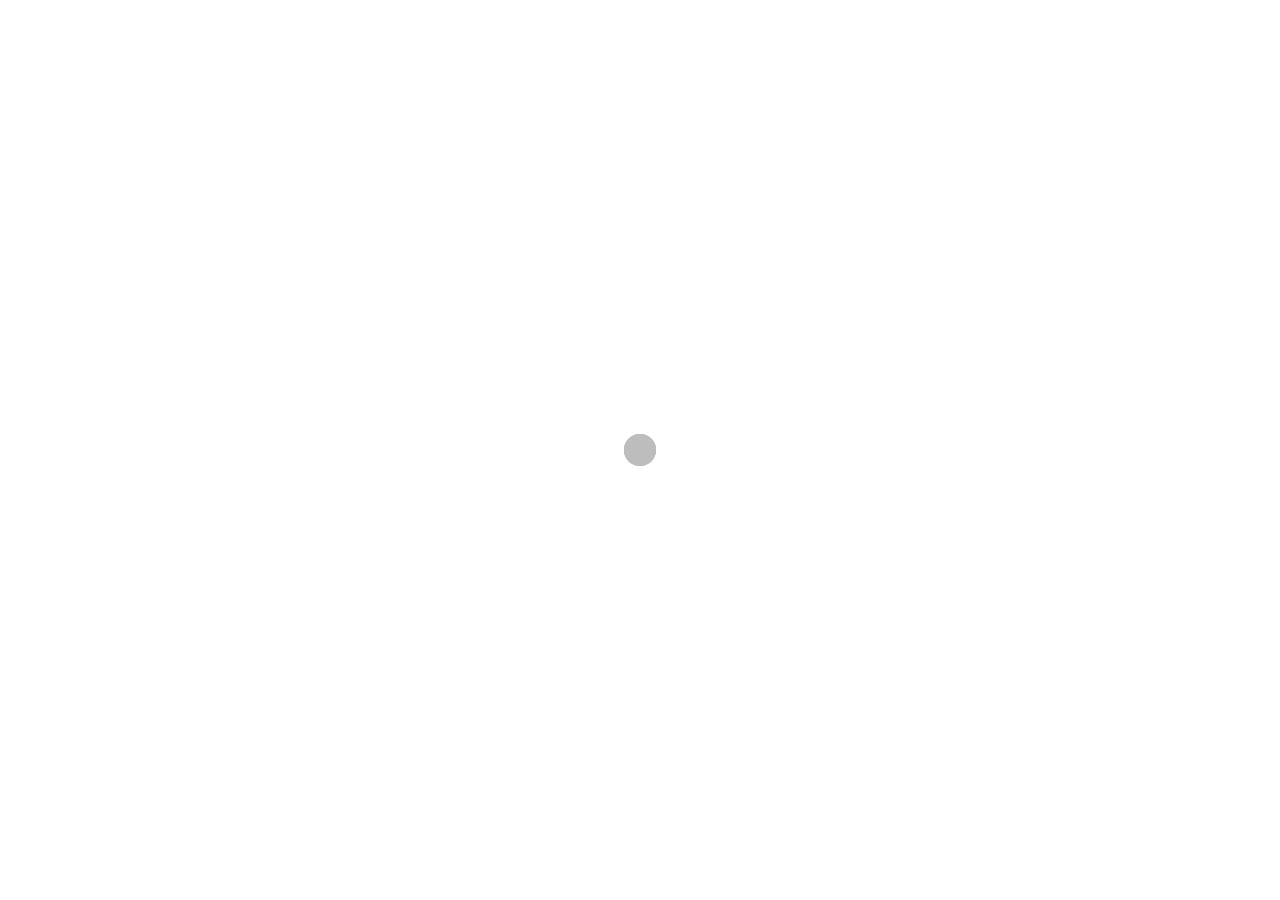
==== index.html @ 28065282 "update web" ====
<!DOCTYPE html>
<html lang="en">
    
<head>
        
        <!-- meta Data -->
        <meta charset="utf-8" />
        <meta http-equiv="X-UA-Compatible" content="IE=edge" />
        <meta name="viewport" content="width=device-width, initial-scale=1.0" />
        
        <!-- title -->
        <title>Maharshi</title>
        
        <!-- stylesheet -->
        <link rel="stylesheet" href="css/fontawesome-all.min.css" />
        <link rel="stylesheet" href="css/bootstrap.min.css" />
        <link rel="stylesheet" href="css/main.css" />
        <link rel="stylesheet" href="css/responsive.css" />
        <link rel="stylesheet" href="css/light_template.html" />
        <link rel="stylesheet" href="css/colors/default-color.css" />
        
        <!-- Plugins -->
        <link rel="stylesheet" href="css/magnific-popup.css" />
        <link rel="stylesheet" href="css/slick.css" />
        
        <!-- google Fonts -->
        <link rel="stylesheet" href="https://fonts.googleapis.com/css?family=Kaushan+Script|Poppins:300i,400,600" />
        
        <!-- HTML5 Shim and Respond.js IE8 support of HTML5 elements and media queries -->
        <!--[if lt IE 9]>
            <script src="https://oss.maxcdn.com/libs/html5shiv/3.7.0/html5shiv.js"></script>
            <script src="https://oss.maxcdn.com/libs/respond.js/1.4.2/respond.min.js"></script>
        <![endif]-->
    </head>
    <body>
        
        <!-- Start Section Tool Box --
        
        <div class="option-box">
            <div class="color-option">
                <ul class="list-unstyled colors">
                    <li data-value="css/colors/default-color.css"></li>
                    <li data-value="css/colors/green-color.css"></li>
                    <li data-value="css/colors/pink-color.css"></li>
                    <li data-value="css/colors/blue-color.css"></li>
                    <li data-value="css/colors/purple-color.css"></li>
                </ul>
                <ul class="list-unstyled dl">
                    <li class="dark-template" data-value="css/dark_template.css"> <span>Dark</span> </li>
                    <li class="light-template" data-value="css/light_template.html"> <span>Light</span> </li>
                </ul>
            </div>
            <div class="gear-check">
                <i class="fas fa-cog fa-spin"></i>
            </div>
        </div>-->
        
        <!-- End Section Tool Box -->
        
        <!-- Start Navbar -->
        <nav class="navbar fixed-top navbar-expand-lg navbar-light">
                
            <div class="container">
                <a href="#" class="logo">
                    <span class="bg_logo"></span>
                    <!-- You Can Edit the image on main.css file just search ( bg_logo ) -->
                </a>
                <button class="navbar-toggler" type="button" data-toggle="collapse" data-target="#navbarSupportedContent" aria-controls="navbarSupportedContent" aria-expanded="false" aria-label="Toggle navigation">
                    <div class="menu">
                        <span class="line1"></span>
                        <span class="line2"></span>
                        <span class="line3"></span>
                    </div>
                </button>
                <div class="collapse navbar-collapse" id="navbarSupportedContent">
                    <ul class="navbar-nav ml-auto">
                        <li id="home" class="nav-item active-nav">
                            <a href="#home-cont" data-value="home-cont">
                            <i class="icon-home" hidden></i>
                                <span class="name-menu">Home</span>
                            </a>
                        </li>
                        <li id="about" class="nav-item">
                            <a href="#about-cont" data-value="about-cont">
                            <i class="icon-male-user" hidden></i>
                                <span class="name-menu">About</span>
                            </a>
                        </li>
                        <li id="serv" class="nav-item">
                            <a href="#serv-cont" data-value="serv-cont">
                            <i class="icon-layers" hidden></i>
                                <span class="name-menu">Services</span>
                            </a>
                        </li>
                       <!-- <li id="work" class="nav-item">
                            <a href="#work-cont" data-value="work-cont">
                            <i class="icon-fire" hidden></i>
                                <span class="name-menu">Portfolio</span>
                            </a>
                        </li>
                        <li id="testim" class="nav-item">
                            <a href="#testim-cont" data-value="testim-cont">
                            <i class="icon-speech" hidden></i>
                                <span class="name-menu">Testimonials</span>
                            </a>-->
                        </li>
                        <li id="contact" class="nav-item">
                            <a href="#contact-cont" data-value="contact-cont">
                            <i class="icon-envelope" hidden></i>
                                <span class="name-menu">Contact</span>
                            </a>
                        </li>
                    </ul>
                </div>
                <div class="social-media">
                    <a href="https://www.facebook.com/hackx.maharshi.99" target="_blank"><i class="fab fa-facebook-f"></i></a> <!-- You Can Edit the link here -->
                    <a href="https://www.twitter.com/maharshisolanki" target="_blank"><i class="fab fa-twitter"></i></a> <!-- You Can Edit the link here -->
                    <a href="https://www.linkedin.com/in/maharshisolanki/" target="_blank"><i class="fab fa-linkedin"></i></a> <!-- You Can Edit the link here -->
                    <a href="https://www.youtube.com/maharshisolanki" target="_blank"><i class="fab fa-youtube"></i></a> <!-- You Can Edit the link here -->
                    <a href="https://www.instagram.com/it's_macky99" target="_blank"><i class="fab fa-instagram"></i></a> <!-- You Can Edit the link here -->
                </div>
                <div class="collapse-menu">
                    <span class="collapse-icon closed-menu"></span>
                </div>
            </div>
        </nav>
        <div class="nav-toggle">
            <div class="menu">
                <span class="line1"></span>
                <span class="line2"></span>
                <span class="line3"></span>
            </div>
        </div>
        <!-- End Navbar -->
        
        <!-- Start Header -->
        
        <section id="home-cont" class="home">
            <div class="slider">
                <div class="slider1 bg-image">
                    <div class="overlay"></div>
                    <div class="title">
                        <h1 class="text-uppercase"><strong>Maharshi</strong> Solanki</h1>
                        <p class="type"></p>  <!-- You Can Edit the title on the custom.js File -->
                       <!-- <div class=btn-home>
                            <a href="#work-cont">Portfolio</a>-->
                        </div>
                    </div>
                </div>
                  </div>
        </section>
        
        <!-- End Header -->
        
        
        <!-- Start About -->
        <section id="about-cont" class="about">
            <div class="title">
                <h1 class="kaushan">About</h1>
            </div>
            <div class="container">
                
                <div class="row">
                    <div class="col-md-10 col-lg-6">
                        <div class="about-img bg-image"></div> 
                        <!-- go to main.scss file to edit personal image -->
                    </div>
                    <div class="col-md-12 col-lg-6">
                        <div class="tabs-about">
                            <ul class="nav nav-tabs text-center" id="myTab" role="tablist">
                                
                                <!-- Start About Me Title Tab -->
                                <li class="nav-item">
                                    <a class="nav-link active" id="about-tab" data-toggle="tab" href="#aboutme" role="tab" aria-controls="about" aria-expanded="true">
                                        <i class="icon-male-user"></i>
                                        <span>About me</span>
                                    </a>
                                </li>
                                <!-- End About Me Title Tab -->
                                
                                <!-- ================ -->
                                
                                <!-- Start Profile Title Tab -->
                                <li class="nav-item">
                                    <a class="nav-link" id="profile-tab" data-toggle="tab" href="#profile" role="tab" aria-controls="profile">
                                        <i class="icon-star"></i>
                                        <span>Profile</span>
                                    </a>
                                </li>
                                <!-- End Profile Title Tab -->
                                
                                <!-- ================ -->
                                
                                <!-- Start Skills Title Tab -->
                                <li class="nav-item">
                                    <a class="nav-link" id="skill-tab" data-toggle="tab" href="#skill" role="tab" aria-controls="skill">
                                        <i class="icon-magic-wand"></i>
                                        <span>Skills</span>
                                    </a>
                                </li>
                                <!-- End Skills Title Tab -->
                            </ul>
                            <div class="tab-content" id="myTabContent">
                                
                                <!-- Start About Me Tab -->
                                <div class="tab-pane fade show active text-left" id="aboutme" role="tabpanel" aria-labelledby="about-tab">
                                    <p>My Name is Maharshi Solanki.

I’m a web designer and web developer with experience in the design industry and education industry.

My lifetime goal is to use technology to change the World.

I am obsessed with all things business, technology and design and often step inside related fields.  My journey in designing and developing websites, building interactive experiences

 </p>
 								
 								<h6><span class="title-info">S.S.C. (2012):</span><span>Ananya Vidyalaya (G.S.E.B.) - Kalol</span></h6> <!-- Edit Your Name  -->
                                    <h6><span class="title-info">H.S.C. (2014): </span><span>Ananya Vidyalaya (G.H.S.E.B.) - Kalol</span></h6> <!-- Edit Your Nationality  -->
                                    <h6><span class="title-info">Bachelor of Engineering (2016): </span><span>Computer Science & Engineering (G.T.U.) - 5th Sem currently running</span> <!-- Edit Your Email  -->
 				         </div>
                                <!-- End About Me Tab -->
                                
                                <!-- ================ -->
                                
                                <!-- Start Profile Tab -->
                                <div class="tab-pane fade text-left profile" id="profile" role="tabpanel" aria-labelledby="profile-tab">
                                    <h6><span class="title-info">Name :</span><span>Maharshi Solanki</span></h6> <!-- Edit Your Name  -->
                                    <h6><span class="title-info">Nationality : </span><span>Indian</span></h6> <!-- Edit Your Nationality  -->
                                    <h6><span class="title-info">Email : </span><span>maharshisolanki99@gmail.com</span> <!-- Edit Your Email  -->
                                    <h6><span class="title-info"></span><span>maharshi.encube@gmail.com</span>
                                    <h6><span class="title-info">Date of birth : </span><span>30-03-1999</span></h6> <!-- Edit Your Date Of Birth  -->
                                    <h6><span class="title-info">Phone : </span><span>+91 8866 5030 99</span></h6> <!-- Edit Your Phone -->
                                    
                                    <div class="btn-about">
                                        <a href="resume.pdf">Download Resume</a>
                                    </div>
                                </div>
                                <!-- End Profile Tab -->
                                
                                <!-- ================ -->
                                
                                <!-- Start Skills Tab -->
                                <div class="tab-pane fade skill" id="skill" role="tabpanel" aria-labelledby="skill-tab">
                                    <div class="skills">
                                        <p class="progress-text">Html</p> <!-- Here You Can Edit The Name Of Skill -->
                                        <div class="progress">
                                            <div class="progress-bar" data-present="90%"></div> <!-- Here You Can Edit The Percentage -->
                                        </div>
                                        <p class="progress-text">Photoshop</p> <!-- Here You Can Edit The Name Of Skill -->
                                        <div class="progress">
                                            <div class="progress-bar" data-present="85%"></div> <!-- Here You Can Edit The Percentage -->
                                        </div>
                                        <p class="progress-text">Arduino</p> <!-- Here You Can Edit The Name Of Skill -->
                                        <div class="progress">
                                            <div class="progress-bar" data-present="70%"></div> <!-- Here You Can Edit The Percentage -->
                                        </div>
                                        <p class="progress-text">Wordpress</p> <!-- Here You Can Edit The Name Of Skill -->
                                        <div class="progress">
                                            <div class="progress-bar" data-present="90%"></div> <!-- Here You Can Edit The Percentage -->
                                        </div>

                                        <p class="progress-text">Javascript</p> <!-- Here You Can Edit The Name Of Skill -->
                                        <div class="progress">
                                            <div class="progress-bar" data-present="50%"></div> <!-- Here You Can Edit The Percentage -->
                                        </div>
                                        <p class="progress-text">3D Printing</p> <!-- Here You Can Edit The Name Of Skill -->
                                        <div class="progress">
                                            <div class="progress-bar" data-present="80%"></div> <!-- Here You Can Edit The Percentage -->
                                        </div>
                                        <p class="progress-text">CAD/CAM</p> <!-- Here You Can Edit The Name Of Skill -->
                                        <div class="progress">
                                            <div class="progress-bar" data-present="75%"></div> <!-- Here You Can Edit The Percentage -->
                                        </div>
                                    </div>
                                  
                                </div>
                                <!-- End Skills Tab -->
                            </div>
                        </div>
                    </div>
                </div>
            </div>
        </section>
        
        <!-- End About -->
        
        
        <!-- Start Services -->
        <section id="serv-cont" class="serv">
            <div class="title">
                <h1 class="kaushan">Services</h1>
            </div>
            <div class="container">
                <div class="row">
                    <div class="col-lg-6 col-md-12">
                        <div class="servs">
                            <div class="row">
                                <div class="col-lg-6">
                                    <div class="content">
                                        <img src="images/icons/processing.png" alt="serv1" />
                                        <h4>Web Development</h4>
                                      <p><a href="http://tinkerfest.in" > Tinkerfest</a></p>
                                      <p><a href="http://makeryatra.org" > Makeryatra</a></p>
                                      <p><a href="http://gtupedia.com" > Gtupedia</a></p>
                                    </div>
                                </div>
                                <div class="col-lg-6">
                                    <div class="content">
                                        <img src="images/icons/browser.png" alt="serv1" />
                                        <h4>Management</h4>
                                        <p>Managing Event like RMF's(Rural Maker Fests),Maker Yatra.</p>
                                        <p>Activites like Rubiks cube, Robotics, 3D printing, Arduino and many Others.</p>
                                    </div>
                                </div>
                            </div>
                            <div class="row">
                                <div class="col-lg-6">
                                    <div class="content">
                                        <img src="images/icons/instagram.png" alt="serv1" />
                                        <h4>Photography</h4>
                                        <p>Basiclly Interstested in Photoshoot and event Photography.</p>
                                        <p>Love to click nature and trips photography.</p>
                                    </div>
                                </div>
                                <div class="col-lg-6">
                                    <div class="content">
                                        <img src="images/icons/support.png" alt="serv1" />
                                        <h4>Support</h4>
                                        <p>I am providing guidelines in IoT Projects and any project.</p>
                                        <p>Any Type of Startup guidence with profit role of area.</p>
                                    </div>
                                </div>
                            </div>
                        </div>
                    </div>
                    <!--div class="col-lg-6 col-md-12">
                        <div class="serv-vid bg-image">
                            <a class="play video" href="#"> <!-- you can edit the link here --
                                <i class="fas fa-play"></i-->
                            </a>
                        </div>
                    </div>
                </div>
            </div>
        </section>
        
        <!-- End Services -->
        
        
        
        <!-- Start Contact -->
        <section id="contact-cont" class="contact">
            <div class="title">
                <h1 class="kaushan">Contact</h1>
            </div>
            <div class="row">
                <div class="col-md-6 col-sm-12">
                    <div class="form">
                        <form id="my_form" method="post" onsubmit="submitForm(); return false;">
                            <div class="row">
                                <div class="col-6">
                                    <div class="form-group">
                                        <input id="name" class="form-control" type="text" name="name" placeholder="Your Name" required/>
                                    </div>
                                </div>
                                <div class="col-6">
                                    <div class="form-group">
                                        <input id="email" class="form-control" type="email" name="email" placeholder="Your Email" required/>
                                    </div>
                                </div>
                                <div class="col-6">
                                    <div class="form-group">
                                        <input id="phone" class="form-control" type="tel" name="phone" placeholder="Your Phone"/>
                                    </div>
                                </div>
                                <div class="col-6">
                                    <div class="form-group">
                                        <input id="subject" class="form-control" type="text" name="subject" placeholder="Subject"/>
                                    </div>
                                </div>
                            </div>
                            <div class="message">
                                <div class="form-group">
                                    <textarea id="msg" class="form-control" placeholder="Write Your message here ..." required></textarea>
                                </div>
                                <p>
                                    <span class="send-btn">
                                        <input id="btn" class="btn" type="submit" value="Send Message" /><i class="fas fa-long-arrow-alt-right"></i>
                                    </span>
                                    <span id="status"></span>
                                </p>
                            </div>
                        </form>
                    </div>
                </div>
                <div class="col-md-6 col-sm-12">
                    <div class="infos background-gradient">
                        <h2 class="text-uppercase kaushan">Macky</h2>
                        <div class="email">
                            <i class="fas fa-envelope"></i>
                            <a href="mailto:maharshisolanki99">Maharshisolanki99@gmail.com</a>
                        </div>
                        <div class="phone">
                            <i class="fas fa-phone"></i>
                            <a href="tel:+91 8866 5030 99">+91 88 66 50 30 99</a>
                        </div>
                        <div class="address">
                            <i class="fas fa-map-marker-alt"></i>
                            <span>Aradhana Society,Kalol,Gandhinagar,Gujarat</span>
                        </div>
                    </div>
                </div>
            </div>
            <div class="maps" id="overlay">
                <div class="open-map">
                    <span class="o-map active"><i class="fas fa-arrow-alt-circle-down"></i>Open Map</span>
                    <span class="c-map"><i class="fas fa-arrow-alt-circle-up"></i>Close Map</span>
                </div>
                <div class="google-wrapper">
                    <div id="google-map"> <!-- You Can Add Your Location Here Just Go To Google Map And Emped Map and past it down v -->
                        <iframe src="https://www.google.com/maps/embed?pb=!1m18!1m12!1m3!1d3670.015525838882!2d72.52238471454751!3d23.096527484915722!2m3!1f0!2f0!3f0!3m2!1i1024!2i768!4f13.1!3m3!1m2!1s0x395e832c6c23e04d%3A0x6a0228ac5f6680b7!2sDhananjay+Enclave!5e0!3m2!1sen!2sin!4v1533376523197" width="600" height="450" frameborder="0" style="border:0" allowfullscreen></iframe>
                    </div>
                </div>
            </div>
            
            <!-- Start Footer -->
            
            <footer>
                <p>© Copyright 2016. </p>
                <p>All Right Reserved By <a href="maharshisolanki.github.io" target="_blank">Maharshi Solanki</a></p>
            </footer>

            <!-- End Footer -->
        </section>
        
        <!-- End Contact -->
        
        <!-- Start Loading -->
        
        <div class="loading">
            <div class="blob-grid">
                <div class="blob blob-0"></div>
                <div class="blob blob-1"></div>
                <div class="blob blob-2"></div>
                <div class="blob blob-3"></div>
                <div class="blob blob-4"></div>
                <div class="blob blob-5"></div>
            </div>
        </div>
        
        <!-- End Loading -->
        
        
        <script src="js/jquery-1.12.4.min.js"></script>
        <script src="js/jquery.magnific-popup.min.js"></script>
        <script src="js/typed.js"></script>
        <script src="js/popper.min.js"></script>
        <script src="js/bootstrap.min.js"></script>
        <script src="js/slick.min.js"></script>
        <script src="js/waypoints.min.js"></script>
        <script src="js/custom.js"></script>

    
    </body>
<!--Start of Tawk.to Script-->
<script type="text/javascript">
var Tawk_API=Tawk_API||{}, Tawk_LoadStart=new Date();
(function(){
var s1=document.createElement("script"),s0=document.getElementsByTagName("script")[0];
s1.async=true;
s1.src='https://embed.tawk.to/5b66944bdf040c3e9e0c4c9f/default';
s1.charset='UTF-8';
s1.setAttribute('crossorigin','*');
s0.parentNode.insertBefore(s1,s0);
})();
</script>
<!--End of Tawk.to Script-->

<!-- Mirrored from reva.bouthythemes.com/index-slider.html by HTTrack Website Copier/3.x [XR&CO'2014], Sat, 04 Aug 2018 05:31:31 GMT -->
</html>
---- css/main.css ----
/*
***************************************************** /

* Theme Name: Reva

* Theme URI: http://reva.eb2a.com/

* Author: Bouthaina

* Author URI: https://themeforest.net/user/bouthaina09

* Description:  Reva - Personal One Page Template

* Version: 1.0.0

* Tags: html5, css3, jquery, bootstrap, theme, template, modern, responsive, cv, resume

*****************************************************/
/*
|------------------------------------------------------
| CSS INDEX
|------------------------------------------------------

1. GLOBAL STYLESHEET

2. NAVBAR SECTION

3. HEADER SECTION

4. ABOUT SECTION

5. SERVICES SECTION

6. PORTFOLIO SECTION

7. TESTIM SECTION

8. CLIENT SECTION

9. CONTACT SECTION

10. FOOTER


/*==========================================================

                    1. START GLOBAL STYLESHEET

===========================================================*/
/*
	Import
	------------------------------------------------
*/
/*
	@package reva
*/
/*
	Mixins
	------------------------------------------------
*/
@font-face {
  font-family: 'icons';
  src: url("../fonts/icons41bc.eot?un9a1c");
  src: url("../fonts/icons41bc.eot?un9a1c#iefix") format("embedded-opentype"), url("../fonts/icons41bc.ttf?un9a1c") format("truetype"), url("../fonts/icons41bc.woff?un9a1c") format("woff"), url("../fonts/icons41bc.svg?un9a1c#icons") format("svg");
  font-weight: normal;
  font-style: normal; }
i {
  /* use !important to prevent issues with browser extensions that change fonts */
  font-family: 'icons';
  speak: none;
  font-style: normal;
  font-weight: normal;
  font-variant: normal;
  text-transform: none;
  line-height: 1;
  /* Better Font Rendering =========== */
  -webkit-font-smoothing: antialiased;
  -moz-osx-font-smoothing: grayscale; }

.icon-actual-size:before {
  content: "\e900"; }

.icon-anchor:before {
  content: "\e901"; }

.icon-arrow-left:before {
  content: "\e902"; }

.icon-arrow-right:before {
  content: "\e903"; }

.icon-badge:before {
  content: "\e904"; }

.icon-bag:before {
  content: "\e905"; }

.icon-ban:before {
  content: "\e906"; }

.icon-bar-chart:before {
  content: "\e907"; }

.icon-basket:before {
  content: "\e908"; }

.icon-basket-loaded:before {
  content: "\e909"; }

.icon-bell:before {
  content: "\e90a"; }

.icon-briefcase:before {
  content: "\e90b"; }

.icon-bubble:before {
  content: "\e90c"; }

.icon-bubbles:before {
  content: "\e90d"; }

.icon-bulb:before {
  content: "\e90e"; }

.icon-calculator:before {
  content: "\e90f"; }

.icon-calendar:before {
  content: "\e910"; }

.icon-call-end:before {
  content: "\e911"; }

.icon-call-in:before {
  content: "\e912"; }

.icon-call-out:before {
  content: "\e913"; }

.icon-check:before {
  content: "\e914"; }

.icon-chemestry:before {
  content: "\e915"; }

.icon-clock:before {
  content: "\e916"; }

.icon-close:before {
  content: "\e917"; }

.icon-compass:before {
  content: "\e918"; }

.icon-config:before {
  content: "\e919"; }

.icon-controller:before {
  content: "\e91a"; }

.icon-credit-card:before {
  content: "\e91b"; }

.icon-crop:before {
  content: "\e91c"; }

.icon-cup:before {
  content: "\e91d"; }

.icon-cup_New1:before {
  content: "\e91e"; }

.icon-cursor:before {
  content: "\e91f"; }

.icon-diamond:before {
  content: "\e920"; }

.icon-direction:before {
  content: "\e921"; }

.icon-directions:before {
  content: "\e922"; }

.icon-disc:before {
  content: "\e923"; }

.icon-dislike:before {
  content: "\e924"; }

.icon-document:before {
  content: "\e925"; }

.icon-documents:before {
  content: "\e926"; }

.icon-download:before {
  content: "\e927"; }

.icon-drawer:before {
  content: "\e928"; }

.icon-dribbble:before {
  content: "\e929"; }

.icon-dropbox:before {
  content: "\e92a"; }

.icon-droplet:before {
  content: "\e92b"; }

.icon-emoticon:before {
  content: "\e92c"; }

.icon-end:before {
  content: "\e92d"; }

.icon-energy:before {
  content: "\e92e"; }

.icon-envelope:before {
  content: "\e92f"; }

.icon-envelope-letter:before {
  content: "\e930"; }

.icon-envelope-open:before {
  content: "\e931"; }

.icon-eye:before {
  content: "\e932"; }

.icon-eyeglasses:before {
  content: "\e933"; }

.icon-facebook:before {
  content: "\e934"; }

.icon-feed:before {
  content: "\e935"; }

.icon-female:before {
  content: "\e936"; }

.icon-female-user:before {
  content: "\e937"; }

.icon-film:before {
  content: "\e938"; }

.icon-fire:before {
  content: "\e939"; }

.icon-flag:before {
  content: "\e93a"; }

.icon-folder:before {
  content: "\e93b"; }

.icon-folder_New1:before {
  content: "\e93c"; }

.icon-follow:before {
  content: "\e93d"; }

.icon-following:before {
  content: "\e93e"; }

.icon-forward:before {
  content: "\e93f"; }

.icon-frame:before {
  content: "\e940"; }

.icon-friends:before {
  content: "\e941"; }

.icon-full-screen:before {
  content: "\e942"; }

.icon-ghost:before {
  content: "\e943"; }

.icon-globe-1:before {
  content: "\e944"; }

.icon-globe-2:before {
  content: "\e945"; }

.icon-graduation-cap:before {
  content: "\e946"; }

.icon-graph:before {
  content: "\e947"; }

.icon-grid:before {
  content: "\e948"; }

.icon-handbag:before {
  content: "\e949"; }

.icon-headphones:before {
  content: "\e94a"; }

.icon-headphones-microphone:before {
  content: "\e94b"; }

.icon-heart:before {
  content: "\e94c"; }

.icon-help:before {
  content: "\e94d"; }

.icon-home:before {
  content: "\e94e"; }

.icon-hourglass:before {
  content: "\e94f"; }

.icon-info:before {
  content: "\e950"; }

.icon-key:before {
  content: "\e951"; }

.icon-layers:before {
  content: "\e952"; }

.icon-left:before {
  content: "\e953"; }

.icon-like:before {
  content: "\e954"; }

.icon-link:before {
  content: "\e955"; }

.icon-list:before {
  content: "\e956"; }

.icon-lock:before {
  content: "\e957"; }

.icon-login:before {
  content: "\e958"; }

.icon-logout:before {
  content: "\e959"; }

.icon-loop:before {
  content: "\e95a"; }

.icon-magic-wand:before {
  content: "\e95b"; }

.icon-magnet:before {
  content: "\e95c"; }

.icon-magnifier:before {
  content: "\e95d"; }

.icon-male:before {
  content: "\e95e"; }

.icon-male-user:before {
  content: "\e95f"; }

.icon-map:before {
  content: "\e960"; }

.icon-microphone:before {
  content: "\e961"; }

.icon-monitor:before {
  content: "\e962"; }

.icon-mouse:before {
  content: "\e963"; }

.icon-moustache:before {
  content: "\e964"; }

.icon-move:before {
  content: "\e965"; }

.icon-music-note1:before {
  content: "\e966"; }

.icon-music-note2:before {
  content: "\e967"; }

.icon-note:before {
  content: "\e968"; }

.icon-notebook:before {
  content: "\e969"; }

.icon-opened-book:before {
  content: "\e96a"; }

.icon-paper-clip:before {
  content: "\e96b"; }

.icon-paper-plane:before {
  content: "\e96c"; }

.icon-pause:before {
  content: "\e96d"; }

.icon-pencil:before {
  content: "\e96e"; }

.icon-phone:before {
  content: "\e96f"; }

.icon-photo:before {
  content: "\e970"; }

.icon-picture:before {
  content: "\e971"; }

.icon-pie-chart:before {
  content: "\e972"; }

.icon-pin:before {
  content: "\e973"; }

.icon-plane:before {
  content: "\e974"; }

.icon-play:before {
  content: "\e975"; }

.icon-playlist:before {
  content: "\e976"; }

.icon-plus:before {
  content: "\e977"; }

.icon-pointer:before {
  content: "\e978"; }

.icon-power:before {
  content: "\e979"; }

.icon-present:before {
  content: "\e97a"; }

.icon-printer:before {
  content: "\e97b"; }

.icon-puzzle:before {
  content: "\e97c"; }

.icon-question:before {
  content: "\e97d"; }

.icon-refresh:before {
  content: "\e97e"; }

.icon-reload:before {
  content: "\e97f"; }

.icon-rewind:before {
  content: "\e980"; }

.icon-right:before {
  content: "\e981"; }

.icon-rocket:before {
  content: "\e982"; }

.icon-settings:before {
  content: "\e983"; }

.icon-share1:before {
  content: "\e984"; }

.icon-share2:before {
  content: "\e985"; }

.icon-shield:before {
  content: "\e986"; }

.icon-shuffle:before {
  content: "\e987"; }

.icon-speech:before {
  content: "\e988"; }

.icon-speedometer:before {
  content: "\e989"; }

.icon-star:before {
  content: "\e98a"; }

.icon-start:before {
  content: "\e98b"; }

.icon-tablet:before {
  content: "\e98c"; }

.icon-tag:before {
  content: "\e98d"; }

.icon-target:before {
  content: "\e98e"; }

.icon-trash:before {
  content: "\e98f"; }

.icon-tumblr:before {
  content: "\e990"; }

.icon-twitter:before {
  content: "\e991"; }

.icon-umbrella:before {
  content: "\e992"; }

.icon-unfollow:before {
  content: "\e993"; }

.icon-unlock:before {
  content: "\e994"; }

.icon-upload:before {
  content: "\e995"; }

.icon-vector:before {
  content: "\e996"; }

.icon-video:before {
  content: "\e997"; }

.icon-volume-1:before {
  content: "\e998"; }

.icon-volume-2:before {
  content: "\e999"; }

.icon-volume-off:before {
  content: "\e99a"; }

.icon-wallet:before {
  content: "\e99b"; }

.icon-wrench:before {
  content: "\e99c"; }

.icon-youtube:before {
  content: "\e99d"; }

.icon-zoom-in:before {
  content: "\e99e"; }

.icon-zoom-out:before {
  content: "\e99f"; }

* {
  -webkit-box-sizing: border-box;
  -moz-box-sizing: border-box;
  -ms-box-sizing: border-box;
  -o-box-sizing: border-box;
  box-sizing: border-box; }

a:hover,
a:focus,
a {
  text-decoration: none; }

body {
  font-family: 'Poppins', sans-serif;
  -webkit-font-smoothing: antialiased;
  -moz-font-smoothing: antialiased;
  -ms-font-smoothing: antialiased;
  -o-font-smoothing: antialiased;
  font-smoothing: antialiased;
  overflow-x: hidden; }

.kaushan {
  font-family: 'Kaushan Script', sans-serif; }

.overlay {
  position: relative;
  width: 100%;
  height: 100%;
  background-color: rgba(0, 0, 0, 0.1); }

section {
  padding-left: 220px;
  -webkit-transition: all 340ms ease-in-out;
  -moz-transition: all 340ms ease-in-out;
  -ms-transition: all 340ms ease-in-out;
  -o-transition: all 340ms ease-in-out;
  transition: all 340ms ease-in-out;
  height: 100%; }
  section.about, section.serv {
    height: 100vh; }

.bg-image {
  background-position: center center;
  background-size: cover;
  background-repeat: no-repeat; }

section:not(:first-of-type) {
  display: none; }

.title {
  padding: 60px 70px; }
  .title h1 {
    position: relative;
    font-size: 42px;
    color: #1e1e1e; }
    .title h1:before {
      position: absolute;
      color: #efefef;
      text-transform: uppercase;
      left: -5px;
      top: 12px;
      z-index: -1; }
	  
div > a > img {
	display: none;
}
.header-demo .demo1 img {
	display: block;
}

/*==========================================================

                    2. START NAVBAR STYLESHEET

===========================================================*/
.navbar {
  border-right: 1px solid #eee;
  background-color: #fff;
  width: 220px;
  display: block;
  position: fixed;
  height: 100vh;
  -webkit-transition: all 340ms ease-in-out;
  -moz-transition: all 340ms ease-in-out;
  -ms-transition: all 340ms ease-in-out;
  -o-transition: all 340ms ease-in-out;
  transition: all 340ms ease-in-out; }
  .navbar.open-nav {
    left: 0; }
  .navbar.default-menu {
    width: 220px; }
  .navbar.small-menu {
    width: 100px; }
    .navbar.small-menu .social-media {
      display: none; }
    .navbar.small-menu .navbar-nav {
      width: 60px; }
    .navbar.small-menu .logo .bg_logo {
      background-size: 43px;
      width: 100%;
      top: 65px; }
    .navbar.small-menu .nav-item span {
      display: none; }
    .navbar.small-menu .nav-item a {
      font-size: 17px; }
  .navbar .collapse {
    position: absolute;
    top: 50%;
    left: 50%;
    transform: translate(-50%, -50%);
    height: 100vh; }
  .navbar .navbar-nav {
    display: block;
    box-shadow: -3px 5px 12px #f1f1f1;
    width: 110px; }
  .navbar .nav-item {
    margin: 16px 0;
    text-align: center;
    border-bottom: 1px solid #eee;
    padding-bottom: 10px; }
    .navbar .nav-item:last-child {
      border: none;
      margin-bottom: 0; }
    .navbar .nav-item a {
      font-size: 14px;
      color: #333; }
    .navbar .nav-item i {
      display: block !important;
      padding-bottom: 6px;
      font-size: 16px; }
      .navbar .nav-item i.icon-picture, .navbar .nav-item i.icon-envelope {
        font-size: 14px; }
  .navbar .collapse-menu {
    position: absolute;
    top: 20px;
    right: 35px;
    z-index: 2; }
    .navbar .collapse-menu .open-menu:before {
      content: '> ';
      font-weight: bolder;
      font-size: 22px;
      position: absolute;
      top: 0;
      left: -27px;
      border: 1px solid #333;
      border-radius: 50%;
      width: 25px;
      height: 25px;
      line-height: 25px;
      text-align: center;
      cursor: pointer; }
    .navbar .collapse-menu .closed-menu:before {
      content: '< ';
      font-weight: bolder;
      font-size: 22px;
      position: absolute;
      top: 0;
      left: 0;
      border: 1px solid #333;
      border-radius: 50%;
      width: 25px;
      height: 25px;
      line-height: 25px;
      text-align: center;
      cursor: pointer; }
  .navbar .logo {
    z-index: 1;
    height: 80px; }
    .navbar .logo .bg_logo {
      background-image: url(../images/dark-logo.png);
      /* Here The Light Logo */
      background-size: 50px;
      background-repeat: no-repeat;
      background-position: center;
      height: 50px;
      display: inline-block;
      width: 100%;
      position: absolute;
      top: 25px;
      left: 0; }
    .navbar .logo .bg_logo_dark {
      background-image: url(../images/dark-logo.png);
      /* Here The Dark Logo */
      background-repeat: no-repeat; }
    .navbar .logo .bg_logo_light {
      background-image: url(../images/light-logo.html);
      /* Here The Light Logo */
      background-repeat: no-repeat; }
  .navbar .social-media {
    position: absolute;
    bottom: 20px;
    left: 0;
    right: 0;
    text-align: center; }
    .navbar .social-media a {
      color: #333;
      font-size: 14px;
      padding-right: 12px;
      -webkit-transition: all 340ms ease-in-out;
      -moz-transition: all 340ms ease-in-out;
      -ms-transition: all 340ms ease-in-out;
      -o-transition: all 340ms ease-in-out;
      transition: all 340ms ease-in-out; }
      .navbar .social-media a:last-child {
        padding-right: 0px; }

.navbar-brand {
  margin: 45px auto; }

section.close-menu {
  padding-left: 100px; }

.navbar-toggler {
  width: 50px;
  height: 43px;
  display: inline-block;
  position: fixed;
  top: 15px;
  right: 15px;
  z-index: 2;
  cursor: pointer;
  border: none;
  padding: 0; }
  .navbar-toggler .menu {
    width: 27px;
    height: 21px;
    position: absolute;
    top: 0;
    left: 2px;
    bottom: 0;
    right: 0;
    margin: auto; }
    .navbar-toggler .menu .line1,
    .navbar-toggler .menu .line2,
    .navbar-toggler .menu .line3 {
      position: absolute;
      width: 100%;
      height: 2px;
      left: -2px;
      border-radius: 15px;
      -webkit-transition: all 320ms cubic-bezier(0.42, 0, 0.38, 1.54);
      -moz-transition: all 320ms cubic-bezier(0.42, 0, 0.38, 1.54);
      -ms-transition: all 320ms cubic-bezier(0.42, 0, 0.38, 1.54);
      -o-transition: all 320ms cubic-bezier(0.42, 0, 0.38, 1.54);
      transition: all 320ms cubic-bezier(0.42, 0, 0.38, 1.54); }
    .navbar-toggler .menu .line1 {
      top: 2px; }
    .navbar-toggler .menu .line2 {
      top: 10px; }
    .navbar-toggler .menu .line3 {
      top: 18px; }
  .navbar-toggler .menu.toggle .line1,
  .navbar-toggler .menu.toggle .line2,
  .navbar-toggler .menu.toggle .line3 {
    top: 10px; }
  .navbar-toggler .menu.toggle .line1 {
    -webkit-transform: rotate(45deg);
    -moz-transform: rotate(45deg);
    -ms-transform: rotate(45deg);
    -o-transform: rotate(45deg);
    transform: rotate(45deg); }
  .navbar-toggler .menu.toggle .line2,
  .navbar-toggler .menu.toggle .line3 {
    -webkit-transform: rotate(-45deg);
    -moz-transform: rotate(-45deg);
    -ms-transform: rotate(-45deg);
    -o-transform: rotate(-45deg);
    transform: rotate(-45deg); }

/*==========================================================

                    3. START HEADER STYLESHEET

===========================================================*/
.home {
  overflow: hidden;
  /* Zoom in Keyframes */
  /* End of Zoom in Keyframes */
  /* Zoom out Keyframes */
  /* End of Zoom out Keyframes */ }
  .home .zoominheader {
    background-image: url(../images/background.jpg);
    width: 100%;
    height: 100vh;
    -webkit-user-select: none;
    -moz-user-select: none;
    -ms-user-select: none;
    -webkit-animation: zoomin 10s ease-in infinite;
    animation: zoomin 10s ease-in infinite;
    -webkit-transition: all 0.5s ease-in-out;
    -moz-transition: all 0.5s ease-in-out;
    -ms-transition: all 0.5s ease-in-out;
    -o-transition: all 0.5s ease-in-out;
    transition: all 0.5s ease-in-out; }
  .home .zoomoutheader {
    width: 100%;
    height: 100vh;
    background: none;
    -webkit-animation: zoomout 10s ease-in infinite;
    animation: zoomout 10s ease-in infinite;
    -webkit-transition: all 0.5s ease-in-out;
    -moz-transition: all 0.5s ease-in-out;
    -ms-transition: all 0.5s ease-in-out;
    -o-transition: all 0.5s ease-in-out;
    transition: all 0.5s ease-in-out; }
@-webkit-keyframes zoomin {
  0% {
    transform: scale(1); }
  50% {
    transform: scale(1.1); }
  100% {
    transform: scale(1); } }
@keyframes zoomin {
  0% {
    transform: scale(1); }
  50% {
    transform: scale(1.1); }
  100% {
    transform: scale(1); } }
@-webkit-keyframes zoomout {
  0% {
    transform: scale(1); }
  50% {
    transform: scale(0.8); }
  100% {
    transform: scale(1); } }
@keyframes zoomout {
  0% {
    transform: scale(1); }
  50% {
    transform: scale(0.8); }
  100% {
    transform: scale(1); } }
  .home .title {
    position: absolute;
    top: 50%;
    margin-left: 7%;
    padding: 0;
    -webkit-transform: translateY(-50%);
    -moz-transform: translateY(-50%);
    -ms-transform: translateY(-50%);
    -o-transform: translateY(-50%);
    transform: translateY(-50%);
    z-index: 3; }
    .home .title h1 {
      font-size: 55px; }
    .home .title p {
      margin-bottom: 33px;
      letter-spacing: 0.7px;
      margin-top: -4px;
      font-size: 22px; }
    .home .title .typed-cursor, .home .title .type {
      display: inline; }
    .home .title .btn-home {
      margin-top: 40px; }
      .home .title .btn-home a {
        color: #fff;
        padding: 10px 34px;
        font-size: 15px;
        letter-spacing: 1.4px;
        border-radius: 2px;
        box-shadow: -1px 3px 11px #888;
        -webkit-transition: all 200ms ease-in-out;
        -moz-transition: all 200ms ease-in-out;
        -ms-transition: all 200ms ease-in-out;
        -o-transition: all 200ms ease-in-out;
        transition: all 200ms ease-in-out; }
        .home .title .btn-home a:hover {
          box-shadow: none; }

.home2 .skewed {
  position: absolute;
  right: -45px;
  top: -11px;
  width: 49%;
  height: 100vh;
  -webkit-transform: skew(-2deg) rotate(2deg);
  -moz-transform: skew(-2deg) rotate(2deg);
  -ms-transform: skew(-2deg) rotate(2deg);
  -o-transform: skew(-2deg) rotate(2deg);
  transform: skew(-2deg) rotate(2deg);
  overflow: hidden; }
  .home2 .skewed .overlay {
    display: none; }
  .home2 .skewed .my-bg {
    background-image: url(../images/background.jpg);
    width: 100%;
    height: 100vh; }

.home3 .title {
  margin-left: 4%; }
.home3 .overlay {
  position: absolute; }
.home3 .home-bg {
  position: absolute;
  height: 100vh;
  right: 0;
  top: 0px;
  width: 50%; }
  .home3 .home-bg .skewed {
    -webkit-transform: skew(-15deg);
    -moz-transform: skew(-15deg);
    -ms-transform: skew(-15deg);
    -o-transform: skew(-15deg);
    transform: skew(-15deg);
    height: 100vh;
    width: 55%;
    position: absolute;
    left: -230px;
    background-color: #fff;
    z-index: 1; }
  .home3 .home-bg .my-bg {
    background-image: url(../images/background2.jpg);
    width: 100%;
    height: 100vh;
    background-size: 150%;
    background-position: -80px; }
.home3 .image {
  background-image: url(../images/background2.jpg);
  width: 460px;
  height: 310px;
  position: absolute;
  left: 46%;
  top: 50%;
  -webkit-transform: translate(0%, -50%);
  -moz-transform: translate(0%, -50%);
  -ms-transform: translate(0%, -50%);
  -o-transform: translate(0%, -50%);
  transform: translate(0%, -50%);
  border-radius: 5px;
  box-shadow: -7px -1px 18px rgba(193, 193, 193, 0.43);
  z-index: 2; }

/* Start Particles Background */
.home .particles {
  background-image: url(../images/paralax.jpg);
  /* Here You Can Edit the image of Header (Background Particles)  */
  background-size: cover;
  background-repeat: no-repeat;
  height: 100vh;
  width: 100%;
  z-index: 1; }
  .home .particles .title p,
  .home .particles .title h1 {
    color: #fff; }
  .home .particles .title .btn-home a {
    box-shadow: none; }

.particles-js-canvas-el {
  position: absolute;
  top: 0; }

/* End Particles Background */
/* Start Slider Background */
.home .slider {
  height: 100vh; }
  .home .slider p,
  .home .slider h1 {
    color: #fff; }
  .home .slider .btn-home a {
    box-shadow: none; }
  .home .slider .overlay {
    position: absolute;
    height: 100%;
    width: 100%;
    background-color: rgba(0, 0, 0, 0.4); }
  .home .slider .slider1 {
    background-image: url(../images/slide1.JPG);
    /* Here You Can Edit the image of the Slider 1  */
    height: 100vh; }
  .home .slider .slider2 {
    background-image: url(../images/slide2.jpg);
    /* Here You Can Edit the image of the Slider 2  */
    height: 100vh; }
  .home .slider .slider3 {
    background-image: url(../images/slide3.jpg);
    /* Here You Can Edit the image of the Slider 3  */
    height: 100vh; }
  .home .slider .slick-prev,
  .home .slider .slick-next {
    position: absolute;
    bottom: 39px;
    z-index: 99;
    font-size: 25px;
    font-weight: lighter;
    cursor: pointer;
    background-color: rgba(255, 255, 255, 0.8);
    border-radius: 50px;
    height: 45px;
    width: 45px;
    line-height: 48px;
    text-align: center;
    padding: 0;
    -webkit-transition: all 500ms ease-in-out;
    -moz-transition: all 500ms ease-in-out;
    -ms-transition: all 500ms ease-in-out;
    -o-transition: all 500ms ease-in-out;
    transition: all 500ms ease-in-out; }
    .home .slider .slick-prev:hover,
    .home .slider .slick-next:hover {
      background-color: #FFF;
      color: #333; }
  .home .slider .slick-prev {
    right: 160px; }
  .home .slider .slick-next {
    right: 100px; }

/* End Slider Background */
/* Start Youtube Background */
.youtube #bg-video {
  position: absolute;
  top: 0;
  left: 0;
  z-index: -999;
  width: 1386px;
  height: 780px;
  background-position: center center; }
.youtube .overlay-video {
  position: absolute;
  top: 0;
  background-color: rgba(0, 0, 0, 0.4);
  width: 100%;
  height: 100vh;
  overflow: hidden; }
.youtube .title .typed-cursor,
.youtube .title p,
.youtube .title h1 {
  color: #fff; }
.youtube .title .btn-home a {
  box-shadow: none; }

/* End Youtube Background */
/*==========================================================

                    4. ABOUT  NAVBAR STYLESHEET

===========================================================*/
.about .title h1:before {
  content: 'about'; }
.about .container {
  overflow: hidden; }
.about .about-img {
  background-image: url(../images/about.JPG);
  /* Here You can edit your personal image */
  height: 350px;
  width: 85%;
  margin: auto;
  border-radius: 5px;
  margin-bottom: 50px;
  margin-left: -500px;
  -webkit-transition: all 500ms ease-in-out;
  -moz-transition: all 500ms ease-in-out;
  -ms-transition: all 500ms ease-in-out;
  -o-transition: all 500ms ease-in-out;
  transition: all 500ms ease-in-out; }
  .about .about-img.show-img-abt {
    margin-left: 0; }
.about .tabs-about ul {
  border-bottom: 1px solid #eee; }
.about .tabs-about .tab-content .tab-pane {
  padding: 30px 20px 0; }
  .about .tabs-about .tab-content .tab-pane p {
    font-size: 14px;
    color: #666; }
  .about .tabs-about .tab-content .tab-pane .signature {
    max-width: 119px; }
  .about .tabs-about .tab-content .tab-pane.profile .title-info {
    max-width: 145px;
    width: 100%;
    display: inline-block; }
  .about .tabs-about .tab-content .tab-pane.profile h6 {
    padding: 6px 0;
    font-size: 15px; }
    .about .tabs-about .tab-content .tab-pane.profile h6 span:last-child {
      color: #777; }
  .about .tabs-about .tab-content .tab-pane .btn-about {
    text-align: center;
    margin-top: 40px; }
    .about .tabs-about .tab-content .tab-pane .btn-about a {
      color: #fff;
      padding: 9px 25px;
      font-size: 15px;
      letter-spacing: 0.5px;
      border-radius: 2px;
      -webkit-transition: all 220ms ease-in-out;
      -moz-transition: all 220ms ease-in-out;
      -ms-transition: all 220ms ease-in-out;
      -o-transition: all 220ms ease-in-out;
      transition: all 220ms ease-in-out; }
  .about .tabs-about .tab-content .tab-pane .skills {
    padding: 0 30px; }
    .about .tabs-about .tab-content .tab-pane .skills .progress-text {
      color: #333;
      margin-bottom: 8px;
      line-height: 18px;
      font-size: 14px;
      letter-spacing: 0.4px; }
    .about .tabs-about .tab-content .tab-pane .skills .progress {
      background-color: transparent;
      border-radius: 0;
      box-shadow: none;
      height: 3px;
      margin-bottom: 17px;
      overflow: visible; }
      .about .tabs-about .tab-content .tab-pane .skills .progress .progress-bar {
        float: left;
        width: 0;
        height: 100%;
        font-size: 12px;
        line-height: 20px;
        color: #fff;
        text-align: center;
        position: relative;
        -webkit-transition: all 1.5s ease 0.3s;
        transition: all 1.5s ease 0.3s;
        color: inherit;
        opacity: 0; }
        .about .tabs-about .tab-content .tab-pane .skills .progress .progress-bar:before {
          content: attr(data-present);
          position: absolute;
          right: 0;
          top: -24px;
          color: inherit; }
    .about .tabs-about .tab-content .tab-pane .skills:last-child {
      margin-bottom: 0; }
.about .tabs-about .nav-item {
  background-color: #fff;
  margin-bottom: 0;
  margin: 0 auto 0; }
.about .tabs-about .nav-link {
  color: #1e1e1e;
  font-size: 15px; }
  .about .tabs-about .nav-link:hover {
    border-color: transparent; }
  .about .tabs-about .nav-link i {
    font-size: 17px;
    display: block;
    padding-bottom: 9px;
    padding-top: 3px;
    -webkit-transition: all 220ms ease-in-out;
    -moz-transition: all 220ms ease-in-out;
    -ms-transition: all 220ms ease-in-out;
    -o-transition: all 220ms ease-in-out;
    transition: all 220ms ease-in-out; }
.about .tabs-about .nav-link.active {
  background-color: transparent;
  border: none;
  border-top-left-radius: 0;
  border-top-right-radius: 0; }

/*==========================================================

                    5. SERVICES HEADER STYLESHEET

===========================================================*/
.serv .title h1:before {
  content: 'services'; }
.serv .content {
  margin-bottom: 40px;
  padding-left: 10px; }
  .serv .content img {
    max-width: 50px;
    margin-bottom: 20px; }
  .serv .content h4 {
    font-size: 19px; }
  .serv .content p {
    font-size: 13px;
    color: #555;
    letter-spacing: 0.3px; }
.serv .serv-vid {
  background-image: url(../images/services.jpg);
  width: 90%;
  height: 90%;
  border-radius: 4px;
  margin: auto;
  position: relative; }
  .serv .serv-vid .play {
    position: absolute;
    top: 50%;
    left: 50%;
    transform: translate(-50%, -50%);
    background-color: #fff;
    width: 140px;
    height: 45px;
    border-radius: 50px;
    line-height: 45px;
    text-align: center;
    cursor: pointer;
    outline: none;
    -webkit-transition: all 320ms ease-in-out;
    -moz-transition: all 320ms ease-in-out;
    -ms-transition: all 320ms ease-in-out;
    -o-transition: all 320ms ease-in-out;
    transition: all 320ms ease-in-out; }
    .serv .serv-vid .play:hover i {
      color: #fff; }

/*==========================================================

                    6. START PORTFOLIO STYLESHEET

===========================================================*/
.work .title h1:before {
  content: 'portfolio'; }
.work .shuffle {
  margin-bottom: 40px; }
  .work .shuffle ul {
    text-align: center; }
    .work .shuffle ul li {
      display: inline-block;
      margin-right: 10px;
      cursor: pointer;
      padding: 5px 18px;
      border-radius: 25px;
      font-size: 15px; }
      .work .shuffle ul li.active {
        color: #FFF;
        box-shadow: 0px 1px 8px #ddd;
        -webkit-transition: all 320ms ease-in-out;
        -moz-transition: all 320ms ease-in-out;
        -ms-transition: all 320ms ease-in-out;
        -o-transition: all 320ms ease-in-out;
        transition: all 320ms ease-in-out; }
        .work .shuffle ul li.active:hover {
          box-shadow: none; }
.work .gallery .item {
  position: relative;
  margin-bottom: 20px;
  overflow: hidden;
  -webkit-transition: all 320ms ease-in-out;
  -moz-transition: all 320ms ease-in-out;
  -ms-transition: all 320ms ease-in-out;
  -o-transition: all 320ms ease-in-out;
  transition: all 320ms ease-in-out; }
  .work .gallery .item .over {
    position: absolute;
    top: 0;
    left: 0;
    width: 100%;
    height: 100%;
    color: #FFF;
    background-color: rgba(0, 0, 0, 0.6);
    opacity: 0;
    z-index: 1;
    -webkit-transition: all 320ms ease-in-out;
    -moz-transition: all 320ms ease-in-out;
    -ms-transition: all 320ms ease-in-out;
    -o-transition: all 320ms ease-in-out;
    transition: all 320ms ease-in-out; }
    .work .gallery .item .over .info-img {
      position: absolute;
      top: 20%;
      left: 20px;
      text-align: left; }
      .work .gallery .item .over .info-img h4 {
        font-size: 34px;
        margin-bottom: -3px; }
      .work .gallery .item .over .info-img span {
        font-size: 17px;
        letter-spacing: 0.8px; }
    .work .gallery .item .over a {
      position: absolute;
      bottom: 15px;
      right: 15px;
      font-size: 21px;
      color: #fff; }
  .work .gallery .item img {
    -webkit-transition: all 600ms ease-in-out;
    -moz-transition: all 600ms ease-in-out;
    -ms-transition: all 600ms ease-in-out;
    -o-transition: all 600ms ease-in-out;
    transition: all 600ms ease-in-out;
    -webkit-transform: scale(1);
    -moz-transform: scale(1);
    -ms-transform: scale(1);
    -o-transform: scale(1);
    transform: scale(1); }
  .work .gallery .item:hover img {
    width: 100%;
    -webkit-transform: scale(1.2);
    -moz-transform: scale(1.2);
    -ms-transform: scale(1.2);
    -o-transform: scale(1.2);
    transform: scale(1.2); }
  .work .gallery .item:hover .over {
    opacity: 1; }

/*==========================================================

                    7. START TESTIM STYLESHEET

===========================================================*/
.testim .title h1:before {
  content: 'Testimonials'; }
.testim .tabbable {
  position: relative; }
  .testim .tabbable .list-tabs {
    position: absolute;
    left: 50%;
    top: -23%;
    -webkit-transform: translate(-50%, 0);
    -moz-transform: translate(-50%, 0);
    -ms-transform: translate(-50%, 0);
    -o-transform: translate(-50%, 0);
    transform: translate(-50%, 0); }
    .testim .tabbable .list-tabs ul {
      border: none;
      position: relative; }
      .testim .tabbable .list-tabs ul li {
        margin-left: 10px;
        position: absolute; }
        .testim .tabbable .list-tabs ul li:first-child {
          margin-left: 0px;
          right: 93px;
          top: 100px; }
        .testim .tabbable .list-tabs ul li:nth-child(2) {
          right: 53px;
          top: 40px; }
        .testim .tabbable .list-tabs ul li:nth-child(3) {
          right: -24px;
          top: 14px; }
        .testim .tabbable .list-tabs ul li:nth-child(4) {
          left: 40px;
          top: 40px; }
        .testim .tabbable .list-tabs ul li:nth-child(5) {
          left: 83px;
          top: 100px; }
        .testim .tabbable .list-tabs ul li img {
          max-width: 90px; }
  .testim .tabbable .image-tab {
    height: 50px;
    width: 50px;
    border-radius: 50%; }
    .testim .tabbable .image-tab.image-testim1 {
      background-image: url(../images/testim1.jpg); }
    .testim .tabbable .image-tab.image-testim2 {
      background-image: url(../images/testim2.jpg); }
    .testim .tabbable .image-tab.image-testim3 {
      background-image: url(../images/testim3.jpg); }
    .testim .tabbable .image-tab.image-testim4 {
      background-image: url(../images/testim4.jpg); }
    .testim .tabbable .image-tab.image-testim5 {
      background-image: url(../images/testim5.jpg); }
  .testim .tabbable .tab-content {
    margin: auto;
    margin-bottom: 70px; }
    .testim .tabbable .tab-content .tab-pane {
      margin-top: 50px; }
    .testim .tabbable .tab-content .profile-image .image-tab {
      height: 160px;
      width: 160px;
      margin: auto;
      margin-top: 15px; }
    .testim .tabbable .tab-content .profile-details {
      text-align: center;
      border: 1px solid #b0914f;
      height: 244px;
      width: 50%;
      margin: auto;
      border-radius: 5px;
      margin-top: -78px;
      padding: 83px 0;
      position: relative;
      z-index: -1; }
      .testim .tabbable .tab-content .profile-details i {
        position: absolute;
        font-size: 23px; }
        .testim .tabbable .tab-content .profile-details i.fa-quote-left {
          left: 50px;
          top: 30px; }
        .testim .tabbable .tab-content .profile-details i.fa-quote-right {
          right: 50px;
          bottom: 30px; }
      .testim .tabbable .tab-content .profile-details p {
        font-size: 15px;
        font-style: italic;
        padding-top: 10px;
        margin: 3px 16% 10px; }
      .testim .tabbable .tab-content .profile-details h4 {
        font-size: 19px;
        font-weight: 600;
        padding-top: 10px; }
.testim .client {
  background-image: url(../images/background-client.jpg);
  width: 100%;
  position: relative; }
  .testim .client .overlay-cl {
    position: absolute;
    height: 100%;
    width: 100%; }
  .testim .client .logos {
    position: relative;
    text-align: center;
    padding: 40px; }
    .testim .client .logos img {
      max-width: 60px; }

/*==========================================================

                    9. SERVICES CONTACT STYLESHEET

===========================================================*/
.contact {
  overflow: hidden; }
  .contact .title h1:before {
    content: 'contact'; }
  .contact .form {
    padding: 0 30px; }
    .contact .form .form-group textarea,
    .contact .form .form-group input {
      border: none;
      border-radius: 0;
      width: 90%;
      text-align: left;
      margin: auto;
      font-size: 14px;
      margin-bottom: 22px; }
      .contact .form .form-group textarea::placeholder,
      .contact .form .form-group input::placeholder {
        color: #bbb; }
    .contact .form .form-group textarea {
      width: 95%;
      height: 100px;
      resize: none; }
    .contact .form .message .send-btn {
      color: #fff;
      padding: 6px 16px 8px 0px;
      border-radius: 2px;
      margin-left: 12px;
      cursor: pointer;
      position: relative; }
      .contact .form .message .send-btn input.btn {
        color: #fff;
        text-transform: uppercase;
        cursor: pointer;
        font-size: 14px;
        position: relative;
        padding: 9px 20px;
        border-radius: 2px;
        letter-spacing: 0.6px; }
      .contact .form .message .send-btn i {
        margin-left: -35px;
        -webkit-transition: all 420ms ease-in-out;
        -moz-transition: all 420ms ease-in-out;
        -ms-transition: all 420ms ease-in-out;
        -o-transition: all 420ms ease-in-out;
        transition: all 420ms ease-in-out; }
      .contact .form .message .send-btn:hover i {
        margin-left: 0; }
  .contact .infos {
    height: 95%;
    width: 100%;
    box-shadow: -3px 6px 23px rgba(144, 144, 144, 0.46);
    border-radius: 4px;
    padding: 50px;
    position: relative;
    color: #fff; }
    .contact .infos h2 {
      position: absolute;
      right: 0;
      top: 65px;
      font-size: 125px;
      transform: rotate(38deg);
      color: rgba(255, 255, 255, 0.11);
      font-weight: 100; }
    .contact .infos .email,
    .contact .infos .phone,
    .contact .infos .address {
      padding: 18px 20px; }
      .contact .infos .email a,
      .contact .infos .email span,
      .contact .infos .phone a,
      .contact .infos .phone span,
      .contact .infos .address a,
      .contact .infos .address span {
        color: #fff;
        font-size: 15px;
        letter-spacing: 0.5px;
        margin-left: 13px; }

/* Start Map */
.google-wrapper {
  position: relative; }

#google-map,
.contact iframe {
  border: 0;
  width: 100%;
  height: 430px;
  filter: url("data:image/svg+xml;utf8,<svg xmlns='http://www.w3.org/2000/svg'><filter id='grayscale'><feColorMatrix type='matrix' values='0.3333 0.3333 0.3333 0 0 0.3333 0.3333 0.3333 0 0 0.3333 0.3333 0.3333 0 0 0 0 0 1 0'/></filter></svg>#grayscale");
  /* Firefox 10+ */
  filter: gray;
  /* IE6-9 */
  -webkit-filter: grayscale(99%);
  /* Chrome 19+ & Safari 6+ */
  -webkit-backface-visibility: hidden;
  /* Fix for transition flickering */ }

.scrolloff {
  pointer-events: none; }

.maps {
  padding: 0 !important;
  margin-top: 80px;
  overflow: hidden;
  margin-bottom: -495px;
  -webkit-transition: all 420ms ease-in-out;
  -moz-transition: all 420ms ease-in-out;
  -ms-transition: all 420ms ease-in-out;
  -o-transition: all 420ms ease-in-out;
  transition: all 420ms ease-in-out; }
  .maps.opend {
    margin-bottom: 0; }
  .maps .open-map {
    width: 100%;
    height: 35px;
    line-height: 35px;
    text-align: center;
    background-color: #b0914f;
    color: #fff;
    cursor: pointer; }
    .maps .open-map span {
      letter-spacing: 0.8px;
      font-size: 15px;
      display: none; }
      .maps .open-map span i {
        margin-right: 7px; }
    .maps .open-map .active {
      display: block; }

/* End Map */
/*==========================================================

                    10. SERVICES FOOTER STYLESHEET

===========================================================*/
footer {
  height: 100%;
  width: 100%;
  border-top: 1px solid #eee;
  padding: 25px;
  margin-top: 65px;
  position: relative;
  background-color: #fff;
  -webkit-transition: all 420ms ease-in-out;
  -moz-transition: all 420ms ease-in-out;
  -ms-transition: all 420ms ease-in-out;
  -o-transition: all 420ms ease-in-out;
  transition: all 420ms ease-in-out; }
  footer.opend {
    margin-top: 0; }
  footer p {
    margin-bottom: 0;
    font-size: 12px;
    padding-bottom: 5px;
    text-align: center; }
    footer p a {
      font-style: italic;
      font-weight: 600; }

/* Start Section Tool Box */
.option-box {
  position: fixed;
  top: 120px;
  right: 0;
  z-index: 9999;
  text-align: center;
  padding: 0; }
  .option-box .color-option {
    position: fixed;
    right: -185px;
    background-color: #fff;
    width: 180px;
    box-shadow: 0px 2px 9px rgba(177, 177, 177, 0.2); }
    .option-box .color-option ul {
      margin: 12px auto 9px;
      padding: 6px 19px; }
      .option-box .color-option ul li {
        width: 23px;
        height: 23px;
        display: inline-block;
        margin-right: 14px;
        cursor: pointer;
        border-radius: 50%;
        border: 1px solid #555; }
        .option-box .color-option ul li span {
          display: block;
          margin: 25px -7px; }
        .option-box .color-option ul li:nth-child(3), .option-box .color-option ul li:nth-child(5) {
          margin-right: 0; }
    .option-box .color-option .dl li {
      margin: 6px 14px; }
  .option-box .gear-check {
    padding: 6px 19px;
    color: #333;
    cursor: pointer;
    background-color: #FFF;
    font-size: 25px;
    border-radius: 2px 0 0 2px;
    box-shadow: 0px 2px 9px rgba(177, 177, 177, 0.2); }

/* End Section Tool Box */
/* Start Loading */
.loading {
  background-color: #FFF;
  color: #444;
  position: absolute;
  left: 0;
  top: 0;
  width: 100%;
  height: 100%;
  z-index: 99999; }

.blob {
  width: 2rem;
  height: 2rem;
  background: rgba(0, 0, 0, 0.85);
  border-radius: 50%;
  position: absolute;
  left: calc(50% - 1rem);
  top: calc(50% - 1rem);
  box-shadow: 0 0 1rem rgba(255, 255, 255, 0.25); }

.blob-2 {
  animation: animate-to-2 1.5s infinite; }

.blob-3 {
  animation: animate-to-3 1.5s infinite; }

.blob-1 {
  animation: animate-to-1 1.5s infinite; }

.blob-4 {
  animation: animate-to-4 1.5s infinite; }

.blob-0 {
  animation: animate-to-0 1.5s infinite; }

.blob-5 {
  animation: animate-to-5 1.5s infinite; }

@keyframes animate-to-2 {
  25%, 75% {
    transform: translateX(-1.5rem) scale(0.75); }
  95% {
    transform: translateX(0rem) scale(1); } }
@keyframes animate-to-3 {
  25%, 75% {
    transform: translateX(1.5rem) scale(0.75); }
  95% {
    transform: translateX(0rem) scale(1); } }
@keyframes animate-to-1 {
  25% {
    transform: translateX(-1.5rem) scale(0.75); }
  50%, 75% {
    transform: translateX(-4.5rem) scale(0.6); }
  95% {
    transform: translateX(0rem) scale(1); } }
@keyframes animate-to-4 {
  25% {
    transform: translateX(1.5rem) scale(0.75); }
  50%, 75% {
    transform: translateX(4.5rem) scale(0.6); }
  95% {
    transform: translateX(0rem) scale(1); } }
@keyframes animate-to-0 {
  25% {
    transform: translateX(-1.5rem) scale(0.75); }
  50% {
    transform: translateX(-4.5rem) scale(0.6); }
  75% {
    transform: translateX(-7.5rem) scale(0.5); }
  95% {
    transform: translateX(0rem) scale(1); } }
@keyframes animate-to-5 {
  25% {
    transform: translateX(1.5rem) scale(0.75); }
  50% {
    transform: translateX(4.5rem) scale(0.6); }
  75% {
    transform: translateX(7.5rem) scale(0.5); }
  95% {
    transform: translateX(0rem) scale(1); } }
/* End Loading */
/* Start Style Demo */
.header-demo {
  text-align: center;
  background-color: #1d1d1d;
  color: #FFF;
  height: 570px;
  background-image: url(../images/slide1.jpg);
  background-size: cover;
  background-repeat: no-repeat;
  background-attachment: fixed; }
  .header-demo .overlay-demo {
    position: absolute;
    top: 0;
    left: 0px;
    padding: 0;
    height: 570px;
    width: 100%;
    background-color: rgba(0, 0, 0, 0.7); }
  .header-demo h2 {
    color: #333;
    background-color: #fff;
    border-bottom: 1px solid #bbb;
    width: 260px;
    height: 56px;
    line-height: 56px;
    margin: 10px auto 35px;
    text-transform: uppercase;
    font-size: 28px;
    border-radius: 30px; }
  .header-demo .title-demo {
    position: relative;
    margin-bottom: 42px;
    height: 610px; }
    .header-demo .title-demo .demo {
      color: #333; }
      .header-demo .title-demo .demo button {
        padding: 8px 28px; }
      .header-demo .title-demo .demo:hover button {
        background-color: #FFF;
        color: #333; }
    .header-demo .title-demo h1 {
      font-size: 82px;
      padding-top: 12%; }
    .header-demo .title-demo h4 {
      font-size: 20px;
      font-weight: 200;
      letter-spacing: 0.4px;
      margin-bottom: 120px; }
  .header-demo .demo1 {
    margin: 0 30px;
    overflow: hidden; }
    .header-demo .demo1 img {
      -webkit-transform: translateY(0);
      -moz-transform: translateY(0);
      -ms-transform: translateY(0);
      -o-transform: translateY(0);
      transform: translateY(0);
      -webkit-transition: all 600ms ease-in-out;
      -moz-transition: all 600ms ease-in-out;
      -ms-transition: all 600ms ease-in-out;
      -o-transition: all 600ms ease-in-out;
      transition: all 600ms ease-in-out; }
    .header-demo .demo1:hover img {
      -webkit-transform: translateY(-4%);
      -moz-transform: translateY(-4%);
      -ms-transform: translateY(-4%);
      -o-transform: translateY(-4%);
      transform: translateY(-4%); }
    .header-demo .demo1 a {
      color: #333; }
    .header-demo .demo1 button {
      text-transform: none;
      padding: 8px 16px;
      font-size: 14px;
      margin-bottom: 50px;
      margin-top: 13px;
      -webkit-transition: all 500ms ease-in-out;
      -moz-transition: all 500ms ease-in-out;
      -ms-transition: all 500ms ease-in-out;
      -o-transition: all 500ms ease-in-out;
      transition: all 500ms ease-in-out; }
    .header-demo .demo1 h3 {
      font-size: 17px;
      background-color: #ffffff;
      color: #1d1d1d;
      margin: 20px auto;
      height: 48px;
      line-height: 48px;
      border-radius: 30px;
      padding: 0 24px;
      display: inline-block;
      letter-spacing: 1px;
      border: 1px solid #eee; }
  .header-demo .title-demo .demo button,
  .header-demo .demo1 button {
    background-color: transparent;
    border: 2px solid #FFF;
    color: #FFF;
    border-radius: 3px;
    cursor: pointer;
    -webkit-transition: all 500ms ease-in-out;
    -moz-transition: all 500ms ease-in-out;
    -ms-transition: all 500ms ease-in-out;
    -o-transition: all 500ms ease-in-out;
    transition: all 500ms ease-in-out; }
  .header-demo .classic button {
    background-color: #444;
    color: #FFF; }

.light-dark-demo,
.multi-header-demo {
  margin-top: 40px; }

/* End Style Demo */

/*# sourceMappingURL=main.css.map */
---- css/responsive.css ----
/* ------------------------- Start Media Query -------------------------------------- */

/* X Small Screen */
@media(min-width: 100px) and (max-width: 991px) {
    section.close-menu,
    section {
        padding-left: 0;
    }
    section.about, section.serv {
        height: 100%;
    }
    .navbar {
        left: -220px;
        padding: 0;
        @include animate( all, 320ms, ease-in-out );
    }
    .navbar .open-nav {
        left: 0;
    }
    .navbar .navbar-toggler {
        background-color: #fff;
        border: 1px solid #ddd;
    }
    .navbar .collapse {
        height: auto;
        @include animate( all, 320ms, cubic-bezier(0.42, 0, 0.49, 1.27) );
    }
    .navbar .collapse .collapse-menu {
        display: none!important;
    }
    .navbar .navbar-nav {
        margin: auto;
        border-top: none;
    }
    
    /* Header */
    
    .home2 .skewed {
        right: 0;
        top: 0;
        transform: none;
        width: 100%;
    }
    .home2 .skewed .overlay {
        display: block;
        position: absolute;
    }
    .home3 .home-bg .skewed,
    .home3 .overlay,
    .home3 .image {
        display: none;
    }
    .home3 .home-bg {
        width: 100%;
    }
    .home3 .home-bg .my-bg {
        background-position: center center;
        background-size: cover;
    }
    .home3 .overlay {
        display: block;
        position: absolute;
        width: 100%;
        height: 100%;
        background-color: rgba(0, 0, 0, 0.1)!important;
    }
    
    /* About */
    
    .title {
        padding: 70px 30px;
    }
    .title h1 {
        font-size: 35px;
    }
    .about .tabs-about {
        margin-bottom: 50px;
    }
    .about .tabs-about .tab-content .tab-pane .skills {
        padding: 0 10px;
    }
    .about .tabs-about .tab-content .tab-pane {
        padding: 30px 0 0;
    }
    .about .tabs-about .tab-content .tab-pane.profile .title-info {
        max-width: 120px;
    }
    .about .tabs-about .tab-content .tab-pane .skills .progress-text,
    .about .tabs-about .tab-content .tab-pane.profile h6,
    .about .tabs-about .tab-content .tab-pane p {
        font-size: 13px;
    }
    .about .tabs-about .nav-link.active {
        border-top: none;
    }
    .about .tabs-about .nav-link,
    .about .tabs-about .nav-link i {
        font-size: 14px;
    }
    .about .about-img {
        width: 100%;
    }
    .about .about-img.show-img-abt {
        margin-left: auto;
    }
    .about .tabs-about .tab-content .tab-pane .btn-about a {
        padding: 9px 18px;
        font-size: 13px;
    }
    
    /* Services */
    
    .serv .serv-vid {
        height: 260px;
        margin: 15px auto 35px;
    }
    
    /* Portfolio */
    
    .work .shuffle ul li {
        margin-bottom: 10px;
    }
    
    /* Testimonials */
    
    .testim .tabbable .list-tabs ul li:first-child {
        right: 89px;
    }
    
    .testim .tabbable .list-tabs ul li:nth-child(5) {
        left: 77px;
    }
    .testim .tabbable .tab-content .profile-details {
        width: 100%;
        margin-top: -52px;
        padding: 53px 0;
    }
    .testim .tabbable .tab-content .profile-details i.fa-quote-right {
        right: 23px;
        font-size: 17px;
        bottom: 20px;
    }
    .testim .tabbable .tab-content .profile-details i.fa-quote-left {
        left: 23px;
        font-size: 17px;
        top: 20px;
    }
    .testim .tabbable .tab-content .profile-details p {
        font-size: 14px;
        margin: 3px 5% 10px;
    }
    .testim .tabbable .tab-content .profile-details h4 {
        font-size: 15px;
    }
    .testim .tabbable .tab-content .profile-image .image-tab {
        height: 140px;
        width: 140px;
    }
    .testim .client .logos img {
        margin-bottom: 25px;
    }
    .testim .client .logos .last img {
        margin-bottom: 0;
    }
    
    /* Contact */
    
    .contact .infos {
        width: 90%;
        padding: 20px 23px;
        margin: auto;
        margin-top: 30px;
    }
    .contact .form .form-group textarea, .contact .form .form-group input {
        width: 100%;
        padding: 8px 4px;
    }
    .contact .form .message .send-btn {
        margin-left: 0;
    }
    
    .option-box {
        top: 100px;
    }
    
    /* for Demo */
    
    .header-demo .title-demo h1 {
        padding-top: 40%;
    }
    
}

/* Small Screen */
@media(min-width: 767px) and (max-width: 991px) {
    
    
}

/* Medium Screen */
@media(min-width: 992px) and (max-width: 1199px) {
    
    

}

/* Larg Screen */
@media(min-width: 1200px) {
    
}
/* ------------------------- End Media Query ---------------------------------------- */
---- css/colors/default-color.css ----
.home .slider .slick-prev,
.home .slider .slick-next,
footer p a,
footer p a:hover,
.testim .tabbable .tab-content .profile-details h4,
.serv .serv-vid .play i,
.about .tabs-about .nav-link.active,
.navbar .social-media a:hover,
.navbar .nav-item.active-nav a {
  color: #b0914f; }

.maps .open-map,
.contact .form .message .send-btn,
.contact .form .message .send-btn input.btn,
.contact .form .message .send-btn,
.work .shuffle ul li.active,
.serv .serv-vid .play:hover,
.about .tabs-about .tab-content .tab-pane .skills .progress .progress-bar,
.about .tabs-about .tab-content .tab-pane .btn-about a,
.home .title .btn-home a,
.navbar-toggler .menu .line1,
.navbar-toggler .menu .line2,
.navbar-toggler .menu .line3 {
  background-color: #b0914f; }

.testim .tabbable .tab-content .profile-details,
.work .shuffle ul li.active,
.work .shuffle ul li {
  border: 1px solid #b0914f; }

.testim .tabbable .tab-content .profile-image .image-tab,
.testim .tabbable .list-tabs ul .active .image-tab {
  border: 2px solid #b0914f; }

.navbar .nav-item.active-nav {
  border-bottom: 1px solid #b0914f; }

.contact .form .form-group textarea,
.contact .form .form-group input {
  border-bottom: 2px solid #b0914f; }

.about .tabs-about .nav-link.active {
  border-top: 2px solid #b0914f; }

.home3 .overlay {
  background-color: rgba(176, 145, 79, 0.9); }

.testim .client .overlay-cl {
  background-color: rgba(176, 145, 79, 0.7); }

.navbar .logo .bg_logo,
.serv .content img {
  filter: hue-rotate(0deg); }

.background-gradient {
  background: #9f8348;
  /* Old browsers */
  background: -moz-linear-gradient(left, #9f8348 0%, #caa75d 100%);
  /* FF3.6-15 */
  background: -webkit-linear-gradient(left, #9f8348 0%, #caa75d 100%);
  /* Chrome10-25,Safari5.1-6 */
  background: linear-gradient(to right, #9f8348 0%, #caa75d 100%);
  /* W3C, IE10+, FF16+, Chrome26+, Opera12+, Safari7+ */
  filter: progid:DXImageTransform.Microsoft.gradient( startColorstr='#9f8348', endColorstr='#caa75d',GradientType=1 );
  /* IE6-9 */ }

/*# sourceMappingURL=default-color.css.map */
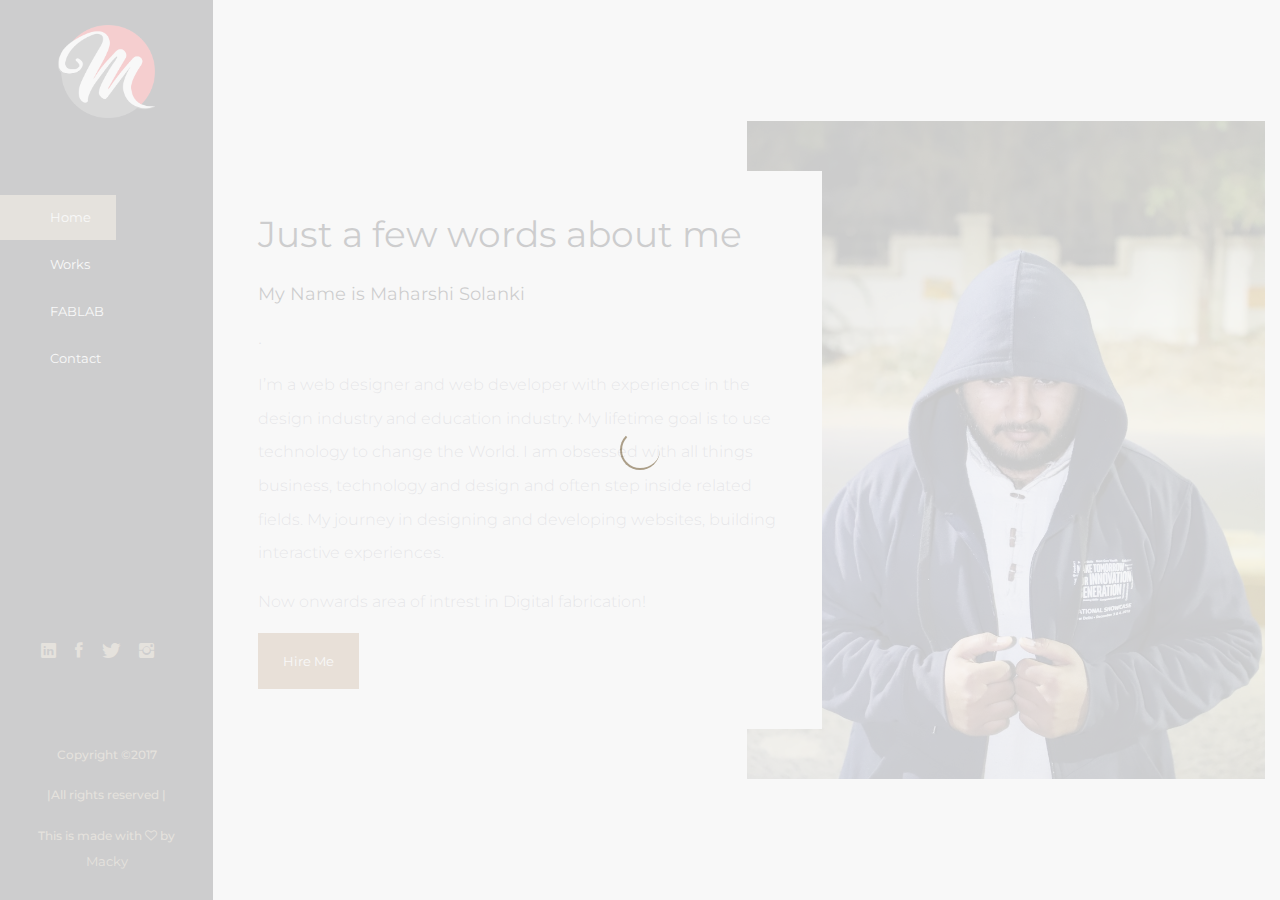
==== commit ee99d926: "C:/Program Files/Git/" ====
--- a/index.html
+++ b/index.html
@@ -1,474 +1,212 @@
 <!DOCTYPE html>
 <html lang="en">
-    
+
+<!-- Mirrored from technext.github.io/cocoon/index.html by HTTrack Website Copier/3.x [XR&CO'2014], Thu, 21 Mar 2019 14:47:59 GMT -->
+<!-- Added by HTTrack --><meta http-equiv="content-type" content="text/html;charset=utf-8" /><!-- /Added by HTTrack -->
 <head>
-        
-        <!-- meta Data -->
-        <meta charset="utf-8" />
-        <meta http-equiv="X-UA-Compatible" content="IE=edge" />
-        <meta name="viewport" content="width=device-width, initial-scale=1.0" />
-        
-        <!-- title -->
-        <title>Maharshi</title>
-        
-        <!-- stylesheet -->
-        <link rel="stylesheet" href="css/fontawesome-all.min.css" />
-        <link rel="stylesheet" href="css/bootstrap.min.css" />
-        <link rel="stylesheet" href="css/main.css" />
-        <link rel="stylesheet" href="css/responsive.css" />
-        <link rel="stylesheet" href="css/light_template.html" />
-        <link rel="stylesheet" href="css/colors/default-color.css" />
-        
-        <!-- Plugins -->
-        <link rel="stylesheet" href="css/magnific-popup.css" />
-        <link rel="stylesheet" href="css/slick.css" />
-        
-        <!-- google Fonts -->
-        <link rel="stylesheet" href="https://fonts.googleapis.com/css?family=Kaushan+Script|Poppins:300i,400,600" />
-        
-        <!-- HTML5 Shim and Respond.js IE8 support of HTML5 elements and media queries -->
-        <!--[if lt IE 9]>
-            <script src="https://oss.maxcdn.com/libs/html5shiv/3.7.0/html5shiv.js"></script>
-            <script src="https://oss.maxcdn.com/libs/respond.js/1.4.2/respond.min.js"></script>
-        <![endif]-->
-    </head>
-    <body>
-        
-        <!-- Start Section Tool Box --
-        
-        <div class="option-box">
-            <div class="color-option">
-                <ul class="list-unstyled colors">
-                    <li data-value="css/colors/default-color.css"></li>
-                    <li data-value="css/colors/green-color.css"></li>
-                    <li data-value="css/colors/pink-color.css"></li>
-                    <li data-value="css/colors/blue-color.css"></li>
-                    <li data-value="css/colors/purple-color.css"></li>
+    <!-- ========== Meta Tags ========== -->
+    <meta charset="UTF-8">
+    <meta name="description" content="Cocoon -Portfolio">
+    <meta name="keywords" content="Cocoon , Portfolio">
+    <meta name="author" content="Pharaohlab">
+    <meta name="viewport" content="width=device-width, initial-scale=1, maximum-scale=1">
+
+    <!-- ========== Title ========== -->
+    <title> Maharshi</title>
+    <!-- ========== Favicon Ico ========== -->
+    <!--<link rel="icon" href="fav.ico">-->
+    <!-- ========== STYLESHEETS ========== -->
+    <!-- Bootstrap CSS -->
+    <link href="assets/css/bootstrap.min.css" rel="stylesheet">
+    <!-- Fonts Icon CSS -->
+    <link href="assets/css/font-awesome.min.css" rel="stylesheet">
+    <link href="assets/css/et-line.css" rel="stylesheet">
+    <link href="assets/css/ionicons.min.css" rel="stylesheet">
+    <!-- Carousel CSS -->
+    <link href="assets/css/slick.css" rel="stylesheet">
+    <!-- Magnific-popup -->
+    <link rel="stylesheet" href="assets/css/magnific-popup.css">
+    <!-- Animate CSS -->
+    <link rel="stylesheet" href="assets/css/animate.min.css">
+    <!-- Custom styles for this template -->
+    <link href="assets/css/main.css" rel="stylesheet">
+    <!-- Include in <head> to load fonts from Google -->
+<link href='https://fonts.googleapis.com/css?family=Rock+Salt:400' rel='stylesheet' type='text/css'>
+</head>
+<body>
+<div class="loader">
+    <div class="loader-outter"></div>
+    <div class="loader-inner"></div>
+</div>
+
+<div class="body-container container-fluid">
+    <a class="menu-btn" href="javascript:void(0)">
+        <i class="ion ion-grid"></i>
+    </a>
+    <div class="row justify-content-center">
+        <!--=================== side menu ====================-->
+        <div class="col-lg-2 col-md-3 col-12 menu_block">
+
+            <!--logo -->
+            <div class="logo_box">
+                <a href="#">
+                    <img src="assets/img/logo.png" width="50%" alt="cocoon">
+                </a>
+            </div>
+            <!--logo end-->
+
+            <!--main menu -->
+            <div class="side_menu_section">
+                <ul class="menu_nav">
+                    <li class="active">
+                        <a href="index.html">
+                            Home
+                        </a>
+                    </li>
+                    <li>
+                        <a href="blog.html">
+                            Works
+                        </a>
+                    </li>
+                     <li>
+                        <a href="http://archive.fabacademy.org/2019/labs/cept/students/maharshi-solanki/">
+                            FABLAB
+                        </a>
+                    </li>
+                    <li>
+                        <a href="contact.html">
+                            Contact
+                        </a>
+                    </li>
+                    <li></li>
                 </ul>
-                <ul class="list-unstyled dl">
-                    <li class="dark-template" data-value="css/dark_template.css"> <span>Dark</span> </li>
-                    <li class="light-template" data-value="css/light_template.html"> <span>Light</span> </li>
-                </ul>
-            </div>
-            <div class="gear-check">
-                <i class="fas fa-cog fa-spin"></i>
-            </div>
-        </div>-->
-        
-        <!-- End Section Tool Box -->
-        
-        <!-- Start Navbar -->
-        <nav class="navbar fixed-top navbar-expand-lg navbar-light">
-                
-            <div class="container">
-                <a href="#" class="logo">
-                    <span class="bg_logo"></span>
-                    <!-- You Can Edit the image on main.css file just search ( bg_logo ) -->
-                </a>
-                <button class="navbar-toggler" type="button" data-toggle="collapse" data-target="#navbarSupportedContent" aria-controls="navbarSupportedContent" aria-expanded="false" aria-label="Toggle navigation">
-                    <div class="menu">
-                        <span class="line1"></span>
-                        <span class="line2"></span>
-                        <span class="line3"></span>
-                    </div>
-                </button>
-                <div class="collapse navbar-collapse" id="navbarSupportedContent">
-                    <ul class="navbar-nav ml-auto">
-                        <li id="home" class="nav-item active-nav">
-                            <a href="#home-cont" data-value="home-cont">
-                            <i class="icon-home" hidden></i>
-                                <span class="name-menu">Home</span>
-                            </a>
-                        </li>
-                        <li id="about" class="nav-item">
-                            <a href="#about-cont" data-value="about-cont">
-                            <i class="icon-male-user" hidden></i>
-                                <span class="name-menu">About</span>
-                            </a>
-                        </li>
-                        <li id="serv" class="nav-item">
-                            <a href="#serv-cont" data-value="serv-cont">
-                            <i class="icon-layers" hidden></i>
-                                <span class="name-menu">Services</span>
-                            </a>
-                        </li>
-                       <!-- <li id="work" class="nav-item">
-                            <a href="#work-cont" data-value="work-cont">
-                            <i class="icon-fire" hidden></i>
-                                <span class="name-menu">Portfolio</span>
-                            </a>
-                        </li>
-                        <li id="testim" class="nav-item">
-                            <a href="#testim-cont" data-value="testim-cont">
-                            <i class="icon-speech" hidden></i>
-                                <span class="name-menu">Testimonials</span>
-                            </a>-->
-                        </li>
-                        <li id="contact" class="nav-item">
-                            <a href="#contact-cont" data-value="contact-cont">
-                            <i class="icon-envelope" hidden></i>
-                                <span class="name-menu">Contact</span>
-                            </a>
+            </div>
+            <!--main menu end -->
+
+            
+
+            <!--social and copyright -->
+            <div class="side_menu_bottom">
+                <div class="side_menu_bottom_inner">
+                    <ul class="social_menu">
+                        <li>
+                            <a href="https://www.linkedin.com/in/maharshisolanki/"> <i class="ion ion-social-linkedin"></i> </a>
+                        </li>
+                        <li>
+                            <a href="https://www.facebook.com/hackx.maharshi.99"> <i class="ion ion-social-facebook"></i> </a>
+                        </li>
+                        <li>
+                            <a href="https://www.twitter.com/maharshisolanki"> <i class="ion ion-social-twitter"></i> </a>
+                        </li>
+                        <li>
+                            <a href="https://www.instagram.com/it's_macky99"> <i class="ion ion-social-instagram"></i> </a>
+                        </li>
+                        <li>
+                            <a href="https://https://encube-fablab.github.io/team/"> <i class="ion ion-social-post"></i> </a>
                         </li>
                     </ul>
-                </div>
-                <div class="social-media">
-                    <a href="https://www.facebook.com/hackx.maharshi.99" target="_blank"><i class="fab fa-facebook-f"></i></a> <!-- You Can Edit the link here -->
-                    <a href="https://www.twitter.com/maharshisolanki" target="_blank"><i class="fab fa-twitter"></i></a> <!-- You Can Edit the link here -->
-                    <a href="https://www.linkedin.com/in/maharshisolanki/" target="_blank"><i class="fab fa-linkedin"></i></a> <!-- You Can Edit the link here -->
-                    <a href="https://www.youtube.com/maharshisolanki" target="_blank"><i class="fab fa-youtube"></i></a> <!-- You Can Edit the link here -->
-                    <a href="https://www.instagram.com/it's_macky99" target="_blank"><i class="fab fa-instagram"></i></a> <!-- You Can Edit the link here -->
-                </div>
-                <div class="collapse-menu">
-                    <span class="collapse-icon closed-menu"></span>
-                </div>
-            </div>
-        </nav>
-        <div class="nav-toggle">
-            <div class="menu">
-                <span class="line1"></span>
-                <span class="line2"></span>
-                <span class="line3"></span>
-            </div>
-        </div>
-        <!-- End Navbar -->
-        
-        <!-- Start Header -->
-        
-        <section id="home-cont" class="home">
-            <div class="slider">
-                <div class="slider1 bg-image">
-                    <div class="overlay"></div>
-                    <div class="title">
-                        <h1 class="text-uppercase"><strong>Maharshi</strong> Solanki</h1>
-                        <p class="type"></p>  <!-- You Can Edit the title on the custom.js File -->
-                       <!-- <div class=btn-home>
-                            <a href="#work-cont">Portfolio</a>-->
-                        </div>
+                    <div class="copy_right">
+                        <!-- Link back to Colorlib can't be removed. Template is licensed under CC BY 3.0. -->
+                        <p class="copyright">Copyright &copy;2017 </p><p>|All rights reserved | </p><p>This is made with <i class="fa fa-heart-o" aria-hidden="true"></i> by <a href="https://maharshi.me/" target="_blank">Macky</a></p>
+                        <!-- Link back to Colorlib can't be removed. Template is licensed under CC BY 3.0. -->
                     </div>
                 </div>
-                  </div>
-        </section>
-        
-        <!-- End Header -->
-        
-        
-        <!-- Start About -->
-        <section id="about-cont" class="about">
-            <div class="title">
-                <h1 class="kaushan">About</h1>
-            </div>
-            <div class="container">
-                
-                <div class="row">
-                    <div class="col-md-10 col-lg-6">
-                        <div class="about-img bg-image"></div> 
-                        <!-- go to main.scss file to edit personal image -->
-                    </div>
-                    <div class="col-md-12 col-lg-6">
-                        <div class="tabs-about">
-                            <ul class="nav nav-tabs text-center" id="myTab" role="tablist">
-                                
-                                <!-- Start About Me Title Tab -->
-                                <li class="nav-item">
-                                    <a class="nav-link active" id="about-tab" data-toggle="tab" href="#aboutme" role="tab" aria-controls="about" aria-expanded="true">
-                                        <i class="icon-male-user"></i>
-                                        <span>About me</span>
-                                    </a>
-                                </li>
-                                <!-- End About Me Title Tab -->
-                                
-                                <!-- ================ -->
-                                
-                                <!-- Start Profile Title Tab -->
-                                <li class="nav-item">
-                                    <a class="nav-link" id="profile-tab" data-toggle="tab" href="#profile" role="tab" aria-controls="profile">
-                                        <i class="icon-star"></i>
-                                        <span>Profile</span>
-                                    </a>
-                                </li>
-                                <!-- End Profile Title Tab -->
-                                
-                                <!-- ================ -->
-                                
-                                <!-- Start Skills Title Tab -->
-                                <li class="nav-item">
-                                    <a class="nav-link" id="skill-tab" data-toggle="tab" href="#skill" role="tab" aria-controls="skill">
-                                        <i class="icon-magic-wand"></i>
-                                        <span>Skills</span>
-                                    </a>
-                                </li>
-                                <!-- End Skills Title Tab -->
-                            </ul>
-                            <div class="tab-content" id="myTabContent">
-                                
-                                <!-- Start About Me Tab -->
-                                <div class="tab-pane fade show active text-left" id="aboutme" role="tabpanel" aria-labelledby="about-tab">
-                                    <p>My Name is Maharshi Solanki.
-
-I’m a web designer and web developer with experience in the design industry and education industry.
-
-My lifetime goal is to use technology to change the World.
-
-I am obsessed with all things business, technology and design and often step inside related fields.  My journey in designing and developing websites, building interactive experiences
-
- </p>
- 								
- 								<h6><span class="title-info">S.S.C. (2012):</span><span>Ananya Vidyalaya (G.S.E.B.) - Kalol</span></h6> <!-- Edit Your Name  -->
-                                    <h6><span class="title-info">H.S.C. (2014): </span><span>Ananya Vidyalaya (G.H.S.E.B.) - Kalol</span></h6> <!-- Edit Your Nationality  -->
-                                    <h6><span class="title-info">Bachelor of Engineering (2016): </span><span>Computer Science & Engineering (G.T.U.) - 5th Sem currently running</span> <!-- Edit Your Email  -->
- 				         </div>
-                                <!-- End About Me Tab -->
-                                
-                                <!-- ================ -->
-                                
-                                <!-- Start Profile Tab -->
-                                <div class="tab-pane fade text-left profile" id="profile" role="tabpanel" aria-labelledby="profile-tab">
-                                    <h6><span class="title-info">Name :</span><span>Maharshi Solanki</span></h6> <!-- Edit Your Name  -->
-                                    <h6><span class="title-info">Nationality : </span><span>Indian</span></h6> <!-- Edit Your Nationality  -->
-                                    <h6><span class="title-info">Email : </span><span>maharshisolanki99@gmail.com</span> <!-- Edit Your Email  -->
-                                    <h6><span class="title-info"></span><span>maharshi.encube@gmail.com</span>
-                                    <h6><span class="title-info">Date of birth : </span><span>30-03-1999</span></h6> <!-- Edit Your Date Of Birth  -->
-                                    <h6><span class="title-info">Phone : </span><span>+91 8866 5030 99</span></h6> <!-- Edit Your Phone -->
-                                    
-                                    <div class="btn-about">
-                                        <a href="resume.pdf">Download Resume</a>
+            </div>
+            <!--social and copyright end -->
+
+        </div>
+        <!--=================== side menu end====================-->
+
+       
+            <!--=================== content body ====================-->
+        <div class="col-lg-10 col-md-9 col-12 body_block  align-content-center">
+            <div>
+                <div class="img_card">
+                    <div class="row justify-content-center">
+                        <div class="col-md-6 col-7 content_section">
+                            <div class="content_box">
+                                <div class="content_box_inner">
+                                    <div>
+                                        <h3>
+                                            Just a few words about me
+                                        </h3>
+                                        <p>
+                                          <h4>  My Name is Maharshi Solanki</h4>. 
+                                        </p><p>I’m a web designer and web developer with experience in the design industry and education industry. My lifetime goal is to use technology to change the World. I am obsessed with all things business, technology and design and often step inside related fields. My journey in designing and developing websites, building interactive experiences.
+
+                                            </p><p>Now onwards area of intrest in Digital fabrication!
+                                        </p>
+                                        <button class="button" ><a href="resume.pdf" > Hire Me</a></button>
                                     </div>
-                                </div>
-                                <!-- End Profile Tab -->
-                                
-                                <!-- ================ -->
-                                
-                                <!-- Start Skills Tab -->
-                                <div class="tab-pane fade skill" id="skill" role="tabpanel" aria-labelledby="skill-tab">
-                                    <div class="skills">
-                                        <p class="progress-text">Html</p> <!-- Here You Can Edit The Name Of Skill -->
-                                        <div class="progress">
-                                            <div class="progress-bar" data-present="90%"></div> <!-- Here You Can Edit The Percentage -->
-                                        </div>
-                                        <p class="progress-text">Photoshop</p> <!-- Here You Can Edit The Name Of Skill -->
-                                        <div class="progress">
-                                            <div class="progress-bar" data-present="85%"></div> <!-- Here You Can Edit The Percentage -->
-                                        </div>
-                                        <p class="progress-text">Arduino</p> <!-- Here You Can Edit The Name Of Skill -->
-                                        <div class="progress">
-                                            <div class="progress-bar" data-present="70%"></div> <!-- Here You Can Edit The Percentage -->
-                                        </div>
-                                        <p class="progress-text">Wordpress</p> <!-- Here You Can Edit The Name Of Skill -->
-                                        <div class="progress">
-                                            <div class="progress-bar" data-present="90%"></div> <!-- Here You Can Edit The Percentage -->
-                                        </div>
-
-                                        <p class="progress-text">Javascript</p> <!-- Here You Can Edit The Name Of Skill -->
-                                        <div class="progress">
-                                            <div class="progress-bar" data-present="50%"></div> <!-- Here You Can Edit The Percentage -->
-                                        </div>
-                                        <p class="progress-text">3D Printing</p> <!-- Here You Can Edit The Name Of Skill -->
-                                        <div class="progress">
-                                            <div class="progress-bar" data-present="80%"></div> <!-- Here You Can Edit The Percentage -->
-                                        </div>
-                                        <p class="progress-text">CAD/CAM</p> <!-- Here You Can Edit The Name Of Skill -->
-                                        <div class="progress">
-                                            <div class="progress-bar" data-present="75%"></div> <!-- Here You Can Edit The Percentage -->
+                                    <!--===================testimonial start====================--
+                                    <div class="testimonial_carousel mt50">
+
+                                        <div class="testimonial_box">
+                                            <p>
+                                                Lorem ipsum dolor sit amet, consectetur adipiscing elit. Curabitur leo est, feugiat nec elementum id, suscipit id nulla. Nulla sit amet luctus dolor. Etiam finibus consequat ante ac congue. Quisque porttitor porttitor tempus.
+                                            </p>
+                                            <div class="testimonial_author">
+                                                <img src="assets/img/user.png" alt="author">
+                                                <h5>maria smith</h5>
+                                                <p>project manager <span>company</span></p>
+                                            </div>
+                                        </div>
+
+                                        <div class="testimonial_box">
+                                            <p>
+                                                Lorem ipsum dolor sit amet, consectetur adipiscing elit. Curabitur leo est, feugiat nec elementum id, suscipit id nulla. Nulla sit amet luctus dolor. Etiam finibus consequat ante ac congue. Quisque porttitor porttitor tempus.
+                                            </p>
+                                            <div class="testimonial_author">
+                                                <img src="assets/img/user.png" alt="author">
+                                                <h5>maria smith</h5>
+                                                <p>project manager <span>company</span></p>
+                                            </div>
+                                        </div>
+
+                                        <div class="testimonial_box">
+                                            <p>
+                                                Lorem ipsum dolor sit amet, consectetur adipiscing elit. Curabitur leo est, feugiat nec elementum id, suscipit id nulla. Nulla sit amet luctus dolor. Etiam finibus consequat ante ac congue. Quisque porttitor porttitor tempus.
+                                            </p>
+                                            <div class="testimonial_author">
+                                                <img src="assets/img/user.png" alt="author">
+                                                <h5>maria smith</h5>
+                                                <p>project manager <span>company</span></p>
+                                            </div>
+                                        </div>
+
+                                        <div class="testimonial_box">
+                                            <p>
+                                                Lorem ipsum dolor sit amet, consectetur adipiscing elit. Curabitur leo est, feugiat nec elementum id, suscipit id nulla. Nulla sit amet luctus dolor. Etiam finibus consequat ante ac congue. Quisque porttitor porttitor tempus.
+                                            </p>
+                                            <div class="testimonial_author">
+                                                <img src="assets/img/user.png" alt="author">
+                                                <h5>maria smith</h5>
+                                                <p>project manager <span>company</span></p>
+                                            </div>
                                         </div>
                                     </div>
-                                  
-                                </div>
-                                <!-- End Skills Tab -->
-                            </div>
-                        </div>
-                    </div>
-                </div>
-            </div>
-        </section>
-        
-        <!-- End About -->
-        
-        
-        <!-- Start Services -->
-        <section id="serv-cont" class="serv">
-            <div class="title">
-                <h1 class="kaushan">Services</h1>
-            </div>
-            <div class="container">
-                <div class="row">
-                    <div class="col-lg-6 col-md-12">
-                        <div class="servs">
-                            <div class="row">
-                                <div class="col-lg-6">
-                                    <div class="content">
-                                        <img src="images/icons/processing.png" alt="serv1" />
-                                        <h4>Web Development</h4>
-                                      <p><a href="http://tinkerfest.in" > Tinkerfest</a></p>
-                                      <p><a href="http://makeryatra.org" > Makeryatra</a></p>
-                                      <p><a href="http://gtupedia.com" > Gtupedia</a></p>
-                                    </div>
-                                </div>
-                                <div class="col-lg-6">
-                                    <div class="content">
-                                        <img src="images/icons/browser.png" alt="serv1" />
-                                        <h4>Management</h4>
-                                        <p>Managing Event like RMF's(Rural Maker Fests),Maker Yatra.</p>
-                                        <p>Activites like Rubiks cube, Robotics, 3D printing, Arduino and many Others.</p>
-                                    </div>
-                                </div>
-                            </div>
-                            <div class="row">
-                                <div class="col-lg-6">
-                                    <div class="content">
-                                        <img src="images/icons/instagram.png" alt="serv1" />
-                                        <h4>Photography</h4>
-                                        <p>Basiclly Interstested in Photoshoot and event Photography.</p>
-                                        <p>Love to click nature and trips photography.</p>
-                                    </div>
-                                </div>
-                                <div class="col-lg-6">
-                                    <div class="content">
-                                        <img src="images/icons/support.png" alt="serv1" />
-                                        <h4>Support</h4>
-                                        <p>I am providing guidelines in IoT Projects and any project.</p>
-                                        <p>Any Type of Startup guidence with profit role of area.</p>
-                                    </div>
+                                    <--===================testimonial end====================-->
                                 </div>
                             </div>
                         </div>
-                    </div>
-                    <!--div class="col-lg-6 col-md-12">
-                        <div class="serv-vid bg-image">
-                            <a class="play video" href="#"> <!-- you can edit the link here --
-                                <i class="fas fa-play"></i-->
-                            </a>
-                        </div>
+                        <div class="col-md-6 col-5 img_section" style="background-image: url('assets/img/about.png');"></div>
                     </div>
                 </div>
             </div>
-        </section>
-        
-        <!-- End Services -->
-        
-        
-        
-        <!-- Start Contact -->
-        <section id="contact-cont" class="contact">
-            <div class="title">
-                <h1 class="kaushan">Contact</h1>
-            </div>
-            <div class="row">
-                <div class="col-md-6 col-sm-12">
-                    <div class="form">
-                        <form id="my_form" method="post" onsubmit="submitForm(); return false;">
-                            <div class="row">
-                                <div class="col-6">
-                                    <div class="form-group">
-                                        <input id="name" class="form-control" type="text" name="name" placeholder="Your Name" required/>
-                                    </div>
-                                </div>
-                                <div class="col-6">
-                                    <div class="form-group">
-                                        <input id="email" class="form-control" type="email" name="email" placeholder="Your Email" required/>
-                                    </div>
-                                </div>
-                                <div class="col-6">
-                                    <div class="form-group">
-                                        <input id="phone" class="form-control" type="tel" name="phone" placeholder="Your Phone"/>
-                                    </div>
-                                </div>
-                                <div class="col-6">
-                                    <div class="form-group">
-                                        <input id="subject" class="form-control" type="text" name="subject" placeholder="Subject"/>
-                                    </div>
-                                </div>
-                            </div>
-                            <div class="message">
-                                <div class="form-group">
-                                    <textarea id="msg" class="form-control" placeholder="Write Your message here ..." required></textarea>
-                                </div>
-                                <p>
-                                    <span class="send-btn">
-                                        <input id="btn" class="btn" type="submit" value="Send Message" /><i class="fas fa-long-arrow-alt-right"></i>
-                                    </span>
-                                    <span id="status"></span>
-                                </p>
-                            </div>
-                        </form>
-                    </div>
-                </div>
-                <div class="col-md-6 col-sm-12">
-                    <div class="infos background-gradient">
-                        <h2 class="text-uppercase kaushan">Macky</h2>
-                        <div class="email">
-                            <i class="fas fa-envelope"></i>
-                            <a href="mailto:maharshisolanki99">Maharshisolanki99@gmail.com</a>
-                        </div>
-                        <div class="phone">
-                            <i class="fas fa-phone"></i>
-                            <a href="tel:+91 8866 5030 99">+91 88 66 50 30 99</a>
-                        </div>
-                        <div class="address">
-                            <i class="fas fa-map-marker-alt"></i>
-                            <span>Aradhana Society,Kalol,Gandhinagar,Gujarat</span>
-                        </div>
-                    </div>
-                </div>
-            </div>
-            <div class="maps" id="overlay">
-                <div class="open-map">
-                    <span class="o-map active"><i class="fas fa-arrow-alt-circle-down"></i>Open Map</span>
-                    <span class="c-map"><i class="fas fa-arrow-alt-circle-up"></i>Close Map</span>
-                </div>
-                <div class="google-wrapper">
-                    <div id="google-map"> <!-- You Can Add Your Location Here Just Go To Google Map And Emped Map and past it down v -->
-                        <iframe src="https://www.google.com/maps/embed?pb=!1m18!1m12!1m3!1d3670.015525838882!2d72.52238471454751!3d23.096527484915722!2m3!1f0!2f0!3f0!3m2!1i1024!2i768!4f13.1!3m3!1m2!1s0x395e832c6c23e04d%3A0x6a0228ac5f6680b7!2sDhananjay+Enclave!5e0!3m2!1sen!2sin!4v1533376523197" width="600" height="450" frameborder="0" style="border:0" allowfullscreen></iframe>
-                    </div>
-                </div>
-            </div>
-            
-            <!-- Start Footer -->
-            
-            <footer>
-                <p>© Copyright 2016. </p>
-                <p>All Right Reserved By <a href="maharshisolanki.github.io" target="_blank">Maharshi Solanki</a></p>
-            </footer>
-
-            <!-- End Footer -->
-        </section>
-        
-        <!-- End Contact -->
-        
-        <!-- Start Loading -->
-        
-        <div class="loading">
-            <div class="blob-grid">
-                <div class="blob blob-0"></div>
-                <div class="blob blob-1"></div>
-                <div class="blob blob-2"></div>
-                <div class="blob blob-3"></div>
-                <div class="blob blob-4"></div>
-                <div class="blob blob-5"></div>
-            </div>
         </div>
-        
-        <!-- End Loading -->
-        
-        
-        <script src="js/jquery-1.12.4.min.js"></script>
-        <script src="js/jquery.magnific-popup.min.js"></script>
-        <script src="js/typed.js"></script>
-        <script src="js/popper.min.js"></script>
-        <script src="js/bootstrap.min.js"></script>
-        <script src="js/slick.min.js"></script>
-        <script src="js/waypoints.min.js"></script>
-        <script src="js/custom.js"></script>
-
-    
-    </body>
+        <!--=================== content body end ====================-->    
+              
+
+        <!--=================== content body end ====================-->
+    </div>
+</div>
 <!--Start of Tawk.to Script-->
 <script type="text/javascript">
 var Tawk_API=Tawk_API||{}, Tawk_LoadStart=new Date();
 (function(){
 var s1=document.createElement("script"),s0=document.getElementsByTagName("script")[0];
 s1.async=true;
-s1.src='https://embed.tawk.to/5b66944bdf040c3e9e0c4c9f/default';
+s1.src='https://embed.tawk.to/5c947f09c37db86fcfcf3feb/default';
 s1.charset='UTF-8';
 s1.setAttribute('crossorigin','*');
 s0.parentNode.insertBefore(s1,s0);
@@ -476,5 +214,26 @@
 </script>
 <!--End of Tawk.to Script-->
 
-<!-- Mirrored from reva.bouthythemes.com/index-slider.html by HTTrack Website Copier/3.x [XR&CO'2014], Sat, 04 Aug 2018 05:31:31 GMT -->
-</html>
+<!-- jquery -->
+<script src="assets/js/jquery.min.js"></script>
+<!-- bootstrap -->
+<script src="assets/js/popper.js"></script>
+<script src="assets/js/bootstrap.min.js"></script>
+<script src="assets/js/waypoints.min.js"></script>
+<!--slick carousel -->
+<script src="assets/js/slick.min.js"></script>
+<!--Portfolio Filter-->
+<script src="assets/js/imgloaded.js"></script>
+<script src="assets/js/isotope.js"></script>
+<!-- Magnific-popup -->
+<script src="assets/js/jquery.magnific-popup.min.js"></script>
+<!--Counter-->
+<script src="assets/js/jquery.counterup.min.js"></script>
+<!-- WOW JS -->
+<script src="assets/js/wow.min.js"></script>
+<!-- Custom js -->
+<script src="assets/js/main.js"></script>
+</body>
+
+<!-- Mirrored from technext.github.io/cocoon/index.html by HTTrack Website Copier/3.x [XR&CO'2014], Thu, 21 Mar 2019 14:48:10 GMT -->
+</html>--- a/assets/css/et-line.css
+++ b/assets/css/et-line.css
@@ -0,0 +1 @@
+@font-face{font-family:et-line;src:url(../fonts/et-line.eot);src:url(../fonts/et-lined41d.eot?#iefix) format('embedded-opentype'),url(../fonts/et-line.woff) format('woff'),url(../fonts/et-line.ttf) format('truetype'),url(../fonts/et-line.svg#et-line) format('svg');font-weight:400;font-style:normal}[data-icon]:before{font-family:et-line;content:attr(data-icon);speak:none;font-weight:400;font-variant:normal;text-transform:none;line-height:1;-webkit-font-smoothing:antialiased;-moz-osx-font-smoothing:grayscale;display:inline-block}.icon-adjustments,.icon-alarmclock,.icon-anchor,.icon-aperture,.icon-attachment,.icon-bargraph,.icon-basket,.icon-beaker,.icon-bike,.icon-book-open,.icon-briefcase,.icon-browser,.icon-calendar,.icon-camera,.icon-caution,.icon-chat,.icon-circle-compass,.icon-clipboard,.icon-clock,.icon-cloud,.icon-compass,.icon-desktop,.icon-dial,.icon-document,.icon-documents,.icon-download,.icon-dribbble,.icon-edit,.icon-envelope,.icon-expand,.icon-facebook,.icon-flag,.icon-focus,.icon-gears,.icon-genius,.icon-gift,.icon-global,.icon-globe,.icon-googleplus,.icon-grid,.icon-happy,.icon-hazardous,.icon-heart,.icon-hotairballoon,.icon-hourglass,.icon-key,.icon-laptop,.icon-layers,.icon-lifesaver,.icon-lightbulb,.icon-linegraph,.icon-linkedin,.icon-lock,.icon-magnifying-glass,.icon-map,.icon-map-pin,.icon-megaphone,.icon-mic,.icon-mobile,.icon-newspaper,.icon-notebook,.icon-paintbrush,.icon-paperclip,.icon-pencil,.icon-phone,.icon-picture,.icon-pictures,.icon-piechart,.icon-presentation,.icon-pricetags,.icon-printer,.icon-profile-female,.icon-profile-male,.icon-puzzle,.icon-quote,.icon-recycle,.icon-refresh,.icon-ribbon,.icon-rss,.icon-sad,.icon-scissors,.icon-scope,.icon-search,.icon-shield,.icon-speedometer,.icon-strategy,.icon-streetsign,.icon-tablet,.icon-target,.icon-telescope,.icon-toolbox,.icon-tools,.icon-tools-2,.icon-trophy,.icon-tumblr,.icon-twitter,.icon-upload,.icon-video,.icon-wallet,.icon-wine{font-family:et-line;speak:none;font-style:normal;font-weight:400;font-variant:normal;text-transform:none;line-height:1;-webkit-font-smoothing:antialiased;-moz-osx-font-smoothing:grayscale;display:inline-block}.icon-mobile:before{content:"\e000"}.icon-laptop:before{content:"\e001"}.icon-desktop:before{content:"\e002"}.icon-tablet:before{content:"\e003"}.icon-phone:before{content:"\e004"}.icon-document:before{content:"\e005"}.icon-documents:before{content:"\e006"}.icon-search:before{content:"\e007"}.icon-clipboard:before{content:"\e008"}.icon-newspaper:before{content:"\e009"}.icon-notebook:before{content:"\e00a"}.icon-book-open:before{content:"\e00b"}.icon-browser:before{content:"\e00c"}.icon-calendar:before{content:"\e00d"}.icon-presentation:before{content:"\e00e"}.icon-picture:before{content:"\e00f"}.icon-pictures:before{content:"\e010"}.icon-video:before{content:"\e011"}.icon-camera:before{content:"\e012"}.icon-printer:before{content:"\e013"}.icon-toolbox:before{content:"\e014"}.icon-briefcase:before{content:"\e015"}.icon-wallet:before{content:"\e016"}.icon-gift:before{content:"\e017"}.icon-bargraph:before{content:"\e018"}.icon-grid:before{content:"\e019"}.icon-expand:before{content:"\e01a"}.icon-focus:before{content:"\e01b"}.icon-edit:before{content:"\e01c"}.icon-adjustments:before{content:"\e01d"}.icon-ribbon:before{content:"\e01e"}.icon-hourglass:before{content:"\e01f"}.icon-lock:before{content:"\e020"}.icon-megaphone:before{content:"\e021"}.icon-shield:before{content:"\e022"}.icon-trophy:before{content:"\e023"}.icon-flag:before{content:"\e024"}.icon-map:before{content:"\e025"}.icon-puzzle:before{content:"\e026"}.icon-basket:before{content:"\e027"}.icon-envelope:before{content:"\e028"}.icon-streetsign:before{content:"\e029"}.icon-telescope:before{content:"\e02a"}.icon-gears:before{content:"\e02b"}.icon-key:before{content:"\e02c"}.icon-paperclip:before{content:"\e02d"}.icon-attachment:before{content:"\e02e"}.icon-pricetags:before{content:"\e02f"}.icon-lightbulb:before{content:"\e030"}.icon-layers:before{content:"\e031"}.icon-pencil:before{content:"\e032"}.icon-tools:before{content:"\e033"}.icon-tools-2:before{content:"\e034"}.icon-scissors:before{content:"\e035"}.icon-paintbrush:before{content:"\e036"}.icon-magnifying-glass:before{content:"\e037"}.icon-circle-compass:before{content:"\e038"}.icon-linegraph:before{content:"\e039"}.icon-mic:before{content:"\e03a"}.icon-strategy:before{content:"\e03b"}.icon-beaker:before{content:"\e03c"}.icon-caution:before{content:"\e03d"}.icon-recycle:before{content:"\e03e"}.icon-anchor:before{content:"\e03f"}.icon-profile-male:before{content:"\e040"}.icon-profile-female:before{content:"\e041"}.icon-bike:before{content:"\e042"}.icon-wine:before{content:"\e043"}.icon-hotairballoon:before{content:"\e044"}.icon-globe:before{content:"\e045"}.icon-genius:before{content:"\e046"}.icon-map-pin:before{content:"\e047"}.icon-dial:before{content:"\e048"}.icon-chat:before{content:"\e049"}.icon-heart:before{content:"\e04a"}.icon-cloud:before{content:"\e04b"}.icon-upload:before{content:"\e04c"}.icon-download:before{content:"\e04d"}.icon-target:before{content:"\e04e"}.icon-hazardous:before{content:"\e04f"}.icon-piechart:before{content:"\e050"}.icon-speedometer:before{content:"\e051"}.icon-global:before{content:"\e052"}.icon-compass:before{content:"\e053"}.icon-lifesaver:before{content:"\e054"}.icon-clock:before{content:"\e055"}.icon-aperture:before{content:"\e056"}.icon-quote:before{content:"\e057"}.icon-scope:before{content:"\e058"}.icon-alarmclock:before{content:"\e059"}.icon-refresh:before{content:"\e05a"}.icon-happy:before{content:"\e05b"}.icon-sad:before{content:"\e05c"}.icon-facebook:before{content:"\e05d"}.icon-twitter:before{content:"\e05e"}.icon-googleplus:before{content:"\e05f"}.icon-rss:before{content:"\e060"}.icon-tumblr:before{content:"\e061"}.icon-linkedin:before{content:"\e062"}.icon-dribbble:before{content:"\e063"}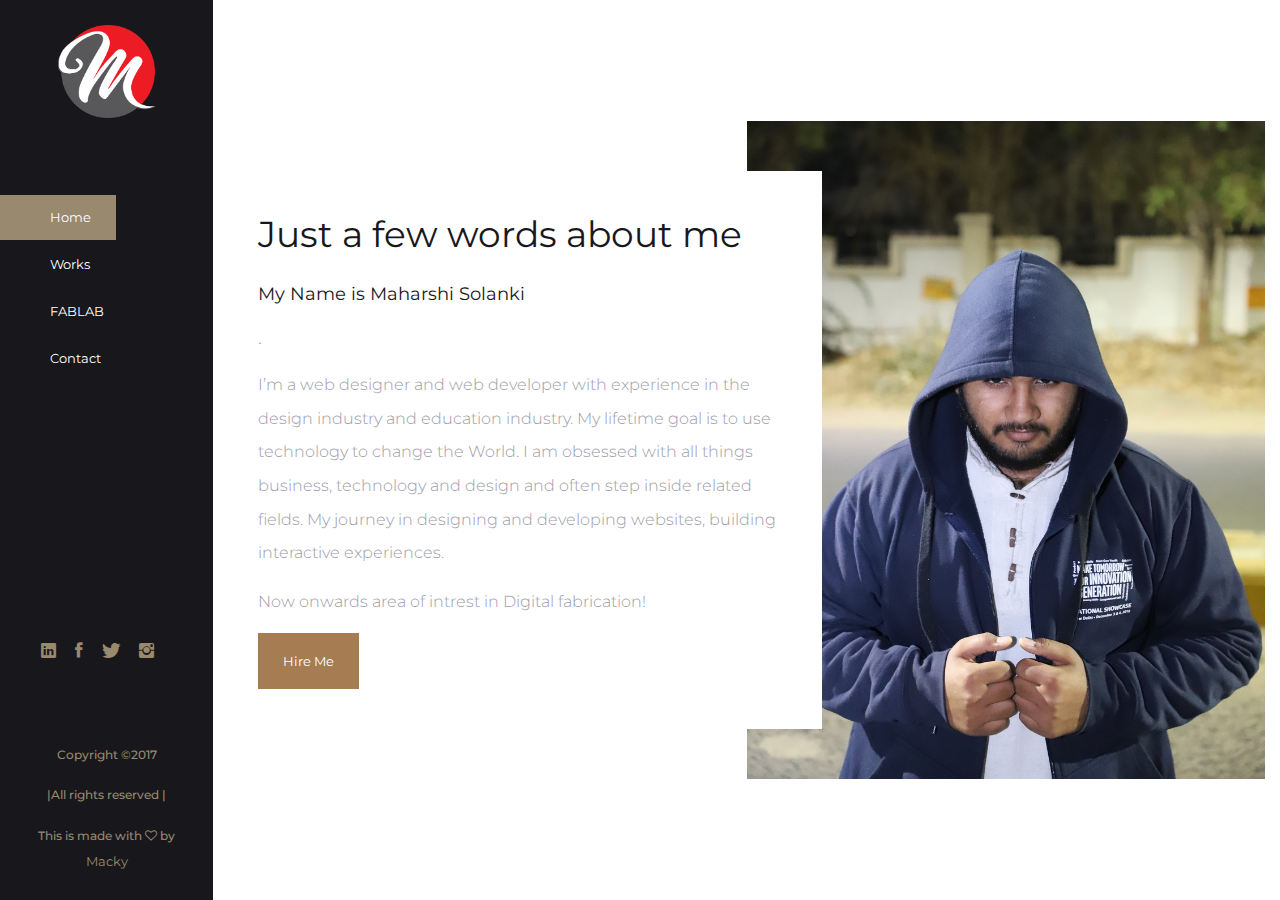
==== commit d550a0d8: "C:/Program Files/Git/" ====
--- a/index.html
+++ b/index.html
@@ -34,10 +34,7 @@
 <link href='https://fonts.googleapis.com/css?family=Rock+Salt:400' rel='stylesheet' type='text/css'>
 </head>
 <body>
-<div class="loader">
-    <div class="loader-outter"></div>
-    <div class="loader-inner"></div>
-</div>
+
 
 <div class="body-container container-fluid">
     <a class="menu-btn" href="javascript:void(0)">
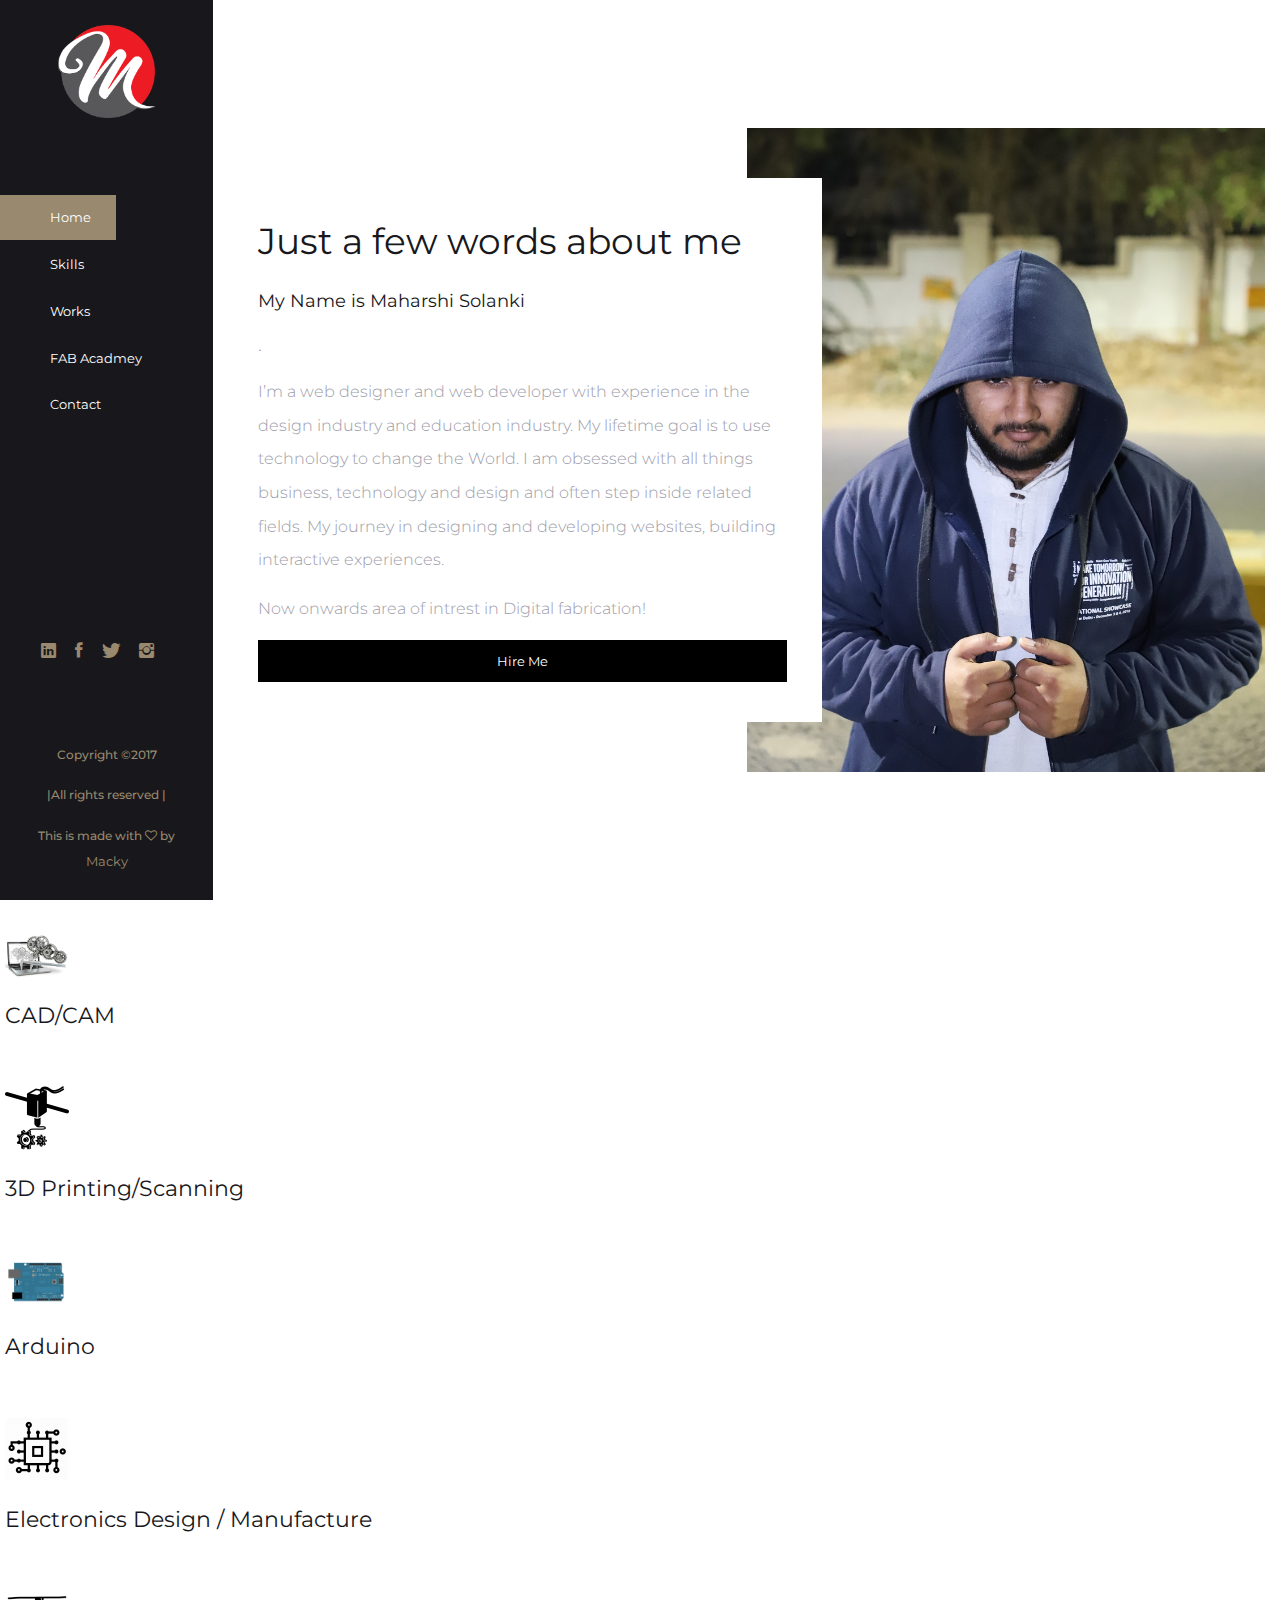
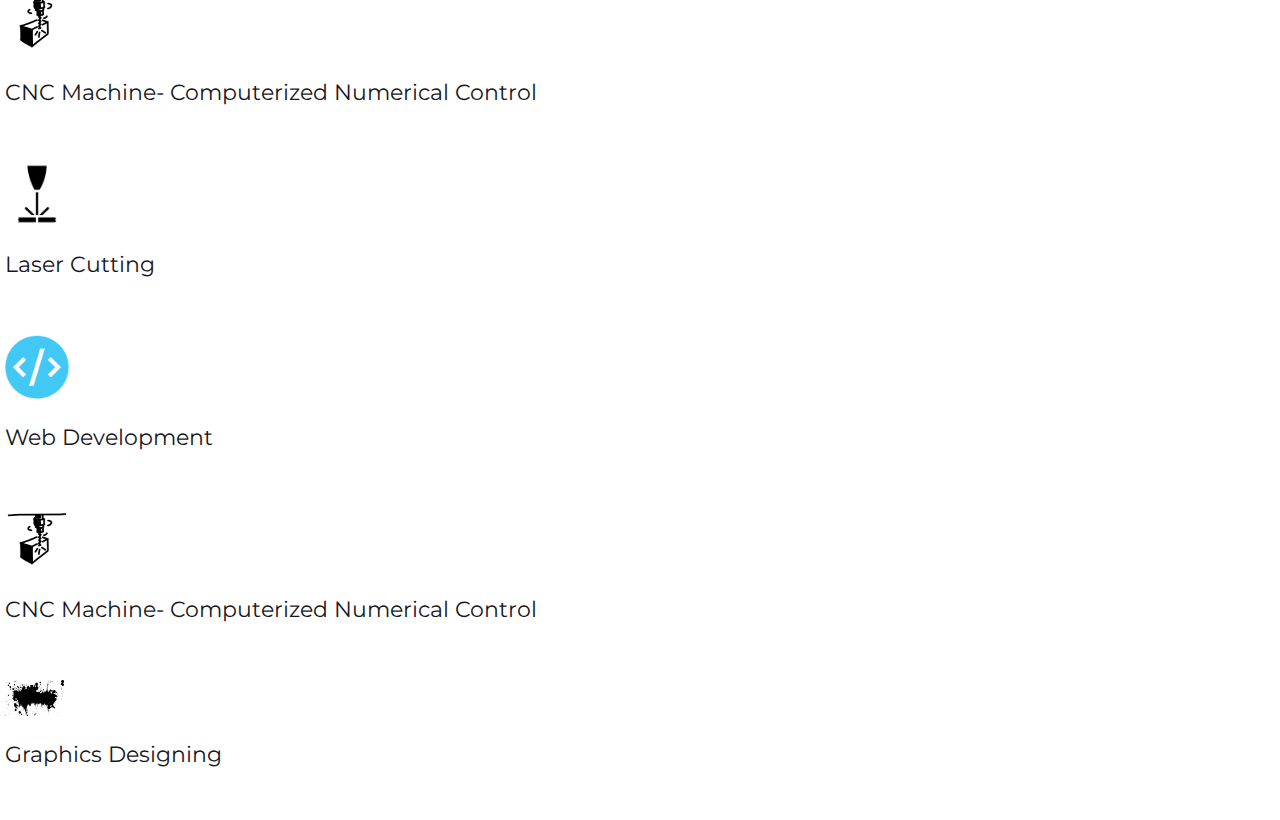
==== commit 1ff3069e: "fun" ====
--- a/index.html
+++ b/index.html
@@ -60,14 +60,20 @@
                             Home
                         </a>
                     </li>
+                     <li>
+                        <a href="skills.html">
+                            Skills
+                        </a>
+                    </li>
                     <li>
                         <a href="blog.html">
                             Works
                         </a>
                     </li>
+                    
                      <li>
-                        <a href="http://archive.fabacademy.org/2019/labs/cept/students/maharshi-solanki/">
-                            FABLAB
+                        <a href="http://archive.fabacademy.org/2019/labs/cept/students/maharshi-solanki/" target="_blank">
+                            FAB Acadmey
                         </a>
                     </li>
                     <li>
@@ -159,28 +165,45 @@
                                                 <p>project manager <span>company</span></p>
                                             </div>
                                         </div>
-
-                                        <div class="testimonial_box">
-                                            <p>
-                                                Lorem ipsum dolor sit amet, consectetur adipiscing elit. Curabitur leo est, feugiat nec elementum id, suscipit id nulla. Nulla sit amet luctus dolor. Etiam finibus consequat ante ac congue. Quisque porttitor porttitor tempus.
-                                            </p>
-                                            <div class="testimonial_author">
-                                                <img src="assets/img/user.png" alt="author">
-                                                <h5>maria smith</h5>
-                                                <p>project manager <span>company</span></p>
-                                            </div>
-                                        </div>
-
-                                        <div class="testimonial_box">
-                                            <p>
-                                                Lorem ipsum dolor sit amet, consectetur adipiscing elit. Curabitur leo est, feugiat nec elementum id, suscipit id nulla. Nulla sit amet luctus dolor. Etiam finibus consequat ante ac congue. Quisque porttitor porttitor tempus.
-                                            </p>
-                                            <div class="testimonial_author">
-                                                <img src="assets/img/user.png" alt="author">
-                                                <h5>maria smith</h5>
-                                                <p>project manager <span>company</span></p>
-                                            </div>
-                                        </div>
+<<<<<<< HEAD
+=======
+
+                                        <div class="testimonial_box">
+                                            <p>
+                                                Lorem ipsum dolor sit amet, consectetur adipiscing elit. Curabitur leo est, feugiat nec elementum id, suscipit id nulla. Nulla sit amet luctus dolor. Etiam finibus consequat ante ac congue. Quisque porttitor porttitor tempus.
+                                            </p>
+                                            <div class="testimonial_author">
+                                                <img src="assets/img/user.png" alt="author">
+                                                <h5>maria smith</h5>
+                                                <p>project manager <span>company</span></p>
+                                            </div>
+                                        </div>
+>>>>>>> ee99d92612f0bda92a192732dade51782130e92c
+
+                                        <div class="testimonial_box">
+                                            <p>
+                                                Lorem ipsum dolor sit amet, consectetur adipiscing elit. Curabitur leo est, feugiat nec elementum id, suscipit id nulla. Nulla sit amet luctus dolor. Etiam finibus consequat ante ac congue. Quisque porttitor porttitor tempus.
+                                            </p>
+                                            <div class="testimonial_author">
+                                                <img src="assets/img/user.png" alt="author">
+                                                <h5>maria smith</h5>
+                                                <p>project manager <span>company</span></p>
+                                            </div>
+                                        </div>
+<<<<<<< HEAD
+
+                                        <div class="testimonial_box">
+                                            <p>
+                                                Lorem ipsum dolor sit amet, consectetur adipiscing elit. Curabitur leo est, feugiat nec elementum id, suscipit id nulla. Nulla sit amet luctus dolor. Etiam finibus consequat ante ac congue. Quisque porttitor porttitor tempus.
+                                            </p>
+                                            <div class="testimonial_author">
+                                                <img src="assets/img/user.png" alt="author">
+                                                <h5>maria smith</h5>
+                                                <p>project manager <span>company</span></p>
+                                            </div>
+                                        </div>
+=======
+>>>>>>> ee99d92612f0bda92a192732dade51782130e92c
                                     </div>
                                     <--===================testimonial end====================-->
                                 </div>
@@ -233,4 +256,104 @@
 </body>
 
 <!-- Mirrored from technext.github.io/cocoon/index.html by HTTrack Website Copier/3.x [XR&CO'2014], Thu, 21 Mar 2019 14:48:10 GMT -->
-</html>+</html>
+
+
+
+
+
+
+
+
+
+ <div class="img_box_one text-left">
+                                                <img src="assets/img/icons/cad.png" alt="services icon" >
+                                                <div class="content">
+                                                    <h5>
+                                                        CAD/CAM
+                                                    </h5>
+                                                    
+                                                </div>
+                                            </div>
+                                        </div>
+                                         <div class="img_box_one text-left">
+                                                <img src="assets/img/icons/3d.png"  alt="services icon" >
+                                                <div class="content">
+                                                    <h5>
+                                                        3D printing/Scanning
+                                                    </h5>
+                                                    
+                                                </div>
+                                            </div>
+                                        </div>
+                                         <div class="img_box_one text-left">
+                                                <img src="assets/img/icons/arduino.png"  alt="services icon" >
+                                                <div class="content">
+                                                    <h5>
+                                                        Arduino 
+                                                    </h5>
+                                                    
+                                                </div>
+                                            </div>
+                                        </div>
+                                         <div class="img_box_one text-left">
+                                                <img src="assets/img/icons/circuit.png"  alt="services icon" >
+                                                <div class="content">
+                                                    <h5>
+                                                        Electronics Design / Manufacture
+                                                    </h5>
+                                                    
+                                                </div>
+                                            </div>
+                                        </div>
+                                         <div class="img_box_one text-left">
+                                                <img src="assets/img/icons/cnc.png"  alt="services icon" >
+                                                <div class="content">
+                                                    <h5>
+                                                        CNC Machine- Computerized Numerical Control
+                                                    </h5>
+                                                    
+                                                </div>
+                                            </div>
+                                        </div>
+                                        <div class="img_box_one text-left">
+                                                <img src="assets/img/icons/laser.png"  alt="services icon" >
+                                                <div class="content">
+                                                    <h5>
+                                                        Laser Cutting
+                                                    </h5>
+                                                    
+                                                </div>
+                                            </div>
+                                        </div>
+                                           
+                                           <div class="img_box_one text-left">
+                                                <img src="assets/img/icons/code.png"  alt="services icon" >
+                                                <div class="content">
+                                                    <h5>
+                                                        Web Development
+                                                    </h5>
+                                                    
+                                                </div>
+                                            </div>
+                                        </div>
+                                           <div class="img_box_one text-left">
+                                                <img src="assets/img/icons/cnc.png"  alt="services icon" >
+                                                <div class="content">
+                                                    <h5>
+                                                        CNC Machine- Computerized Numerical Control
+                                                    </h5>
+                                                    
+                                                </div>
+                                            </div>
+                                        </div>
+                                            <div class="img_box_one text-left">
+                                                <img src="assets/img/icons/graphics.png"  alt="services icon" >
+                                                <div class="content">
+                                                    <h5>
+                                                        Graphics Designing
+                                                    </h5>
+                                                    
+                                                </div>
+                                            </div>
+                                        </div>--- a/assets/css/main.css
+++ b/assets/css/main.css
@@ -2551,4 +2551,56 @@
 
 .button:hover {
   background-color: #A67C52;
+}
+/* Three columns side by side */
+.column {
+  float: left;
+  width: 33.3%;
+  margin-bottom: 16px;
+  padding: 0 8px;
+}
+
+/* Display the columns below each other instead of side by side on small screens */
+@media screen and (max-width: 650px) {
+  .column {
+    width: 100%;
+    display: block;
+  }
+}
+
+/* Add some shadows to create a card effect */
+.card {
+  box-shadow: 0 4px 8px 0 rgba(0, 0, 0, 0.2);
+}
+
+/* Some left and right padding inside the container */
+.container {
+  padding: 0 16px;
+}
+
+/* Clear floats */
+.container::after, .row::after {
+  content: "";
+  clear: both;
+  display: table;
+}
+
+.title {
+  color: grey;
+}
+
+.button {
+  border: none;
+  outline: 0;
+  display: inline-block;
+  padding: 8px;
+  color: white;
+  background-color: #000;
+  text-align: center;
+  cursor: pointer;
+  width: 100%;
+}
+
+.button:hover {
+  background-color: #555;
 }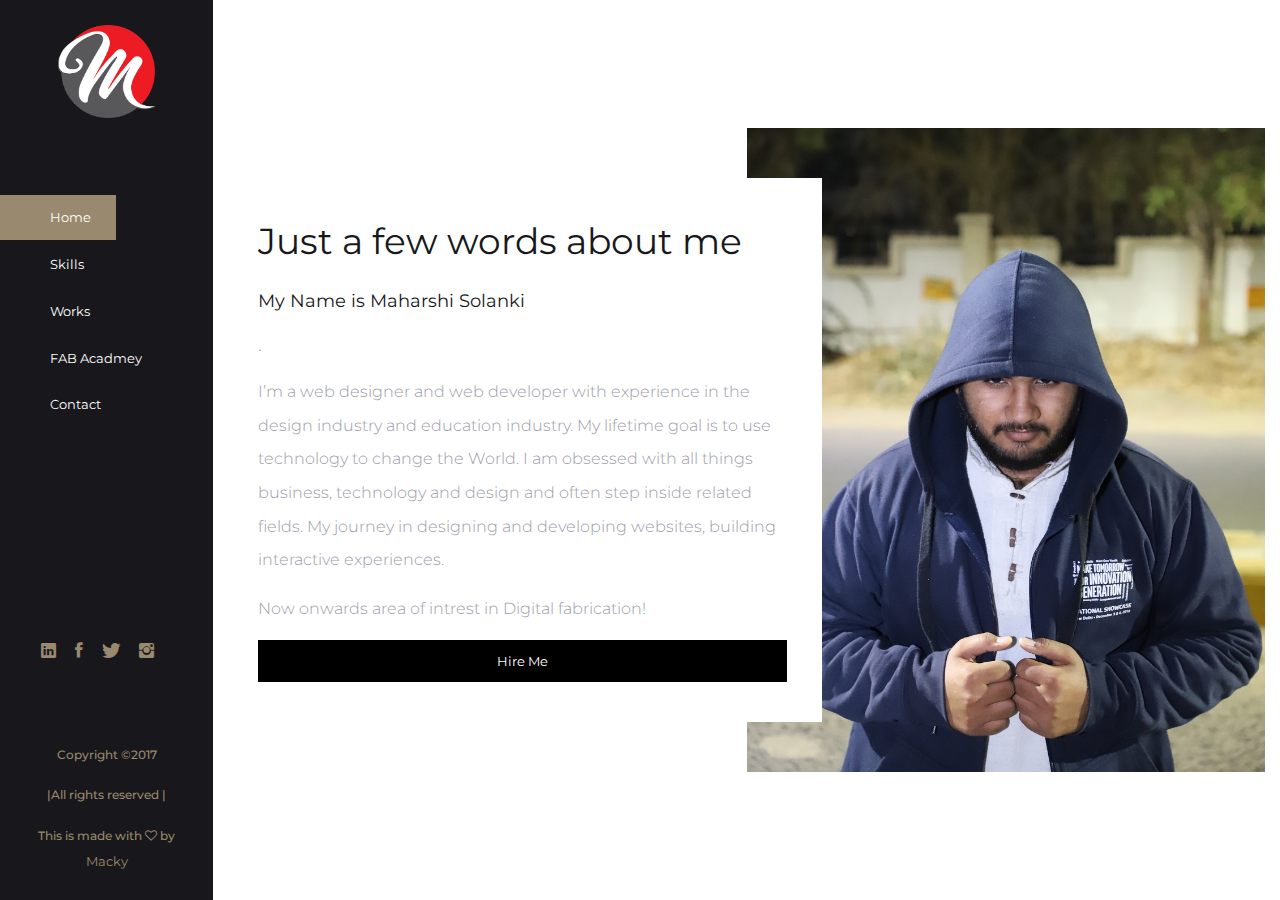
==== commit fcfc82b2: "fun" ====
--- a/index.html
+++ b/index.html
@@ -256,104 +256,4 @@
 </body>
 
 <!-- Mirrored from technext.github.io/cocoon/index.html by HTTrack Website Copier/3.x [XR&CO'2014], Thu, 21 Mar 2019 14:48:10 GMT -->
-</html>
-
-
-
-
-
-
-
-
-
- <div class="img_box_one text-left">
-                                                <img src="assets/img/icons/cad.png" alt="services icon" >
-                                                <div class="content">
-                                                    <h5>
-                                                        CAD/CAM
-                                                    </h5>
-                                                    
-                                                </div>
-                                            </div>
-                                        </div>
-                                         <div class="img_box_one text-left">
-                                                <img src="assets/img/icons/3d.png"  alt="services icon" >
-                                                <div class="content">
-                                                    <h5>
-                                                        3D printing/Scanning
-                                                    </h5>
-                                                    
-                                                </div>
-                                            </div>
-                                        </div>
-                                         <div class="img_box_one text-left">
-                                                <img src="assets/img/icons/arduino.png"  alt="services icon" >
-                                                <div class="content">
-                                                    <h5>
-                                                        Arduino 
-                                                    </h5>
-                                                    
-                                                </div>
-                                            </div>
-                                        </div>
-                                         <div class="img_box_one text-left">
-                                                <img src="assets/img/icons/circuit.png"  alt="services icon" >
-                                                <div class="content">
-                                                    <h5>
-                                                        Electronics Design / Manufacture
-                                                    </h5>
-                                                    
-                                                </div>
-                                            </div>
-                                        </div>
-                                         <div class="img_box_one text-left">
-                                                <img src="assets/img/icons/cnc.png"  alt="services icon" >
-                                                <div class="content">
-                                                    <h5>
-                                                        CNC Machine- Computerized Numerical Control
-                                                    </h5>
-                                                    
-                                                </div>
-                                            </div>
-                                        </div>
-                                        <div class="img_box_one text-left">
-                                                <img src="assets/img/icons/laser.png"  alt="services icon" >
-                                                <div class="content">
-                                                    <h5>
-                                                        Laser Cutting
-                                                    </h5>
-                                                    
-                                                </div>
-                                            </div>
-                                        </div>
-                                           
-                                           <div class="img_box_one text-left">
-                                                <img src="assets/img/icons/code.png"  alt="services icon" >
-                                                <div class="content">
-                                                    <h5>
-                                                        Web Development
-                                                    </h5>
-                                                    
-                                                </div>
-                                            </div>
-                                        </div>
-                                           <div class="img_box_one text-left">
-                                                <img src="assets/img/icons/cnc.png"  alt="services icon" >
-                                                <div class="content">
-                                                    <h5>
-                                                        CNC Machine- Computerized Numerical Control
-                                                    </h5>
-                                                    
-                                                </div>
-                                            </div>
-                                        </div>
-                                            <div class="img_box_one text-left">
-                                                <img src="assets/img/icons/graphics.png"  alt="services icon" >
-                                                <div class="content">
-                                                    <h5>
-                                                        Graphics Designing
-                                                    </h5>
-                                                    
-                                                </div>
-                                            </div>
-                                        </div>+</html>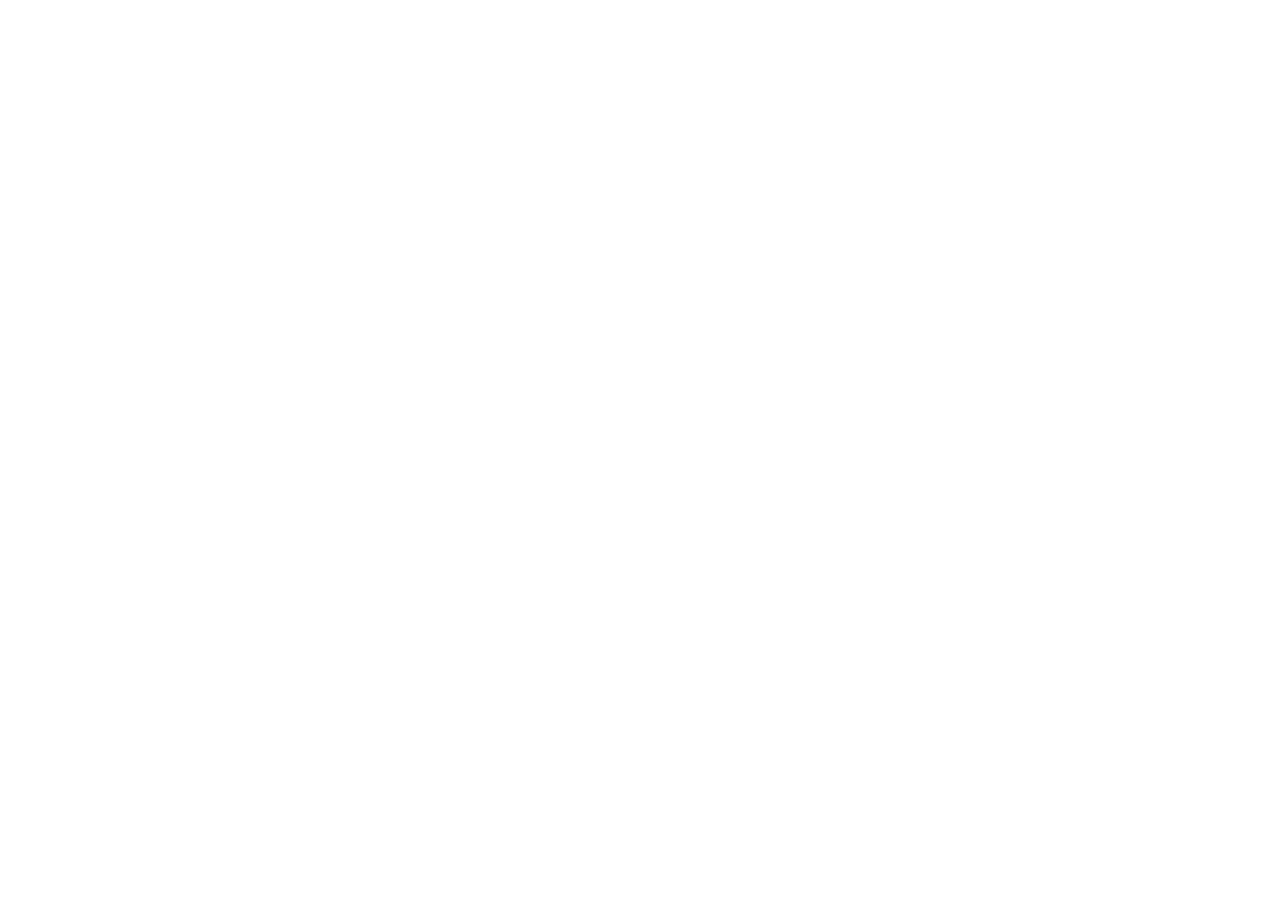
==== commit 759b518f: "new update" ====
--- a/index.html
+++ b/index.html
@@ -1,259 +1,64 @@
-<!DOCTYPE html>
-<html lang="en">
+<!DOCTYPE HTML>
+<!--
+	Aerial by HTML5 UP
+	html5up.net | @ajlkn
+	Free for personal and commercial use under the CCA 3.0 license (html5up.net/license)
+-->
+<html>
+	<head>
+		<title>Maharshi Solanki</title>
+		<meta charset="utf-8" />
+		<meta name="viewport" content="width=device-width, initial-scale=1, user-scalable=no" />
+		<link rel="stylesheet" href="assets/css/main.css" />
+		<noscript><link rel="stylesheet" href="assets/css/noscript.css" /></noscript>
+	</head>
+	<body class="is-preload">
+		<div id="wrapper">
+			<div id="bg"></div>
+			<div id="overlay"></div>
+			<div id="main">
 
-<!-- Mirrored from technext.github.io/cocoon/index.html by HTTrack Website Copier/3.x [XR&CO'2014], Thu, 21 Mar 2019 14:47:59 GMT -->
-<!-- Added by HTTrack --><meta http-equiv="content-type" content="text/html;charset=utf-8" /><!-- /Added by HTTrack -->
-<head>
-    <!-- ========== Meta Tags ========== -->
-    <meta charset="UTF-8">
-    <meta name="description" content="Cocoon -Portfolio">
-    <meta name="keywords" content="Cocoon , Portfolio">
-    <meta name="author" content="Pharaohlab">
-    <meta name="viewport" content="width=device-width, initial-scale=1, maximum-scale=1">
+				<!-- Header -->
+					<header id="header">
+						<h1>Maharshi Solanki</h1>
+						<p>Maker &nbsp;&bull;&nbsp; Designer &nbsp;&bull;&nbsp; Developer</p>
+						<p>Traveller &nbsp;&bull;&nbsp; Explorer </p>
 
-    <!-- ========== Title ========== -->
-    <title> Maharshi</title>
-    <!-- ========== Favicon Ico ========== -->
-    <!--<link rel="icon" href="fav.ico">-->
-    <!-- ========== STYLESHEETS ========== -->
-    <!-- Bootstrap CSS -->
-    <link href="assets/css/bootstrap.min.css" rel="stylesheet">
-    <!-- Fonts Icon CSS -->
-    <link href="assets/css/font-awesome.min.css" rel="stylesheet">
-    <link href="assets/css/et-line.css" rel="stylesheet">
-    <link href="assets/css/ionicons.min.css" rel="stylesheet">
-    <!-- Carousel CSS -->
-    <link href="assets/css/slick.css" rel="stylesheet">
-    <!-- Magnific-popup -->
-    <link rel="stylesheet" href="assets/css/magnific-popup.css">
-    <!-- Animate CSS -->
-    <link rel="stylesheet" href="assets/css/animate.min.css">
-    <!-- Custom styles for this template -->
-    <link href="assets/css/main.css" rel="stylesheet">
-    <!-- Include in <head> to load fonts from Google -->
-<link href='https://fonts.googleapis.com/css?family=Rock+Salt:400' rel='stylesheet' type='text/css'>
-</head>
-<body>
+						<nav>
+							<ul>
+								<li><a href="https://www.instagram.com/im_macky_/" class="icon brands fa-instagram"><span class="label">Instagram</span></a></li>
+								<li><a href="https://www.facebook.com/hackx.maharshi.99/" class="icon brands fa-facebook-f"><span class="label">Facebook</span></a></li>
+								<li><a href="https://maharshisolanki.8b.io/" class="icon brands fa-connectdevelop"><span class="label">Web Page</span></a></li>
+								<li><a href="https://github.com/maharshisolanki" class="icon brands fa-github"><span class="label">Github</span></a></li>
+								<li><a href="https://wa.me/918866503099?text=Hello" class="icon brands fa-whatsapp"><span class="label">Whatsapp</span></a></li>
+							</ul>
+						</nav>
+					</header>
 
+				<!-- Footer -->
+					<footer id="footer">
+						<span class="copyright">&copy;2018 Macky. Design: <a href="maharshisolanki.github.io">M.Create</a>.</span>
+					</footer>
 
-<div class="body-container container-fluid">
-    <a class="menu-btn" href="javascript:void(0)">
-        <i class="ion ion-grid"></i>
-    </a>
-    <div class="row justify-content-center">
-        <!--=================== side menu ====================-->
-        <div class="col-lg-2 col-md-3 col-12 menu_block">
-
-            <!--logo -->
-            <div class="logo_box">
-                <a href="#">
-                    <img src="assets/img/logo.png" width="50%" alt="cocoon">
-                </a>
-            </div>
-            <!--logo end-->
-
-            <!--main menu -->
-            <div class="side_menu_section">
-                <ul class="menu_nav">
-                    <li class="active">
-                        <a href="index.html">
-                            Home
-                        </a>
-                    </li>
-                     <li>
-                        <a href="skills.html">
-                            Skills
-                        </a>
-                    </li>
-                    <li>
-                        <a href="blog.html">
-                            Works
-                        </a>
-                    </li>
-                    
-                     <li>
-                        <a href="http://archive.fabacademy.org/2019/labs/cept/students/maharshi-solanki/" target="_blank">
-                            FAB Acadmey
-                        </a>
-                    </li>
-                    <li>
-                        <a href="contact.html">
-                            Contact
-                        </a>
-                    </li>
-                    <li></li>
-                </ul>
-            </div>
-            <!--main menu end -->
-
-            
-
-            <!--social and copyright -->
-            <div class="side_menu_bottom">
-                <div class="side_menu_bottom_inner">
-                    <ul class="social_menu">
-                        <li>
-                            <a href="https://www.linkedin.com/in/maharshisolanki/"> <i class="ion ion-social-linkedin"></i> </a>
-                        </li>
-                        <li>
-                            <a href="https://www.facebook.com/hackx.maharshi.99"> <i class="ion ion-social-facebook"></i> </a>
-                        </li>
-                        <li>
-                            <a href="https://www.twitter.com/maharshisolanki"> <i class="ion ion-social-twitter"></i> </a>
-                        </li>
-                        <li>
-                            <a href="https://www.instagram.com/it's_macky99"> <i class="ion ion-social-instagram"></i> </a>
-                        </li>
-                        <li>
-                            <a href="https://https://encube-fablab.github.io/team/"> <i class="ion ion-social-post"></i> </a>
-                        </li>
-                    </ul>
-                    <div class="copy_right">
-                        <!-- Link back to Colorlib can't be removed. Template is licensed under CC BY 3.0. -->
-                        <p class="copyright">Copyright &copy;2017 </p><p>|All rights reserved | </p><p>This is made with <i class="fa fa-heart-o" aria-hidden="true"></i> by <a href="https://maharshi.me/" target="_blank">Macky</a></p>
-                        <!-- Link back to Colorlib can't be removed. Template is licensed under CC BY 3.0. -->
-                    </div>
-                </div>
-            </div>
-            <!--social and copyright end -->
-
-        </div>
-        <!--=================== side menu end====================-->
-
-       
-            <!--=================== content body ====================-->
-        <div class="col-lg-10 col-md-9 col-12 body_block  align-content-center">
-            <div>
-                <div class="img_card">
-                    <div class="row justify-content-center">
-                        <div class="col-md-6 col-7 content_section">
-                            <div class="content_box">
-                                <div class="content_box_inner">
-                                    <div>
-                                        <h3>
-                                            Just a few words about me
-                                        </h3>
-                                        <p>
-                                          <h4>  My Name is Maharshi Solanki</h4>. 
-                                        </p><p>I’m a web designer and web developer with experience in the design industry and education industry. My lifetime goal is to use technology to change the World. I am obsessed with all things business, technology and design and often step inside related fields. My journey in designing and developing websites, building interactive experiences.
-
-                                            </p><p>Now onwards area of intrest in Digital fabrication!
-                                        </p>
-                                        <button class="button" ><a href="resume.pdf" > Hire Me</a></button>
-                                    </div>
-                                    <!--===================testimonial start====================--
-                                    <div class="testimonial_carousel mt50">
-
-                                        <div class="testimonial_box">
-                                            <p>
-                                                Lorem ipsum dolor sit amet, consectetur adipiscing elit. Curabitur leo est, feugiat nec elementum id, suscipit id nulla. Nulla sit amet luctus dolor. Etiam finibus consequat ante ac congue. Quisque porttitor porttitor tempus.
-                                            </p>
-                                            <div class="testimonial_author">
-                                                <img src="assets/img/user.png" alt="author">
-                                                <h5>maria smith</h5>
-                                                <p>project manager <span>company</span></p>
-                                            </div>
-                                        </div>
-
-                                        <div class="testimonial_box">
-                                            <p>
-                                                Lorem ipsum dolor sit amet, consectetur adipiscing elit. Curabitur leo est, feugiat nec elementum id, suscipit id nulla. Nulla sit amet luctus dolor. Etiam finibus consequat ante ac congue. Quisque porttitor porttitor tempus.
-                                            </p>
-                                            <div class="testimonial_author">
-                                                <img src="assets/img/user.png" alt="author">
-                                                <h5>maria smith</h5>
-                                                <p>project manager <span>company</span></p>
-                                            </div>
-                                        </div>
-<<<<<<< HEAD
-=======
-
-                                        <div class="testimonial_box">
-                                            <p>
-                                                Lorem ipsum dolor sit amet, consectetur adipiscing elit. Curabitur leo est, feugiat nec elementum id, suscipit id nulla. Nulla sit amet luctus dolor. Etiam finibus consequat ante ac congue. Quisque porttitor porttitor tempus.
-                                            </p>
-                                            <div class="testimonial_author">
-                                                <img src="assets/img/user.png" alt="author">
-                                                <h5>maria smith</h5>
-                                                <p>project manager <span>company</span></p>
-                                            </div>
-                                        </div>
->>>>>>> ee99d92612f0bda92a192732dade51782130e92c
-
-                                        <div class="testimonial_box">
-                                            <p>
-                                                Lorem ipsum dolor sit amet, consectetur adipiscing elit. Curabitur leo est, feugiat nec elementum id, suscipit id nulla. Nulla sit amet luctus dolor. Etiam finibus consequat ante ac congue. Quisque porttitor porttitor tempus.
-                                            </p>
-                                            <div class="testimonial_author">
-                                                <img src="assets/img/user.png" alt="author">
-                                                <h5>maria smith</h5>
-                                                <p>project manager <span>company</span></p>
-                                            </div>
-                                        </div>
-<<<<<<< HEAD
-
-                                        <div class="testimonial_box">
-                                            <p>
-                                                Lorem ipsum dolor sit amet, consectetur adipiscing elit. Curabitur leo est, feugiat nec elementum id, suscipit id nulla. Nulla sit amet luctus dolor. Etiam finibus consequat ante ac congue. Quisque porttitor porttitor tempus.
-                                            </p>
-                                            <div class="testimonial_author">
-                                                <img src="assets/img/user.png" alt="author">
-                                                <h5>maria smith</h5>
-                                                <p>project manager <span>company</span></p>
-                                            </div>
-                                        </div>
-=======
->>>>>>> ee99d92612f0bda92a192732dade51782130e92c
-                                    </div>
-                                    <--===================testimonial end====================-->
-                                </div>
-                            </div>
-                        </div>
-                        <div class="col-md-6 col-5 img_section" style="background-image: url('assets/img/about.png');"></div>
-                    </div>
-                </div>
-            </div>
-        </div>
-        <!--=================== content body end ====================-->    
-              
-
-        <!--=================== content body end ====================-->
-    </div>
-</div>
-<!--Start of Tawk.to Script-->
+			</div>
+		</div>
+		<script>
+			window.onload = function() { document.body.classList.remove('is-preload'); }
+			window.ontouchmove = function() { return false; }
+			window.onorientationchange = function() { document.body.scrollTop = 0; }
+		</script>
+	</body>
+	<!--Start of Tawk.to Script-->
 <script type="text/javascript">
-var Tawk_API=Tawk_API||{}, Tawk_LoadStart=new Date();
-(function(){
-var s1=document.createElement("script"),s0=document.getElementsByTagName("script")[0];
-s1.async=true;
-s1.src='https://embed.tawk.to/5c947f09c37db86fcfcf3feb/default';
-s1.charset='UTF-8';
-s1.setAttribute('crossorigin','*');
-s0.parentNode.insertBefore(s1,s0);
-})();
-</script>
-<!--End of Tawk.to Script-->
-
-<!-- jquery -->
-<script src="assets/js/jquery.min.js"></script>
-<!-- bootstrap -->
-<script src="assets/js/popper.js"></script>
-<script src="assets/js/bootstrap.min.js"></script>
-<script src="assets/js/waypoints.min.js"></script>
-<!--slick carousel -->
-<script src="assets/js/slick.min.js"></script>
-<!--Portfolio Filter-->
-<script src="assets/js/imgloaded.js"></script>
-<script src="assets/js/isotope.js"></script>
-<!-- Magnific-popup -->
-<script src="assets/js/jquery.magnific-popup.min.js"></script>
-<!--Counter-->
-<script src="assets/js/jquery.counterup.min.js"></script>
-<!-- WOW JS -->
-<script src="assets/js/wow.min.js"></script>
-<!-- Custom js -->
-<script src="assets/js/main.js"></script>
-</body>
-
-<!-- Mirrored from technext.github.io/cocoon/index.html by HTTrack Website Copier/3.x [XR&CO'2014], Thu, 21 Mar 2019 14:48:10 GMT -->
+	var Tawk_API=Tawk_API||{}, Tawk_LoadStart=new Date();
+	(function(){
+	var s1=document.createElement("script"),s0=document.getElementsByTagName("script")[0];
+	s1.async=true;
+	s1.src='https://embed.tawk.to/5c947f09c37db86fcfcf3feb/default';
+	s1.charset='UTF-8';
+	s1.setAttribute('crossorigin','*');
+	s0.parentNode.insertBefore(s1,s0);
+	})();
+	</script>
+	<!--End of Tawk.to Script-->
 </html>--- a/assets/css/main.css
+++ b/assets/css/main.css
@@ -1,2606 +1,1081 @@
+@import url("https://fonts.googleapis.com/css?family=Source+Sans+Pro:300,900");
+@import url("fontawesome-all.min.css");
+
 /*
- * Cocoon -  Portfolio html  Template
- * Build Date: december 2017
- * Author: colorlib
- * Copyright (C) 2018 colorlib
- */
-/* ------------------------------------- */
-/* TABLE OF CONTENTS
-/* -------------------------------------
-    . GENERAL
-    . SIDE MENU
-    . BODY SIDE GENEREL CLASSES
-    . BUTTONS
-    . ICON BOXES
-    . PROJECTS SECTION (PORTFOLIO)
-    . BLOG  SECTION
-    . COUNTER SECTION
-    . Testimonial SECTION
-	. Contact Section
-	.PROGRESSBAR
-	.SINGLE POST (COMMENTS SIDEBAR TAGS LIST)
-	------------------------------------- */
-/*  ----------------------------------------------------
-1. GENERAL
--------------------------------------------------------- */
-/* ----------------IMPORT GOOGLE FONTS ------------------- */
-@import url("https://fonts.googleapis.com/css?family=Montserrat:300,300i,400,500");
-/* ----------------Text Fonts ------------------- */
+	Aerial by HTML5 UP
+	html5up.net | @ajlkn
+	Free for personal and commercial use under the CCA 3.0 license (html5up.net/license)
+*/
+
+html, body, div, span, applet, object,
+iframe, h1, h2, h3, h4, h5, h6, p, blockquote,
+pre, a, abbr, acronym, address, big, cite,
+code, del, dfn, em, img, ins, kbd, q, s, samp,
+small, strike, strong, sub, sup, tt, var, b,
+u, i, center, dl, dt, dd, ol, ul, li, fieldset,
+form, label, legend, table, caption, tbody,
+tfoot, thead, tr, th, td, article, aside,
+canvas, details, embed, figure, figcaption,
+footer, header, hgroup, menu, nav, output, ruby,
+section, summary, time, mark, audio, video {
+	margin: 0;
+	padding: 0;
+	border: 0;
+	font-size: 100%;
+	font: inherit;
+	vertical-align: baseline;}
+
+article, aside, details, figcaption, figure,
+footer, header, hgroup, menu, nav, section {
+	display: block;}
+
 body {
-  font-size: 20px;
-  line-height: 1.6;
-  font-weight: 300;
-  font-family: "Montserrat", sans-serif;
-  color: #9c9ca9;
-  font-style: normal;
-  overflow-x: hidden;
+	line-height: 1;
 }
 
-h1, h2, h3, h4, h5, h6 {
-  font-family: "Montserrat", sans-serif;
-  font-weight: 400;
-  color: #18181c;
-  line-height: 1.3;
+ol, ul {
+	list-style: none;
 }
 
-h1, .h1 {
-  font-size: 42px;
-  margin-bottom: 25px;
+blockquote, q {
+	quotes: none;
 }
 
-h2, .h2 {
-  font-size: 38px;
-  margin-bottom: 25px;
+	blockquote:before, blockquote:after, q:before, q:after {
+		content: '';
+		content: none;
+	}
+
+table {
+	border-collapse: collapse;
+	border-spacing: 0;
 }
 
-h3, .h3 {
-  font-size: 36px;
-  margin-bottom: 25px;
+body {
+	-webkit-text-size-adjust: none;
 }
 
-h4, .h4 {
-  font-size: 18px;
-  margin-bottom: 15px;
+mark {
+	background-color: transparent;
+	color: inherit;
 }
 
-h5, .h5 {
-  font-size: 16px;
-  margin-bottom: 15px;
+input::-moz-focus-inner {
+	border: 0;
+	padding: 0;
 }
 
-h6, .h6 {
-  font-size: 14px;
-  margin-bottom: 10px;
+input, select, textarea {
+	-moz-appearance: none;
+	-webkit-appearance: none;
+	-ms-appearance: none;
+	appearance: none;
 }
 
-p {
-  font-size: 16px;
-  font-family: "Montserrat", sans-serif;
-  margin: 0 0 15px;
-  line-height: 2.1;
-  font-weight: 300;
-  color: #9c9ca9;
-}
-p:last-child {
-  margin-bottom: 0;
-}
-
-a {
-  color: inherit;
-  text-decoration: none;
-  cursor: pointer;
-  font-size: 13px;
-  font-weight: 400;
-  -webkit-transition: all 0.4s ease-in-out;
-  transition: all 0.4s ease-in-out;
-}
-
-a:hover,
-a:focus,
-a:active {
-  text-decoration: none;
-  outline: none;
-  color: #9c9ca9;
-  -webkit-transition: all 0.4s ease-in-out;
-  transition: all 0.4s ease-in-out;
-}
-
-ul.nosyely_list {
-  padding: 0;
-  margin: 0;
-  list-style: none;
-}
-
-.section_title {
-  position: relative;
-  margin-bottom: 25px;
-}
-.section_title h4 {
-  text-transform: capitalize;
-  font-weight: 500;
-}
-.section_title h4:after {
-  height: 2px;
-  width: 30px;
-  content: "";
-  background-color: #99896e;
-  position: absolute;
-  left: 2px;
-  bottom: -10px;
-}
-
-blockquote {
-  padding: 75px 25px 25px;
-  font-size: 20px;
-  text-align: center;
-  margin: 25px 50px;
-}
-blockquote:before {
-  content: open-quote;
-  display: block;
-  font-size: 134px;
-  font-family: Georgia, Verdana, Roboto, serif;
-  line-height: 0.2;
-  padding: 0;
-  opacity: 0.2;
-  font-weight: 600;
-  margin: 0;
-}
-blockquote p {
-  font-size: 18px;
-  text-transform: capitalize;
-  font-weight: 400;
-  font-style: italic;
-}
-
-.text-muted {
-  color: #868e96 !important;
-  font-size: 14px;
-  line-height: 2.1;
-}
-
-strong {
-  font-weight: 700;
-}
-
-.text-xs {
-  font-size: 11px;
-}
-
-.text-xl {
-  font-size: 48px;
-  font-weight: 600;
-  letter-spacing: 1px;
-}
-
-.uppercase {
-  text-transform: uppercase;
-}
-
-.capitalize {
-  text-transform: capitalize;
-}
-
-img {
-  max-width: 100%;
-}
-
-@media (max-width: 768px) {
-  h1, .h1 {
-    font-size: 28px;
-    line-height: 40px;
-    margin-bottom: 15px;
-    font-weight: 700;
-  }
-
-  h2, .h2 {
-    font-size: 24px;
-    line-height: 40px;
-    margin-bottom: 15px;
-  }
-
-  h3, .h3 {
-    font-size: 20px;
-    line-height: 30px;
-    margin-bottom: 15px;
-  }
-
-  h4, .h4 {
-    font-size: 16px;
-    line-height: 30px;
-    margin-bottom: 10px;
-  }
-
-  h5, .h5 {
-    font-size: 14px;
-    line-height: 25px;
-    margin-bottom: 10px;
-  }
-
-  h6, .h6 {
-    font-size: 12px;
-    line-height: 25px;
-    margin-bottom: 5px;
-  }
-
-  .hide-md {
-    display: none !important;
-  }
-}
-/* ----------------Responsive Align ------------------- */
-@media all and (max-width: 767px) {
-  .text-center-xs {
-    text-align: center;
-  }
-
-  .text-left-xs {
-    text-align: left;
-  }
-
-  .text-right-xs {
-    text-align: right;
-  }
-}
-.loader {
-  position: fixed;
-  top: 0;
-  bottom: 0;
-  width: 100%;
-  background-color: #f7f7f7;
-  z-index: 999999;
-}
-.loader .loader-inner {
-  position: absolute;
-  border: 2px solid #99896e;
-  border-radius: 50%;
-  width: 40px;
-  height: 40px;
-  left: calc(50% - 20px);
-  top: calc(50% - 20px);
-  border-right: 0;
-  border-top-color: transparent;
-  -webkit-animation: loader-inner 1s cubic-bezier(0.42, 0.61, 0.58, 0.41) infinite;
-  animation: loader-inner 1s cubic-bezier(0.42, 0.61, 0.58, 0.41) infinite;
-}
-
-@-webkit-keyframes loader-outter {
-  0% {
-    -webkit-transform: rotate(0deg);
-    transform: rotate(0deg);
-  }
-  100% {
-    -webkit-transform: rotate(360deg);
-    transform: rotate(360deg);
-  }
-}
-@keyframes loader-outter {
-  0% {
-    -webkit-transform: rotate(0deg);
-    transform: rotate(0deg);
-  }
-  100% {
-    -webkit-transform: rotate(360deg);
-    transform: rotate(360deg);
-  }
-}
-@-webkit-keyframes loader-inner {
-  0% {
-    -webkit-transform: rotate(0deg);
-    transform: rotate(0deg);
-  }
-  100% {
-    -webkit-transform: rotate(-360deg);
-    transform: rotate(-360deg);
-  }
-}
-@keyframes loader-inner {
-  0% {
-    -webkit-transform: rotate(0deg);
-    transform: rotate(0deg);
-  }
-  100% {
-    -webkit-transform: rotate(-360deg);
-    transform: rotate(-360deg);
-  }
-}
-/* ----------------colors------------------- */
-.color-gray {
-  color: #f4f8fc !important;
-}
-
-.color-dark-gray {
-  color: #9c9ca9 !important;
-}
-
-.color-dark {
-  color: #333333 !important;
-}
-
-.color-black {
-  color: #18181c !important;
-}
-
-.color-light {
-  color: #ffffff !important;
-}
-
-.color-green {
-  color: #6cc47f !important;
-}
-
-.color-blue {
-  color: #0652fd !important;
-}
-
-.color-red {
-  color: #f97794 !important;
-}
-
-.color-orange {
-  color: #f79257 !important;
-}
-
-.color-yellow {
-  color: #ffbf00 !important;
-}
-
-.color-purple {
-  color: #926cc4 !important;
-}
-
-.bg-grad-purple {
-  background: #8C66CA;
-  background: linear-gradient(135deg, #E25574 0%, #8C66CA 100%);
-}
-
-.bg-macaroni {
-  background: -webkit-gradient(linear, left top, right top, from(#ff5f6d), to(#ffc371));
-  background: linear-gradient(90deg, #ff5f6d 0%, #ffc371 100%);
-}
-
-.bg-light {
-  background-color: #ffffff !important;
-}
-
-.bg-gray {
-  background-color: #f4f8fc !important;
-}
-
-.bg-black {
-  background-color: #18181c !important;
-}
-
-.bg-blue {
-  background-color: #0652fd !important;
-}
-
-.bg-purple {
-  background-color: #926cc4 !important;
-}
-
-/* --------------PADDING STYLE-------------- */
-.p0 {
-  padding: 0 !important;
-}
-
-.p5 {
-  padding: 5px !important;
-}
-
-.p10 {
-  padding: 10px !important;
-}
-
-.p15 {
-  padding: 15px !important;
-}
-
-.p20 {
-  padding: 20px !important;
-}
-
-.p25 {
-  padding: 25px !important;
-}
-
-.p30 {
-  padding: 30px !important;
-}
-
-.p35 {
-  padding: 35px !important;
-}
-
-.p40 {
-  padding: 40px !important;
-}
-
-.p45 {
-  padding: 45px !important;
-}
-
-.p50 {
-  padding: 50px !important;
-}
-
-.p55 {
-  padding: 55px !important;
-}
-
-.p60 {
-  padding: 60px !important;
-}
-
-.p65 {
-  padding: 65px !important;
-}
-
-.p70 {
-  padding: 70px !important;
-}
-
-.p75 {
-  padding: 75px !important;
-}
-
-.p80 {
-  padding: 80px !important;
-}
-
-.p85 {
-  padding: 85px !important;
-}
-
-.p90 {
-  padding: 90px !important;
-}
-
-.p95 {
-  padding: 95px !important;
-}
-
-.p100 {
-  padding: 100px !important;
-}
-
-.pt0 {
-  padding-top: 0 !important;
-}
-
-.pt5 {
-  padding-top: 5px !important;
-}
-
-.pt10 {
-  padding-top: 10px !important;
-}
-
-.pt15 {
-  padding-top: 15px !important;
-}
-
-.pt20 {
-  padding-top: 20px !important;
-}
-
-.pt25 {
-  padding-top: 25px !important;
-}
-
-.pt30 {
-  padding-top: 30px !important;
-}
-
-.pt35 {
-  padding-top: 35px !important;
-}
-
-.pt40 {
-  padding-top: 40px !important;
-}
-
-.pt45 {
-  padding-top: 45px !important;
-}
-
-.pt50 {
-  padding-top: 50px !important;
-}
-
-.pt55 {
-  padding-top: 55px !important;
-}
-
-.pt60 {
-  padding-top: 60px !important;
-}
-
-.pt65 {
-  padding-top: 65px !important;
-}
-
-.pt70 {
-  padding-top: 70px !important;
-}
-
-.pt75 {
-  padding-top: 75px !important;
-}
-
-.pt80 {
-  padding-top: 80px !important;
-}
-
-.pt85 {
-  padding-top: 85px !important;
-}
-
-.pt90 {
-  padding-top: 90px !important;
-}
-
-.pt95 {
-  padding-top: 95px !important;
-}
-
-.pt100 {
-  padding-top: 100px !important;
-}
-
-.pt120 {
-  padding-top: 120px !important;
-}
-
-.pt200 {
-  padding-top: 200px !important;
-}
-
-.pr0 {
-  padding-right: 0 !important;
-}
-
-.pr5 {
-  padding-right: 5px !important;
-}
-
-.pr10 {
-  padding-right: 10px !important;
-}
-
-.pr15 {
-  padding-right: 15px !important;
-}
-
-.pr20 {
-  padding-right: 20px !important;
-}
-
-.pr25 {
-  padding-right: 25px !important;
-}
-
-.pr30 {
-  padding-right: 30px !important;
-}
-
-.pr35 {
-  padding-right: 35px !important;
-}
-
-.pr40 {
-  padding-right: 40px !important;
-}
-
-.pr45 {
-  padding-right: 45px !important;
-}
-
-.pr50 {
-  padding-right: 50px !important;
-}
-
-.pr55 {
-  padding-right: 55px !important;
-}
-
-.pr60 {
-  padding-right: 60px !important;
-}
-
-.pr65 {
-  padding-right: 65px !important;
-}
-
-.pr70 {
-  padding-right: 70px !important;
-}
-
-.pr75 {
-  padding-right: 75px !important;
-}
-
-.pr80 {
-  padding-right: 80px !important;
-}
-
-.pr85 {
-  padding-right: 85px !important;
-}
-
-.pr90 {
-  padding-right: 90px !important;
-}
-
-.pr95 {
-  padding-right: 95px !important;
-}
-
-.pr100 {
-  padding-right: 100px !important;
-}
-
-.pb0 {
-  padding-bottom: 0 !important;
-}
-
-.pb5 {
-  padding-bottom: 5px !important;
-}
-
-.pb10 {
-  padding-bottom: 10px !important;
-}
-
-.pb15 {
-  padding-bottom: 15px !important;
-}
-
-.pb20 {
-  padding-bottom: 20px !important;
-}
-
-.pb25 {
-  padding-bottom: 25px !important;
-}
-
-.pb30 {
-  padding-bottom: 30px !important;
-}
-
-.pb35 {
-  padding-bottom: 35px !important;
-}
-
-.pb40 {
-  padding-bottom: 40px !important;
-}
-
-.pb45 {
-  padding-bottom: 45px !important;
-}
-
-.pb50 {
-  padding-bottom: 50px !important;
-}
-
-.pb55 {
-  padding-bottom: 55px !important;
-}
-
-.pb60 {
-  padding-bottom: 60px !important;
-}
-
-.pb65 {
-  padding-bottom: 65px !important;
-}
-
-.pb70 {
-  padding-bottom: 70px !important;
-}
-
-.pb75 {
-  padding-bottom: 75px !important;
-}
-
-.pb80 {
-  padding-bottom: 80px !important;
-}
-
-.pb85 {
-  padding-bottom: 85px !important;
-}
-
-.pb90 {
-  padding-bottom: 90px !important;
-}
-
-.pb95 {
-  padding-bottom: 95px !important;
-}
-
-.pb100 {
-  padding-bottom: 100px !important;
-}
-
-.pb120 {
-  padding-bottom: 120px !important;
-}
-
-.pb200 {
-  padding-bottom: 200px !important;
-}
-
-.pl0 {
-  padding-left: 0;
-}
-
-.pl5 {
-  padding-left: 5px;
-}
-
-.pl10 {
-  padding-left: 10px;
-}
-
-.pl15 {
-  padding-left: 15px;
-}
-
-.pl20 {
-  padding-left: 20px;
-}
-
-.pl25 {
-  padding-left: 25px;
-}
-
-.pl30 {
-  padding-left: 30px;
-}
-
-.pl35 {
-  padding-left: 35px;
-}
-
-.pl40 {
-  padding-left: 40px;
-}
-
-.pl45 {
-  padding-left: 45px;
-}
-
-.pl50 {
-  padding-left: 50px;
-}
-
-.pl55 {
-  padding-left: 55px;
-}
-
-.pl60 {
-  padding-left: 60px;
-}
-
-.pl65 {
-  padding-left: 65px;
-}
-
-.pl70 {
-  padding-left: 70px;
-}
-
-.pl75 {
-  padding-left: 75px;
-}
-
-.pl80 {
-  padding-left: 80px;
-}
-
-.pl85 {
-  padding-left: 85px;
-}
-
-.pl90 {
-  padding-left: 90px;
-}
-
-.pl95 {
-  padding-left: 95px;
-}
-
-.pl100 {
-  padding-left: 100px;
-}
-
-/*  -----------------MARGIN STYLE----------------------- */
-.m0 {
-  margin: 0;
-}
-
-.m5 {
-  margin: 5px;
-}
-
-.m10 {
-  margin: 10px;
-}
-
-.m15 {
-  margin: 15px;
-}
-
-.m20 {
-  margin: 20px;
-}
-
-.m25 {
-  margin: 25px;
-}
-
-.m30 {
-  margin: 30px;
-}
-
-.m35 {
-  margin: 35px;
-}
-
-.m40 {
-  margin: 40px;
-}
-
-.m45 {
-  margin: 45px;
-}
-
-.m50 {
-  margin: 50px;
-}
-
-.m55 {
-  margin: 55px;
-}
-
-.m60 {
-  margin: 60px;
-}
-
-.m65 {
-  margin: 65px;
-}
-
-.m70 {
-  margin: 70px;
-}
-
-.m75 {
-  margin: 75px;
-}
-
-.m80 {
-  margin: 80px;
-}
-
-.m85 {
-  margin: 85px;
-}
-
-.m90 {
-  margin: 90px;
-}
-
-.m95 {
-  margin: 95px;
-}
-
-.m100 {
-  margin: 100px;
-}
-
-.mt0 {
-  margin-top: 0 !important;
-}
-
-.mt5 {
-  margin-top: 5px !important;
-}
-
-.mt10 {
-  margin-top: 10px !important;
-}
-
-.mt15 {
-  margin-top: 15px !important;
-}
-
-.mt20 {
-  margin-top: 20px !important;
-}
-
-.mt25 {
-  margin-top: 25px !important;
-}
-
-.mt30 {
-  margin-top: 30px !important;
-}
-
-.mt35 {
-  margin-top: 35px !important;
-}
-
-.mt40 {
-  margin-top: 40px !important;
-}
-
-.mt45 {
-  margin-top: 45px !important;
-}
-
-.mt50 {
-  margin-top: 50px !important;
-}
-
-.mt55 {
-  margin-top: 55px !important;
-}
-
-.mt60 {
-  margin-top: 60px !important;
-}
-
-.mt65 {
-  margin-top: 65px !important;
-}
-
-.mt70 {
-  margin-top: 70px !important;
-}
-
-.mt75 {
-  margin-top: 75px !important;
-}
-
-.mt80 {
-  margin-top: 80px !important;
-}
-
-.mt85 {
-  margin-top: 85px !important;
-}
-
-.mt90 {
-  margin-top: 90px !important;
-}
-
-.mt95 {
-  margin-top: 95px !important;
-}
-
-.mt100 {
-  margin-top: 100px !important;
-}
-
-.mt110 {
-  margin-top: 110px !important;
-}
-
-.mt120 {
-  margin-top: 120px !important;
-}
-
-.mt-75 {
-  margin-top: -75px !important;
-}
-
-.mr0 {
-  margin-right: 0 !important;
-}
-
-.mr5 {
-  margin-right: 5px !important;
-}
-
-.mr10 {
-  margin-right: 10px !important;
-}
-
-.mr15 {
-  margin-right: 15px !important;
-}
-
-.mr20 {
-  margin-right: 20px !important;
-}
-
-.mr25 {
-  margin-right: 25px !important;
-}
-
-.mr30 {
-  margin-right: 30px !important;
-}
-
-.mr35 {
-  margin-right: 35px !important;
-}
-
-.mr40 {
-  margin-right: 40px !important;
-}
-
-.mr45 {
-  margin-right: 45px !important;
-}
-
-.mr50 {
-  margin-right: 50px !important;
-}
-
-.mr55 {
-  margin-right: 55px !important;
-}
-
-.mr60 {
-  margin-right: 60px !important;
-}
-
-.mr65 {
-  margin-right: 65px !important;
-}
-
-.mr70 {
-  margin-right: 70px !important;
-}
-
-.mr75 {
-  margin-right: 75px !important;
-}
-
-.mr80 {
-  margin-right: 80px !important;
-}
-
-.mr85 {
-  margin-right: 85px !important;
-}
-
-.mr90 {
-  margin-right: 90px !important;
-}
-
-.mr95 {
-  margin-right: 95px !important;
-}
-
-.mr100 {
-  margin-right: 100px !important;
-}
-
-.mb0 {
-  margin-bottom: 0 !important;
-}
-
-.mb5 {
-  margin-bottom: 5px !important;
-}
-
-.mb10 {
-  margin-bottom: 10px !important;
-}
-
-.mb15 {
-  margin-bottom: 15px !important;
-}
-
-.mb20 {
-  margin-bottom: 20px !important;
-}
-
-.mb25 {
-  margin-bottom: 25px !important;
-}
-
-.mb30 {
-  margin-bottom: 30px !important;
-}
-
-.mb35 {
-  margin-bottom: 35px !important;
-}
-
-.mb40 {
-  margin-bottom: 40px !important;
-}
-
-.mb45 {
-  margin-bottom: 45px !important;
-}
-
-.mb50 {
-  margin-bottom: 50px !important;
-}
-
-.mb55 {
-  margin-bottom: 55px !important;
-}
-
-.mb60 {
-  margin-bottom: 60px !important;
-}
-
-.mb65 {
-  margin-bottom: 65px !important;
-}
-
-.mb70 {
-  margin-bottom: 70px !important;
-}
-
-.mb75 {
-  margin-bottom: 75px !important;
-}
-
-.mb80 {
-  margin-bottom: 80px !important;
-}
-
-.mb85 {
-  margin-bottom: 85px !important;
-}
-
-.mb90 {
-  margin-bottom: 90px !important;
-}
-
-.mb95 {
-  margin-bottom: 95px !important;
-}
-
-.mb100 {
-  margin-bottom: 100px !important;
-}
-
-.ml0 {
-  margin-left: 0 !important;
-}
-
-.ml5 {
-  margin-left: 5px !important;
-}
-
-.ml10 {
-  margin-left: 10px !important;
-}
-
-.ml15 {
-  margin-left: 15px !important;
-}
-
-.ml20 {
-  margin-left: 20px !important;
-}
-
-.ml25 {
-  margin-left: 25px !important;
-}
-
-.ml30 {
-  margin-left: 30px !important;
-}
-
-.ml35 {
-  margin-left: 35px !important;
-}
-
-.ml40 {
-  margin-left: 40px !important;
-}
-
-.ml45 {
-  margin-left: 45px !important;
-}
-
-.ml50 {
-  margin-left: 50px !important;
-}
-
-.ml55 {
-  margin-left: 55px !important;
-}
-
-.ml60 {
-  margin-left: 60px !important;
-}
-
-.ml65 {
-  margin-left: 65px !important;
-}
-
-.ml70 {
-  margin-left: 70px !important;
-}
-
-.ml75 {
-  margin-left: 75px !important;
-}
-
-.ml80 {
-  margin-left: 80px !important;
-}
-
-.ml85 {
-  margin-left: 85px !important;
-}
-
-.ml90 {
-  margin-left: 90px !important;
-}
-
-.ml95 {
-  margin-left: 95px !important;
-}
-
-.ml100 {
-  margin-left: 100px !important;
-}
-
-/*  --------------MARGIN STYLE MINUS----------------------------- */
-.mt-5 {
-  margin-top: -5px;
-}
-
-.mt-10 {
-  margin-top: -10px;
-}
-
-.mt-15 {
-  margin-top: -15px;
-}
-
-.mt-20 {
-  margin-top: -20px;
-}
-
-.mt-25 {
-  margin-top: -25px;
-}
-
-.mt-30 {
-  margin-top: -30px;
-}
-
-.mt-35 {
-  margin-top: -35px;
-}
-
-.mt-40 {
-  margin-top: -40px;
-}
-
-.mt-45 {
-  margin-top: -45px;
-}
-
-.mt-50 {
-  margin-top: -50px;
-}
-
-.mt-55 {
-  margin-top: -55px;
-}
-
-.mt-60 {
-  margin-top: -60px;
-}
-
-.mt-65 {
-  margin-top: -65px;
-}
-
-.mt-70 {
-  margin-top: -70px;
-}
-
-.mt-75 {
-  margin-top: -75px;
-}
-
-.mt-80 {
-  margin-top: -80px;
-}
-
-.mt-85 {
-  margin-top: -85px;
-}
-
-.mt-90 {
-  margin-top: -90px;
-}
-
-.mt-95 {
-  margin-top: -95px;
-}
-
-.mt-100 {
-  margin-top: -100px;
-}
-
-.mt-110 {
-  margin-top: -110px;
-}
-
-.mt-120 {
-  margin-top: -120px;
-}
-
-.mt-130 {
-  margin-top: -130px;
-}
-
-.mt-140 {
-  margin-top: -140px;
-}
-
-.mt-150 {
-  margin-top: -150px;
-}
-
-.ml-5 {
-  margin-left: -5px;
-}
-
-.ml-10 {
-  margin-left: -10px;
-}
-
-.ml-15 {
-  margin-left: -15px;
-}
-
-.ml-20 {
-  margin-left: -20px;
-}
-
-.ml-25 {
-  margin-left: -25px;
-}
-
-.ml-30 {
-  margin-left: -30px;
-}
-
-.ml-35 {
-  margin-left: -35px;
-}
-
-.ml-40 {
-  margin-left: -40px;
-}
-
-.ml-45 {
-  margin-left: -45px;
-}
-
-.ml-50 {
-  margin-left: -50px;
-}
-
-.ml-55 {
-  margin-left: -55px;
-}
-
-.ml-60 {
-  margin-left: -60px;
-}
-
-.ml-65 {
-  margin-left: -65px;
-}
-
-.ml-70 {
-  margin-left: -70px;
-}
-
-.ml-75 {
-  margin-left: -75px;
-}
-
-.ml-80 {
-  margin-left: -80px;
-}
-
-.ml-85 {
-  margin-left: -85px;
-}
-
-.ml-90 {
-  margin-left: -90px;
-}
-
-.ml-95 {
-  margin-left: -95px;
-}
-
-.ml-100 {
-  margin-left: -100px;
-}
-
-.ml-110 {
-  margin-left: -110px;
-}
-
-.ml-120 {
-  margin-left: -120px;
-}
-
-.ml-130 {
-  margin-left: -130px;
-}
-
-.ml-140 {
-  margin-left: -140px;
-}
-
-.ml-150 {
-  margin-left: -150px;
-}
-
-.mb-5 {
-  margin-bottom: -5px;
-}
-
-.mb-10 {
-  margin-bottom: -10px;
-}
-
-.mb-15 {
-  margin-bottom: -15px;
-}
-
-.mb-20 {
-  margin-bottom: -20px;
-}
-
-.mb-25 {
-  margin-bottom: -25px;
-}
-
-.mb-30 {
-  margin-bottom: -30px;
-}
-
-.mb-35 {
-  margin-bottom: -35px;
-}
-
-.mb-40 {
-  margin-bottom: -40px;
-}
-
-.mb-45 {
-  margin-bottom: -45px;
-}
-
-.mb-50 {
-  margin-bottom: -50px;
-}
-
-.mb-55 {
-  margin-bottom: -55px;
-}
-
-.mb-60 {
-  margin-bottom: -60px;
-}
-
-.mb-65 {
-  margin-bottom: -65px;
-}
-
-.mb-70 {
-  margin-bottom: -70px;
-}
-
-.mb-75 {
-  margin-bottom: -75px;
-}
-
-.mb-80 {
-  margin-bottom: -80px;
-}
-
-.mb-85 {
-  margin-bottom: -85px;
-}
-
-.mb-90 {
-  margin-bottom: -90px;
-}
-
-.mb-95 {
-  margin-bottom: -95px;
-}
-
-.mb-100 {
-  margin-bottom: -100px;
-}
-
-.mb-110 {
-  margin-bottom: -110px;
-}
-
-.mb-120 {
-  margin-bottom: -120px;
-}
-
-.mb-130 {
-  margin-bottom: -130px;
-}
-
-.mb-140 {
-  margin-bottom: -140px;
-}
-
-.mb-150 {
-  margin-bottom: -150px;
-}
-
-/*  ----------------------------------------------------
-2. HEADER
--------------------------------------------------------- */
-.body-container {
-  position: relative;
-}
-
-.menu-btn {
-  font-size: 36px;
-  text-align: center;
-  position: fixed;
-  right: 30px;
-  display: none;
-  opacity: 0;
-  bottom: 30px;
-  padding: 3px 0;
-  background-color: #fff;
-  z-index: 9999;
-  width: 60px;
-  color: #99896e;
-  height: 60px;
-  border-radius: 50px;
-  -webkit-box-shadow: 0 0 42px rgba(0, 0, 0, 0.1);
-          box-shadow: 0 0 42px rgba(0, 0, 0, 0.1);
-}
-.menu-btn:hover {
-  -webkit-box-shadow: 0 0 2px rgba(0, 0, 0, 0.09);
-          box-shadow: 0 0 2px rgba(0, 0, 0, 0.09);
-  color: #18181c;
-}
-
-.menu_block {
-  background-color: #18181c;
-  min-height: 100vh;
-  padding: 0;
-}
-.menu_block .logo_box {
-  text-align: center;
-  padding: 25px 10px;
-}
-.menu_block .side_menu_section {
-  margin-top: 50px;
-}
-.menu_block .side_title {
-  padding-left: 50px;
-  color: #99896e;
-  text-transform: capitalize;
-  font-size: 15px;
-  margin-bottom: 25px;
-  font-weight: 500;
-}
-.menu_block .side_menu_bottom {
-  min-height: 300px;
-}
-.menu_block .side_menu_bottom .side_menu_bottom_inner {
-  position: absolute;
-  left: 0;
-  right: 0;
-  bottom: 0;
-}
-.menu_block .copy_right {
-  padding: 25px;
-  color: #99896e;
-  margin-top: 50px;
-}
-.menu_block .copy_right p {
-  color: #99896e;
-  font-size: 12px;
-  text-align: center;
-  font-weight: 500;
-}
-
-.menu_nav {
-  width: 100%;
-  padding: 0;
-  list-style: none;
-  margin-left: 0;
-}
-.menu_nav li {
-  width: 100%;
-  display: inline-block;
-  padding: 0;
-  margin-top: 2px;
-}
-.menu_nav li a {
-  display: inline-block;
-  padding: 12px 25px 12px 50px;
-  background-color: transparent;
-  color: #ffffff;
-}
-.menu_nav li a:hover {
-  background-color: #99896e;
-}
-.menu_nav li a:focus {
-  background-color: #99896e;
-}
-.menu_nav li.active a {
-  background-color: #99896e;
-  color: #ffffff;
-}
-.menu_nav .sub-menu {
-  position: absolute;
-  right: 0;
-  left: 100%;
-  z-index: 999999;
-  background-color: #99896e;
-  padding: 10px;
-  display: inline-block;
-  min-width: 200px;
-}
-.menu_nav .sub-menu li a {
-  text-align: left;
-  padding: 10px 25px;
-  text-transform: capitalize;
-  background-color: transparent;
-}
-.menu_nav .sub-menu li a:hover {
-  color: #dddddd;
-}
-
-.filter_nav {
-  padding: 0;
-  margin: 0;
-  list-style: none;
-}
-.filter_nav li {
-  padding: 0;
-  margin-top: 2px;
-}
-.filter_nav li a {
-  display: inline-block;
-  padding: 8px 15px 8px 50px;
-  text-transform: capitalize;
-  color: #ffffff;
-}
-.filter_nav li a:hover {
-  background-color: #99896e;
-  color: #ffffff;
-}
-.filter_nav li.active a {
-  background-color: #99896e;
-  color: #ffffff;
-}
-
-.social_menu {
-  margin-top: 100px;
-  text-align: center;
-  padding: 0;
-  list-style: none;
-}
-.social_menu li {
-  display: inline-block;
-}
-.social_menu li a {
-  padding: 7px;
-  font-size: 20px;
-  color: #99896e;
-}
-.social_menu li a:hover {
-  color: #ffffff;
-}
-
-@media (max-width: 768px) {
-  .menu-btn {
-    opacity: 1;
-    display: block;
-  }
-
-  .menu_block {
-    min-height: 100%;
-    padding: 0;
-    max-width: 250px;
-    left: 0;
-    position: fixed;
-    top: 0;
-    bottom: 0;
-    overflow-x: hidden;
-    overflow-y: scroll;
-    z-index: 999999;
-    margin-left: -250px;
-    -webkit-transition: all 0.4s ease-in-out;
-    transition: all 0.4s ease-in-out;
-  }
-  .menu_block .side_menu_bottom {
-    position: relative;
-  }
-
-  .sidebar_closed .menu_block {
-    margin-left: 0;
-    -webkit-transition: all 0.4s ease-in-out;
-    transition: all 0.4s ease-in-out;
-  }
-}
-/*  ----------------------------------------------------
-3 body
--------------------------------------------------------- */
-.body_block {
-  background-color: #ffffff;
-  padding: 50px 30px;
-}
-
-.img_card {
-  position: relative;
-}
-.img_card .content_section {
-  background-color: #ffffff;
-  position: relative;
-  padding: 50px 0;
-}
-.img_card .content_section .content_box {
-  position: relative;
-  left: 0;
-  right: 0;
-  margin-right: -75px;
-  z-index: 999;
-  top: 0;
-  width: auto;
-  bottom: 0;
-  padding: 15px;
-  min-height: 500px;
-  background-color: #ffffff;
-}
-.img_card .content_section .content_box .content_box_inner {
-  padding: 25px 20px 25px 15px;
-}
-.img_card .img_section {
-  background-size: cover;
-  background-position: center center;
-  background-repeat: no-repeat;
-}
-
-/*  ----------------------------------------------------
-4 buttons
--------------------------------------------------------- */
-.btn {
-  font-size: 13px;
-  line-height: 1.7;
-  text-transform: capitalize;
-  color: #fff;
-  font-weight: 400;
-  padding: 15px 50px;
-  border-radius: 0;
-  outline: 0 !important;
-  border: none;
-  cursor: pointer;
-  letter-spacing: 1px;
-  background-color: #18181c;
-  -webkit-transition: all 300ms ease-in-out;
-  transition: all 300ms ease-in-out;
-}
-.btn:hover {
-  color: #18181c;
-  background-color: #fff;
-  -webkit-transition: all 300ms ease-in-out;
-  transition: all 300ms ease-in-out;
-}
-.btn:focus {
-  outline: 0 !important;
-  -webkit-box-shadow: 0 0 0 rgba(0, 0, 0, 0);
-          box-shadow: 0 0 0 rgba(0, 0, 0, 0);
-}
-
-.btn-sm {
-  padding: 10px 20px;
-}
-
-.btn-lg {
-  padding: 18px 50px;
-}
-
-.btn_center {
-  margin: 0 auto;
-  display: block;
-}
-
-.btn.btn-shadow {
-  -webkit-box-shadow: 3px 4px 5px 0 rgba(0, 0, 0, 0.09);
-  box-shadow: 3px 4px 5px 0 rgba(0, 0, 0, 0.09);
-}
-.btn.btn-shadow:hover {
-  -webkit-box-shadow: 1px 1px 1px 0 rgba(0, 0, 0, 0.09);
-  box-shadow: 1px 1px 1px 0 rgba(0, 0, 0, 0.09);
-}
-
-.btn-rounded {
-  border-radius: 50px;
-}
-
-.btn-primary {
-  background-color: #99896e;
-  border: solid 1px #99896e;
-  color: #ffffff;
-  -webkit-transition: all 300ms ease-in-out;
-  transition: all 300ms ease-in-out;
-}
-.btn-primary:hover {
-  background-color: #18181c;
-  color: #ffffff;
-  border: solid 1px #18181c;
-  -webkit-transition: all 300ms ease-in-out;
-  transition: all 300ms ease-in-out;
-}
-
-.btn-primary-outline {
-  background-color: transparent;
-  border: solid 1px #99896e;
-  color: #99896e;
-  -webkit-transition: all 300ms ease-in-out;
-  transition: all 300ms ease-in-out;
-}
-.btn-primary-outline:hover {
-  background-color: #99896e;
-  color: #ffffff;
-  -webkit-transition: all 300ms ease-in-out;
-  transition: all 300ms ease-in-out;
-}
-
-.btn-light {
-  background-color: #ffffff;
-  border: solid 1px #ffffff;
-  color: #18181c;
-  -webkit-transition: all 300ms ease-in-out;
-  transition: all 300ms ease-in-out;
-}
-.btn-light:hover {
-  color: #ffffff;
-  border: solid 1px #18181c;
-  background-color: #18181c;
-  -webkit-transition: all 300ms ease-in-out;
-  transition: all 300ms ease-in-out;
-}
-
-.btn-dark {
-  background-color: #333333;
-  border: solid 1px #18181c;
-  color: #ffffff;
-  -webkit-transition: all 300ms ease-in-out;
-  transition: all 300ms ease-in-out;
-}
-.btn-dark:hover {
-  color: #18181c;
-  border: solid 1px #ffffff;
-  background-color: #ffffff;
-  -webkit-transition: all 300ms ease-in-out;
-  transition: all 300ms ease-in-out;
-}
-
-/*  ----------------------------------------------------
-5 icon boxes
--------------------------------------------------------- */
-.icon-lg {
-  font-size: 64px !important;
-}
-
-.icon-md {
-  font-size: 32px !important;
-}
-
-.icon-sm {
-  font-size: 16px !important;
-}
-
-.icon_box_one {
-  padding: 10px 0;
-  margin: 25px 0;
-  cursor: pointer;
-  -webkit-transition: all 0.3s ease-in-out;
-  transition: all 0.3s ease-in-out;
-}
-.icon_box_one i {
-  font-size: 56px;
-  color: #99896e;
-  vertical-align: middle;
-  margin: 0 auto;
-  border-radius: 4px;
-  display: block;
-}
-.icon_box_one .content {
-  margin-top: 20px;
-}
-.icon_box_one .content h5 {
-  color: #333333;
-  font-size: 16px;
-  margin-bottom: 5px;
-  text-transform: capitalize;
-}
-
-.img_box_one {
-  padding: 5px;
-  background-color: #ffffff;
-  margin-top: 30px;
-  margin-bottom: 30px;
-  -webkit-transition: all ease-in-out 0.4s;
-  transition: all ease-in-out 0.4s;
-}
-.img_box_one img {
-  max-width: 64px;
-  margin-bottom: 25px;
-}
-.img_box_one h5 {
-  text-transform: capitalize;
-  font-size: 22px;
-}
-
-.img_box_two {
-  display: inline-block;
-  padding-left: 55px;
-  position: relative;
-  margin-top: 25px;
-  -webkit-transition: all ease-in-out 0.4s;
-  transition: all ease-in-out 0.4s;
-}
-.img_box_two img {
-  max-width: 40px;
-  position: absolute;
-  left: 0;
-}
-.img_box_two h5 {
-  color: #333333;
-  text-transform: capitalize;
-  font-size: 16px;
-}
-.img_box_two p {
-  color: #9c9ca9;
-  font-size: 14px;
-  font-weight: 400;
-}
-
-/*  ----------------------------------------------------
-6 portfolio
--------------------------------------------------------- */
-.project_box_one {
-  position: relative;
-  overflow: hidden;
-  margin: 0 auto;
-  cursor: crosshair;
-  -webkit-transition: all ease-in-out 0.4s;
-  transition: all ease-in-out 0.4s;
-}
-.project_box_one img {
-  display: block;
-  width: 100%;
-  height: 100%;
-  -webkit-transition: all ease-in-out 0.4s;
-  transition: all ease-in-out 0.4s;
-}
-.project_box_one .product_info {
-  position: absolute;
-  top: 0;
-  bottom: 0;
-  width: 100%;
-  height: 100%;
-  padding: 30px 40px;
-  background-color: rgba(0, 0, 0, 0.7);
-  -webkit-transition: all ease-in-out 0.4s;
-  transition: all ease-in-out 0.4s;
-  opacity: 0;
-}
-.project_box_one .product_info .product_info_text {
-  display: table;
-  table-layout: fixed;
-  height: 100%;
-  width: 100%;
-  position: relative;
-}
-.project_box_one .product_info .product_info_text .product_info_text_inner {
-  display: table-cell;
-  vertical-align: middle;
-  text-align: center;
-}
-.project_box_one .product_info .product_info_text .product_info_text_inner h4 {
-  color: #ffffff;
-  font-size: 14px;
-  text-transform: capitalize;
-  -webkit-transform: translateY(10px);
-  transform: translateY(10px);
-  -webkit-transition: all ease-in-out 0.4s;
-  transition: all ease-in-out 0.4s;
-  opacity: 0;
-  margin-bottom: 5px;
-}
-.project_box_one .product_info .product_info_text .product_info_text_inner i {
-  color: #ffffff;
-  font-size: 20px;
-  margin-bottom: 15px;
-  -webkit-transform: translateY(-10px);
-  transform: translateY(-10px);
-  -webkit-transition: all ease-in-out 0.4s;
-  transition: all ease-in-out 0.4s;
-  opacity: 0;
-}
-.project_box_one:hover img {
-  /* IE 9 */
-  -webkit-transform: scale(1.1);
-  /* Safari */
-  transform: scale(1.1);
-  /* Standard syntax */
-  -webkit-transition: all ease-in-out 0.4s;
-  transition: all ease-in-out 0.4s;
-}
-.project_box_one:hover .product_info {
-  opacity: 1;
-}
-.project_box_one:hover .product_info .product_info_text_inner h4 {
-  -webkit-transform: translateY(0);
-  transform: translateY(0);
-  opacity: 1;
-}
-.project_box_one:hover .product_info .product_info_text_inner i {
-  -webkit-transform: translateY(0);
-  transform: translateY(0);
-  opacity: 1;
-}
-
-.mfp-title {
-  text-align: left;
-  line-height: 18px;
-  color: #ffffff;
-  word-wrap: break-word;
-  padding-right: 36px;
-  font-size: 14px;
-  text-transform: capitalize;
-}
-
-.gutters .grid-item {
-  margin-bottom: 30px;
-}
-
-/*  ----------------------------------------------------
-7 counter
--------------------------------------------------------- */
-.counter_box {
-  text-align: left;
-  margin: 25px 0;
-}
-.counter_box .divider {
-  border: solid 1px #99896e;
-  width: 40px;
-  margin-bottom: 15px;
-}
-.counter_box .counter {
-  font-size: 36px;
-  color: #99896e;
-  font-weight: 400;
-  display: inline-block;
-  padding: 0 3px;
-  margin: 0;
-}
-.counter_box h5 {
-  font-weight: 500;
-  text-transform: capitalize;
-  margin: 0;
-  font-size: 14px;
-  color: #18181c;
-}
-
-/*  ----------------------------------------------------
-8 tabs
--------------------------------------------------------- */
-.hosting_nav {
-  margin-top: 0;
-  position: relative;
-  top: -60px;
-}
-.hosting_nav .nav-item {
-  padding: 25px;
-}
-.hosting_nav a.nav-link {
-  background-color: #ffffff;
-  color: #0652fd;
-  -webkit-box-shadow: 0 0 32px rgba(0, 0, 0, 0.07);
-          box-shadow: 0 0 32px rgba(0, 0, 0, 0.07);
-  padding: 70px 30px;
-}
-.hosting_nav a.nav-link img {
-  max-width: 64px;
-  display: block;
-  text-align: center;
-  margin: 0 auto;
-  margin-bottom: 15px;
-  color: #ffffff;
-}
-
-/*  ----------------------------------------------------
-9 testimonial
--------------------------------------------------------- */
-.testimonial_carousel {
-  border: solid 2px #99896e;
-  padding: 25px;
-  position: relative;
-  margin: 15px 0;
-}
-.testimonial_carousel p {
-  font-style: italic;
-}
-.testimonial_carousel .testimonial_author {
-  display: inline-block;
-  position: relative;
-  padding: 15px 60px;
-}
-.testimonial_carousel .testimonial_author img {
-  position: absolute;
-  left: 0;
-  width: 50px;
-  height: 50px;
-}
-.testimonial_carousel .testimonial_author h5 {
-  font-size: 14px;
-  text-transform: capitalize;
-  margin: 0;
-  padding: 0;
-  font-weight: 500;
-  color: #333333;
-  padding-top: 10px;
-}
-.testimonial_carousel .testimonial_author p {
-  margin: 0;
-  padding: 0;
-  font-size: 12px;
-  font-style: normal;
-  font-weight: 400;
-  text-transform: capitalize;
-}
-.testimonial_carousel .testimonial_author p span {
-  color: #99896e;
-}
-.testimonial_carousel:before {
-  content: "\f347";
-  font-family: "Ionicons";
-  position: absolute;
-  color: #18181c;
-  top: -10px;
-  background-color: #ffffff;
-  padding: 0 35px;
-  font-size: 18px;
-  left: 15px;
-  line-height: 0.8;
-}
-
-.testimonial_carousel .slick-dots {
-  position: absolute;
-  bottom: 50px;
-  right: 15px;
-  left: auto;
-  display: block;
-  width: 100%;
-  padding: 0;
-  margin: 0;
-  list-style: none;
-  text-align: right;
-}
-.testimonial_carousel .slick-dots li {
-  position: relative;
-  display: inline-block;
-  width: 11px;
-  height: 10px;
-  margin: 0 1px;
-  padding: 0;
-  cursor: pointer;
-}
-.testimonial_carousel .slick-dots li button {
-  position: relative;
-  display: inline-block;
-  width: 6px;
-  height: 6px;
-  background-color: #856404;
-  border-radius: 50%;
-  margin: 0 1px;
-  opacity: 0.5;
-  padding: 0;
-  cursor: pointer;
-}
-.testimonial_carousel .slick-dots li button:before {
-  content: "";
-  opacity: 0;
-}
-.testimonial_carousel .slick-dots li.slick-active button {
-  opacity: 1;
-}
-
-/*  ----------------------------------------------------
-10 blog
--------------------------------------------------------- */
-.blog_card {
-  margin-bottom: 30px;
-  padding: 15px;
-}
-.blog_card .blog_card_top {
-  position: relative;
-}
-.blog_card .blog_card_top .blog_date {
-  background-color: #ffffff;
-  width: 60px;
-  text-align: center;
-  border: solid 1px #99896e;
-  position: absolute;
-  top: -15px;
-  left: 15px;
-  font-weight: 400;
-  font-size: 30px;
-  line-height: 0.7;
-  padding: 15px 5px;
-  word-break: break-word;
-  color: #18181c;
-}
-.blog_card .blog_card_top .blog_date span {
-  font-size: 12px;
-  font-weight: 400;
-  color: #9c9ca9;
-}
-.blog_card .blog_card_bottom {
-  padding: 25px 0;
-}
-.blog_card .blog_card_bottom h4 {
-  margin-bottom: 5px;
-}
-.blog_card .blog_card_bottom h4 a {
-  font-size: 20px;
-  margin-bottom: 15px;
-  display: block;
-  text-transform: capitalize;
-  color: #18181c;
-}
-.blog_card .blog_card_bottom .meta_data {
-  font-size: 13px;
-  font-weight: 300;
-  margin-bottom: 30px;
-}
-.blog_card .blog_card_bottom .meta_data span {
-  padding: 0 5px;
-  border-right: 1px #99896e solid;
-}
-.blog_card .blog_card_bottom .meta_data span:last-child {
-  border-right: 0 #99896e solid;
-}
-
-.widget {
-  margin-bottom: 50px;
-}
-.widget .widget-title {
-  margin-bottom: 25px;
-  font-size: 18px;
-  color: #18181c;
-  text-transform: capitalize;
-}
-.widget ul {
-  padding: 0;
-  list-style: none;
-  margin: 0;
-}
-
-.widget_search {
-  position: relative;
-  width: 100%;
-}
-.widget_search input {
-  border: 0;
-  border-bottom: solid 1px #99896e;
-  padding: 12px;
-  width: 100%;
-  outline: 0;
-  font-size: 12px;
-  font-style: italic;
-}
-
-.widget_categories {
-  position: relative;
-  width: 100%;
-}
-.widget_categories ul li a {
-  padding: 6px 0;
-  display: block;
-  width: 100%;
-  color: #9c9ca9;
-  font-size: 14px;
-  font-weight: 400;
-  text-transform: capitalize;
-}
-.widget_categories ul li a:hover {
-  color: #99896e;
-}
-
-.widget_instagram {
-  position: relative;
-  width: 100%;
-}
-.widget_instagram ul li {
-  display: inline-block;
-  width: 32%;
-  padding: 1%;
-  margin: 2px 0;
-}
-.widget_instagram ul li img {
-  width: 100%;
-}
-
-.widget_tags {
-  position: relative;
-  width: 100%;
-}
-.widget_tags ul li {
-  display: inline-block;
-  margin: 7px 2px;
-}
-.widget_tags ul li a {
-  display: block;
-  padding: 10px 12px;
-  background-color: #f4f8fc;
-  color: #9c9ca9;
-  border: solid 1px #f4f8fc;
-  font-size: 12px;
-  font-weight: 500;
-  -webkit-transition: all ease-in-out 0.4s;
-  transition: all ease-in-out 0.4s;
-}
-.widget_tags ul li a:hover {
-  background-color: #ffffff;
-  border: solid 1px #99896e;
-  -webkit-transition: all ease-in-out 0.4s;
-  transition: all ease-in-out 0.4s;
-}
-
-/*  ----------------------------------------------------
-11 contact box
--------------------------------------------------------- */
-.contact_box {
-  padding: 35px;
-  background-color: #ffffff;
-  border-radius: 4px;
-}
-.contact_box label {
-  color: #000;
-  font-size: 13px;
-  text-transform: capitalize;
-}
-
-.map {
-  width: 100%;
-  position: absolute;
-  left: 0;
-  right: 0;
-  top: 0;
-  bottom: 0;
-}
-
-.form-control {
-  font-size: 12px;
-  padding: 12px 15px;
-  height: 50px;
-  border-radius: 1px;
-  background-color: #f2f4f8;
-  border: solid 1px #f2f4f8;
-  margin-bottom: 25px;
-  outline: 0 !important;
-  font-style: italic;
-  -webkit-transition: all ease-in-out 0.4s;
-  transition: all ease-in-out 0.4s;
-}
-.form-control:focus {
-  background-color: #ffffff;
-  border-color: #99896e;
-  -webkit-transition: all ease-in-out 0.4s;
-  transition: all ease-in-out 0.4s;
-}
-
-textarea.form-control {
-  min-height: 200px;
-  resize: vertical;
-}
-
-/*  ----------------------------------------------------
-12 progressbar
--------------------------------------------------------- */
-.single_progressbar {
-  position: relative;
-  margin-top: 30px;
-}
-.single_progressbar .progress_text {
-  margin-bottom: 5px;
-  color: #9c9ca9;
-  font-weight: 300;
-  font-size: 14px;
-  text-transform: capitalize;
-}
-.single_progressbar .progress_text span.progress_bar {
-  color: #9c9ca9;
-}
-.single_progressbar .progress_text .progress_num {
-  position: absolute;
-  left: 90%;
-}
-.single_progressbar .progress {
-  height: 4px;
-  margin-bottom: 5px;
-  overflow: hidden;
-  background: #99896e;
-  /* The Fallback */
-  background: rgba(153, 137, 110, 0.2);
-  border-radius: 1px;
-  -webkit-box-shadow: 0 0 0;
-          box-shadow: 0 0 0;
-}
-.single_progressbar .progress .progress-bar {
-  height: 100%;
-  font-size: 16px;
-  line-height: 16px;
-  text-align: center;
-  background-color: #99896e;
-}
-
-.accordion_card {
-  border: solid 1px #99896e;
-  border-radius: 0;
-  margin: 15px 0;
-}
-.accordion_card .card-header {
-  color: #ffffff;
-  border-bottom: 0;
-  border-radius: 0 !important;
-  padding: 0;
-}
-.accordion_card .card-header h5 {
-  margin: 0;
-}
-.accordion_card .card-header h5 a {
-  background-color: #ffffff;
-  color: #99896e;
-  display: block;
-  padding: 15px;
-  border-bottom: solid 1px #99896e;
-}
-.accordion_card .card-header h5 a.collapsed {
-  background-color: #99896e;
-  color: #ffffff;
-  border-bottom: solid 0 #99896e;
-}
-.accordion_card .card-body {
-  font-size: 16px;
-}
-.ml6 {
-  position: relative;
-  font-weight: 900;
-  font-size: 3.3em;
-}
-
-.ml6 .text-wrapper {
-  position: relative;
-  display: inline-block;
-  padding-top: 0.2em;
-  padding-right: 0.05em;
-  padding-bottom: 0.1em;
-  overflow: hidden;
-}
-
-.ml6 .letter {
-  display: inline-block;
-  line-height: 1em;
-}
-
-.ml4 {
-  position: absolute;
-  font-weight: 500;
-  font-size: 2em;
-}
-.ml4 .letters {
-  position: absolute;
-  margin: bottom;
-  left: 0;
-  top: 0.3em;
-  right: 0;
-  opacity: 0; 
-}
-.container {
-  position: relative;
-  text-align: left;
-  color: white;
-}
-
-/* Bottom left text */
-.bottom-left {
-  position: absolute;
-  bottom: 58px;
-  left: 16px;
-}
-/* Top left text */
-.top-left {
-  position: absolute;
-  top: 150px;
-  left: 0px;
-}
-.button {
-  background-color: #A67C52;
-  border: none;
-  color: white;
-  padding: 15px 25px;
-  text-align: center;
-  font-size: 16px;
-  cursor: pointer;
-}
-
-.button:hover {
-  background-color: #A67C52;
-}
-/* Three columns side by side */
-.column {
-  float: left;
-  width: 33.3%;
-  margin-bottom: 16px;
-  padding: 0 8px;
-}
-
-/* Display the columns below each other instead of side by side on small screens */
-@media screen and (max-width: 650px) {
-  .column {
-    width: 100%;
-    display: block;
-  }
-}
-
-/* Add some shadows to create a card effect */
-.card {
-  box-shadow: 0 4px 8px 0 rgba(0, 0, 0, 0.2);
-}
-
-/* Some left and right padding inside the container */
-.container {
-  padding: 0 16px;
-}
-
-/* Clear floats */
-.container::after, .row::after {
-  content: "";
-  clear: both;
-  display: table;
-}
-
-.title {
-  color: grey;
-}
-
-.button {
-  border: none;
-  outline: 0;
-  display: inline-block;
-  padding: 8px;
-  color: white;
-  background-color: #000;
-  text-align: center;
-  cursor: pointer;
-  width: 100%;
-}
-
-.button:hover {
-  background-color: #555;
-}+/* Basic */
+
+	html {
+		box-sizing: border-box;
+	}
+
+	*, *:before, *:after {
+		box-sizing: inherit;
+	}
+
+	body {
+		background: #fff;
+		overflow: hidden;
+	}
+
+		body.is-preload *, body.is-preload *:before, body.is-preload *:after {
+			-moz-animation: none !important;
+			-webkit-animation: none !important;
+			-ms-animation: none !important;
+			animation: none !important;
+			-moz-transition: none !important;
+			-webkit-transition: none !important;
+			-ms-transition: none !important;
+			transition: none !important;
+		}
+
+	body, input, select, textarea {
+		color: #fff;
+		font-family: 'Source Sans Pro', sans-serif;
+		font-size: 15pt;
+		font-weight: 300 !important;
+		letter-spacing: -0.025em;
+		line-height: 1.75em;
+	}
+
+	a {
+		-moz-transition: border-color 0.2s ease-in-out;
+		-webkit-transition: border-color 0.2s ease-in-out;
+		-ms-transition: border-color 0.2s ease-in-out;
+		transition: border-color 0.2s ease-in-out;
+		border-bottom: dotted 1px;
+		color: inherit;
+		outline: 0;
+		text-decoration: none;
+	}
+
+		a:hover {
+			border-color: transparent;
+		}
+
+/* Icon */
+
+	.icon {
+		text-decoration: none;
+		position: relative;
+	}
+
+		.icon:before {
+			-moz-osx-font-smoothing: grayscale;
+			-webkit-font-smoothing: antialiased;
+			display: inline-block;
+			font-style: normal;
+			font-variant: normal;
+			text-rendering: auto;
+			line-height: 1;
+			text-transform: none !important;
+			font-family: 'Font Awesome 5 Free';
+			font-weight: 400;
+		}
+
+		.icon > .label {
+			display: none;
+		}
+
+		.icon.solid:before {
+			font-weight: 900;
+		}
+
+		.icon.brands:before {
+			font-family: 'Font Awesome 5 Brands';
+		}
+
+/* Wrapper */
+
+	@-moz-keyframes wrapper {
+		0% {
+			opacity: 0;
+		}
+
+		100% {
+			opacity: 1;
+		}
+	}
+
+	@-webkit-keyframes wrapper {
+		0% {
+			opacity: 0;
+		}
+
+		100% {
+			opacity: 1;
+		}
+	}
+
+	@-ms-keyframes wrapper {
+		0% {
+			opacity: 0;
+		}
+
+		100% {
+			opacity: 1;
+		}
+	}
+
+	@keyframes wrapper {
+		0% {
+			opacity: 0;
+		}
+
+		100% {
+			opacity: 1;
+		}
+	}
+
+	#wrapper {
+		-moz-animation: wrapper 3s forwards;
+		-webkit-animation: wrapper 3s forwards;
+		-ms-animation: wrapper 3s forwards;
+		animation: wrapper 3s forwards;
+		height: 100%;
+		left: 0;
+		opacity: 0;
+		position: fixed;
+		top: 0;
+		width: 100%;
+	}
+
+/* BG */
+
+	#bg {
+		-moz-animation: bg 60s linear infinite;
+		-webkit-animation: bg 60s linear infinite;
+		-ms-animation: bg 60s linear infinite;
+		animation: bg 60s linear infinite;
+		-moz-backface-visibility: hidden;
+		-webkit-backface-visibility: hidden;
+		-ms-backface-visibility: hidden;
+		backface-visibility: hidden;
+		-moz-transform: translate3d(0,0,0);
+		-webkit-transform: translate3d(0,0,0);
+		-ms-transform: translate3d(0,0,0);
+		transform: translate3d(0,0,0);
+	/* Set your background with this */
+
+		background: #348cb2 url("images/bg.jpg") bottom left;
+		background-repeat: repeat-x;
+		height: 100%;
+		left: 0;
+		opacity: 1;
+		position: fixed;
+		top: 0;
+	}
+
+	@-moz-keyframes bg {
+		0% {
+			-moz-transform: translate3d(0,0,0);
+			-webkit-transform: translate3d(0,0,0);
+			-ms-transform: translate3d(0,0,0);
+			transform: translate3d(0,0,0);
+		}
+
+		100% {
+			-moz-transform: translate3d(-2250px,0,0);
+			-webkit-transform: translate3d(-2250px,0,0);
+			-ms-transform: translate3d(-2250px,0,0);
+			transform: translate3d(-2250px,0,0);
+		}
+	}
+
+	@-webkit-keyframes bg {
+		0% {
+			-moz-transform: translate3d(0,0,0);
+			-webkit-transform: translate3d(0,0,0);
+			-ms-transform: translate3d(0,0,0);
+			transform: translate3d(0,0,0);
+		}
+
+		100% {
+			-moz-transform: translate3d(-2250px,0,0);
+			-webkit-transform: translate3d(-2250px,0,0);
+			-ms-transform: translate3d(-2250px,0,0);
+			transform: translate3d(-2250px,0,0);
+		}
+	}
+
+	@-ms-keyframes bg {
+		0% {
+			-moz-transform: translate3d(0,0,0);
+			-webkit-transform: translate3d(0,0,0);
+			-ms-transform: translate3d(0,0,0);
+			transform: translate3d(0,0,0);
+		}
+
+		100% {
+			-moz-transform: translate3d(-2250px,0,0);
+			-webkit-transform: translate3d(-2250px,0,0);
+			-ms-transform: translate3d(-2250px,0,0);
+			transform: translate3d(-2250px,0,0);
+		}
+	}
+
+	@keyframes bg {
+		0% {
+			-moz-transform: translate3d(0,0,0);
+			-webkit-transform: translate3d(0,0,0);
+			-ms-transform: translate3d(0,0,0);
+			transform: translate3d(0,0,0);
+		}
+
+		100% {
+			-moz-transform: translate3d(-2250px,0,0);
+			-webkit-transform: translate3d(-2250px,0,0);
+			-ms-transform: translate3d(-2250px,0,0);
+			transform: translate3d(-2250px,0,0);
+		}
+	}
+
+	#bg {
+		background-size: 2250px auto;
+		width: 6750px;
+	}
+
+/* Overlay */
+
+	@-moz-keyframes overlay {
+		0% {
+			opacity: 0;
+		}
+
+		100% {
+			opacity: 1;
+		}
+	}
+
+	@-webkit-keyframes overlay {
+		0% {
+			opacity: 0;
+		}
+
+		100% {
+			opacity: 1;
+		}
+	}
+
+	@-ms-keyframes overlay {
+		0% {
+			opacity: 0;
+		}
+
+		100% {
+			opacity: 1;
+		}
+	}
+
+	@keyframes overlay {
+		0% {
+			opacity: 0;
+		}
+
+		100% {
+			opacity: 1;
+		}
+	}
+
+	#overlay {
+		-moz-animation: overlay 1.5s 1.5s forwards;
+		-webkit-animation: overlay 1.5s 1.5s forwards;
+		-ms-animation: overlay 1.5s 1.5s forwards;
+		animation: overlay 1.5s 1.5s forwards;
+		background-attachment: fixed, fixed;
+		background-image: url("images/overlay-pattern.png"), url("images/overlay.svg");
+		background-position: top left, center center;
+		background-repeat: repeat, no-repeat;
+		background-size: auto, cover;
+		height: 100%;
+		left: 0;
+		opacity: 0;
+		position: fixed;
+		top: 0;
+		width: 100%;
+	}
+
+/* Main */
+
+	#main {
+		height: 100%;
+		left: 0;
+		position: fixed;
+		text-align: center;
+		top: 0;
+		width: 100%;
+	}
+
+		#main:before {
+			content: '';
+			display: inline-block;
+			height: 100%;
+			margin-right: 0;
+			vertical-align: middle;
+			width: 1px;
+		}
+
+/* Header */
+
+	@-moz-keyframes header {
+		0% {
+			-moz-transform: translate3d(0,1em,0);
+			-webkit-transform: translate3d(0,1em,0);
+			-ms-transform: translate3d(0,1em,0);
+			transform: translate3d(0,1em,0);
+			opacity: 0;
+		}
+
+		100% {
+			-moz-transform: translate3d(0,0,0);
+			-webkit-transform: translate3d(0,0,0);
+			-ms-transform: translate3d(0,0,0);
+			transform: translate3d(0,0,0);
+			opacity: 1;
+		}
+	}
+
+	@-webkit-keyframes header {
+		0% {
+			-moz-transform: translate3d(0,1em,0);
+			-webkit-transform: translate3d(0,1em,0);
+			-ms-transform: translate3d(0,1em,0);
+			transform: translate3d(0,1em,0);
+			opacity: 0;
+		}
+
+		100% {
+			-moz-transform: translate3d(0,0,0);
+			-webkit-transform: translate3d(0,0,0);
+			-ms-transform: translate3d(0,0,0);
+			transform: translate3d(0,0,0);
+			opacity: 1;
+		}
+	}
+
+	@-ms-keyframes header {
+		0% {
+			-moz-transform: translate3d(0,1em,0);
+			-webkit-transform: translate3d(0,1em,0);
+			-ms-transform: translate3d(0,1em,0);
+			transform: translate3d(0,1em,0);
+			opacity: 0;
+		}
+
+		100% {
+			-moz-transform: translate3d(0,0,0);
+			-webkit-transform: translate3d(0,0,0);
+			-ms-transform: translate3d(0,0,0);
+			transform: translate3d(0,0,0);
+			opacity: 1;
+		}
+	}
+
+	@keyframes header {
+		0% {
+			-moz-transform: translate3d(0,1em,0);
+			-webkit-transform: translate3d(0,1em,0);
+			-ms-transform: translate3d(0,1em,0);
+			transform: translate3d(0,1em,0);
+			opacity: 0;
+		}
+
+		100% {
+			-moz-transform: translate3d(0,0,0);
+			-webkit-transform: translate3d(0,0,0);
+			-ms-transform: translate3d(0,0,0);
+			transform: translate3d(0,0,0);
+			opacity: 1;
+		}
+	}
+
+	@-moz-keyframes nav-icons {
+		0% {
+			-moz-transform: translate3d(0,1em,0);
+			-webkit-transform: translate3d(0,1em,0);
+			-ms-transform: translate3d(0,1em,0);
+			transform: translate3d(0,1em,0);
+			opacity: 0;
+		}
+
+		100% {
+			-moz-transform: translate3d(0,0,0);
+			-webkit-transform: translate3d(0,0,0);
+			-ms-transform: translate3d(0,0,0);
+			transform: translate3d(0,0,0);
+			opacity: 1;
+		}
+	}
+
+	@-webkit-keyframes nav-icons {
+		0% {
+			-moz-transform: translate3d(0,1em,0);
+			-webkit-transform: translate3d(0,1em,0);
+			-ms-transform: translate3d(0,1em,0);
+			transform: translate3d(0,1em,0);
+			opacity: 0;
+		}
+
+		100% {
+			-moz-transform: translate3d(0,0,0);
+			-webkit-transform: translate3d(0,0,0);
+			-ms-transform: translate3d(0,0,0);
+			transform: translate3d(0,0,0);
+			opacity: 1;
+		}
+	}
+
+	@-ms-keyframes nav-icons {
+		0% {
+			-moz-transform: translate3d(0,1em,0);
+			-webkit-transform: translate3d(0,1em,0);
+			-ms-transform: translate3d(0,1em,0);
+			transform: translate3d(0,1em,0);
+			opacity: 0;
+		}
+
+		100% {
+			-moz-transform: translate3d(0,0,0);
+			-webkit-transform: translate3d(0,0,0);
+			-ms-transform: translate3d(0,0,0);
+			transform: translate3d(0,0,0);
+			opacity: 1;
+		}
+	}
+
+	@keyframes nav-icons {
+		0% {
+			-moz-transform: translate3d(0,1em,0);
+			-webkit-transform: translate3d(0,1em,0);
+			-ms-transform: translate3d(0,1em,0);
+			transform: translate3d(0,1em,0);
+			opacity: 0;
+		}
+
+		100% {
+			-moz-transform: translate3d(0,0,0);
+			-webkit-transform: translate3d(0,0,0);
+			-ms-transform: translate3d(0,0,0);
+			transform: translate3d(0,0,0);
+			opacity: 1;
+		}
+	}
+
+	#header {
+		-moz-animation: header 1s 2.25s forwards;
+		-webkit-animation: header 1s 2.25s forwards;
+		-ms-animation: header 1s 2.25s forwards;
+		animation: header 1s 2.25s forwards;
+		-moz-backface-visibility: hidden;
+		-webkit-backface-visibility: hidden;
+		-ms-backface-visibility: hidden;
+		backface-visibility: hidden;
+		-moz-transform: translate3d(0,0,0);
+		-webkit-transform: translate3d(0,0,0);
+		-ms-transform: translate3d(0,0,0);
+		transform: translate3d(0,0,0);
+		cursor: default;
+		display: inline-block;
+		opacity: 0;
+		position: relative;
+		text-align: center;
+		top: -1em;
+		vertical-align: middle;
+		width: 90%;
+	}
+
+		#header h1 {
+			font-size: 4.35em;
+			font-weight: 900;
+			letter-spacing: -0.035em;
+			line-height: 1em;
+		}
+
+		#header p {
+			font-size: 1.25em;
+			margin: 0.75em 0 0.25em 0;
+			opacity: 0.75;
+		}
+
+		#header nav {
+			margin: 1.5em 0 0 0;
+		}
+
+			#header nav li {
+				-moz-animation: nav-icons 0.5s ease-in-out forwards;
+				-webkit-animation: nav-icons 0.5s ease-in-out forwards;
+				-ms-animation: nav-icons 0.5s ease-in-out forwards;
+				animation: nav-icons 0.5s ease-in-out forwards;
+				-moz-backface-visibility: hidden;
+				-webkit-backface-visibility: hidden;
+				-ms-backface-visibility: hidden;
+				backface-visibility: hidden;
+				-moz-transform: translate3d(0,0,0);
+				-webkit-transform: translate3d(0,0,0);
+				-ms-transform: translate3d(0,0,0);
+				transform: translate3d(0,0,0);
+				display: inline-block;
+				height: 5.35em;
+				line-height: 5.885em;
+				opacity: 0;
+				position: relative;
+				top: 0;
+				width: 5.35em;
+			}
+
+				#header nav li:nth-child(1) {
+					-moz-animation-delay: 2.5s;
+					-webkit-animation-delay: 2.5s;
+					-ms-animation-delay: 2.5s;
+					animation-delay: 2.5s;
+				}
+
+				#header nav li:nth-child(2) {
+					-moz-animation-delay: 2.75s;
+					-webkit-animation-delay: 2.75s;
+					-ms-animation-delay: 2.75s;
+					animation-delay: 2.75s;
+				}
+
+				#header nav li:nth-child(3) {
+					-moz-animation-delay: 3s;
+					-webkit-animation-delay: 3s;
+					-ms-animation-delay: 3s;
+					animation-delay: 3s;
+				}
+
+				#header nav li:nth-child(4) {
+					-moz-animation-delay: 3.25s;
+					-webkit-animation-delay: 3.25s;
+					-ms-animation-delay: 3.25s;
+					animation-delay: 3.25s;
+				}
+
+				#header nav li:nth-child(5) {
+					-moz-animation-delay: 3.5s;
+					-webkit-animation-delay: 3.5s;
+					-ms-animation-delay: 3.5s;
+					animation-delay: 3.5s;
+				}
+
+				#header nav li:nth-child(6) {
+					-moz-animation-delay: 3.75s;
+					-webkit-animation-delay: 3.75s;
+					-ms-animation-delay: 3.75s;
+					animation-delay: 3.75s;
+				}
+
+				#header nav li:nth-child(7) {
+					-moz-animation-delay: 4s;
+					-webkit-animation-delay: 4s;
+					-ms-animation-delay: 4s;
+					animation-delay: 4s;
+				}
+
+				#header nav li:nth-child(8) {
+					-moz-animation-delay: 4.25s;
+					-webkit-animation-delay: 4.25s;
+					-ms-animation-delay: 4.25s;
+					animation-delay: 4.25s;
+				}
+
+				#header nav li:nth-child(9) {
+					-moz-animation-delay: 4.5s;
+					-webkit-animation-delay: 4.5s;
+					-ms-animation-delay: 4.5s;
+					animation-delay: 4.5s;
+				}
+
+				#header nav li:nth-child(10) {
+					-moz-animation-delay: 4.75s;
+					-webkit-animation-delay: 4.75s;
+					-ms-animation-delay: 4.75s;
+					animation-delay: 4.75s;
+				}
+
+			#header nav a {
+				-webkit-tap-highlight-color: rgba(0, 0, 0, 0);
+				-webkit-touch-callout: none;
+				border: 0;
+				display: inline-block;
+			}
+
+				#header nav a:before {
+					-moz-transition: all 0.2s ease-in-out;
+					-webkit-transition: all 0.2s ease-in-out;
+					-ms-transition: all 0.2s ease-in-out;
+					transition: all 0.2s ease-in-out;
+					border-radius: 100%;
+					border: solid 1px #fff;
+					display: block;
+					font-size: 1.75em;
+					height: 2.5em;
+					line-height: 2.5em;
+					position: relative;
+					text-align: center;
+					top: 0;
+					width: 2.5em;
+				}
+
+				#header nav a:hover {
+					font-size: 1.1em;
+				}
+
+					#header nav a:hover:before {
+						background-color: rgba(255, 255, 255, 0.175);
+						color: #fff;
+					}
+
+				#header nav a:active {
+					font-size: 0.95em;
+					background: none;
+				}
+
+					#header nav a:active:before {
+						background-color: rgba(255, 255, 255, 0.35);
+						color: #fff;
+					}
+
+				#header nav a span {
+					display: none;
+				}
+
+/* Footer */
+
+	#footer {
+		background-image: -moz-linear-gradient(top, rgba(0,0,0,0), rgba(0,0,0,0.5) 75%);
+		background-image: -webkit-linear-gradient(top, rgba(0,0,0,0), rgba(0,0,0,0.5) 75%);
+		background-image: -ms-linear-gradient(top, rgba(0,0,0,0), rgba(0,0,0,0.5) 75%);
+		background-image: linear-gradient(top, rgba(0,0,0,0), rgba(0,0,0,0.5) 75%);
+		bottom: 0;
+		cursor: default;
+		height: 6em;
+		left: 0;
+		line-height: 8em;
+		position: absolute;
+		text-align: center;
+		width: 100%;
+	}
+
+/* Wide */
+
+	@media screen and (max-width: 1680px) {
+
+		/* Basic */
+
+			body, input, select, textarea {
+				font-size: 13pt;
+			}
+
+		/* BG */
+
+			@-moz-keyframes bg {
+				0% {
+					-moz-transform: translate3d(0,0,0);
+					-webkit-transform: translate3d(0,0,0);
+					-ms-transform: translate3d(0,0,0);
+					transform: translate3d(0,0,0);
+				}
+
+				100% {
+					-moz-transform: translate3d(-1500px,0,0);
+					-webkit-transform: translate3d(-1500px,0,0);
+					-ms-transform: translate3d(-1500px,0,0);
+					transform: translate3d(-1500px,0,0);
+				}
+
+	}
+
+		@-webkit-keyframes bg {
+			0% {
+				-moz-transform: translate3d(0,0,0);
+				-webkit-transform: translate3d(0,0,0);
+				-ms-transform: translate3d(0,0,0);
+				transform: translate3d(0,0,0);
+			}
+
+			100% {
+				-moz-transform: translate3d(-1500px,0,0);
+				-webkit-transform: translate3d(-1500px,0,0);
+				-ms-transform: translate3d(-1500px,0,0);
+				transform: translate3d(-1500px,0,0);
+			}
+			}
+
+		@-ms-keyframes bg {
+			0% {
+				-moz-transform: translate3d(0,0,0);
+				-webkit-transform: translate3d(0,0,0);
+				-ms-transform: translate3d(0,0,0);
+				transform: translate3d(0,0,0);
+			}
+
+			100% {
+				-moz-transform: translate3d(-1500px,0,0);
+				-webkit-transform: translate3d(-1500px,0,0);
+				-ms-transform: translate3d(-1500px,0,0);
+				transform: translate3d(-1500px,0,0);
+			}
+		}
+
+		@keyframes bg {
+			0% {
+				-moz-transform: translate3d(0,0,0);
+				-webkit-transform: translate3d(0,0,0);
+				-ms-transform: translate3d(0,0,0);
+				transform: translate3d(0,0,0);
+			}
+
+			100% {
+				-moz-transform: translate3d(-1500px,0,0);
+				-webkit-transform: translate3d(-1500px,0,0);
+				-ms-transform: translate3d(-1500px,0,0);
+				transform: translate3d(-1500px,0,0);
+			}
+		}
+
+		#bg {
+			background-size: 1500px auto;
+			width: 4500px;
+		} }
+
+/* Normal */
+
+	@media screen and (max-width: 1280px) {
+
+		/* Basic */
+
+			body, input, select, textarea {
+				font-size: 12pt;
+			}
+
+		/* BG */
+
+			@-moz-keyframes bg {
+				0% {
+					-moz-transform: translate3d(0,0,0);
+					-webkit-transform: translate3d(0,0,0);
+					-ms-transform: translate3d(0,0,0);
+					transform: translate3d(0,0,0);
+				}
+
+				100% {
+					-moz-transform: translate3d(-750px,0,0);
+					-webkit-transform: translate3d(-750px,0,0);
+					-ms-transform: translate3d(-750px,0,0);
+					transform: translate3d(-750px,0,0);
+				}
+
+	}
+
+		@-webkit-keyframes bg {
+			0% {
+				-moz-transform: translate3d(0,0,0);
+				-webkit-transform: translate3d(0,0,0);
+				-ms-transform: translate3d(0,0,0);
+				transform: translate3d(0,0,0);
+			}
+
+			100% {
+				-moz-transform: translate3d(-750px,0,0);
+				-webkit-transform: translate3d(-750px,0,0);
+				-ms-transform: translate3d(-750px,0,0);
+				transform: translate3d(-750px,0,0);
+			}
+			}
+
+		@-ms-keyframes bg {
+			0% {
+				-moz-transform: translate3d(0,0,0);
+				-webkit-transform: translate3d(0,0,0);
+				-ms-transform: translate3d(0,0,0);
+				transform: translate3d(0,0,0);
+			}
+
+			100% {
+				-moz-transform: translate3d(-750px,0,0);
+				-webkit-transform: translate3d(-750px,0,0);
+				-ms-transform: translate3d(-750px,0,0);
+				transform: translate3d(-750px,0,0);
+			}
+		}
+
+		@keyframes bg {
+			0% {
+				-moz-transform: translate3d(0,0,0);
+				-webkit-transform: translate3d(0,0,0);
+				-ms-transform: translate3d(0,0,0);
+				transform: translate3d(0,0,0);
+			}
+
+			100% {
+				-moz-transform: translate3d(-750px,0,0);
+				-webkit-transform: translate3d(-750px,0,0);
+				-ms-transform: translate3d(-750px,0,0);
+				transform: translate3d(-750px,0,0);
+			}
+		}
+
+		#bg {
+			background-size: 750px auto;
+			width: 2250px;
+		} }
+
+/* Mobile */
+
+	@media screen and (max-width: 736px) {
+
+		/* Basic */
+
+			body {
+				min-width: 320px;
+			}
+
+			body, input, select, textarea {
+				font-size: 11pt;
+			}
+
+		/* BG */
+
+			@-moz-keyframes bg {
+				0% {
+					-moz-transform: translate3d(0,0,0);
+					-webkit-transform: translate3d(0,0,0);
+					-ms-transform: translate3d(0,0,0);
+					transform: translate3d(0,0,0);
+				}
+
+				100% {
+					-moz-transform: translate3d(-300px,0,0);
+					-webkit-transform: translate3d(-300px,0,0);
+					-ms-transform: translate3d(-300px,0,0);
+					transform: translate3d(-300px,0,0);
+				}
+
+	}
+
+		@-webkit-keyframes bg {
+			0% {
+				-moz-transform: translate3d(0,0,0);
+				-webkit-transform: translate3d(0,0,0);
+				-ms-transform: translate3d(0,0,0);
+				transform: translate3d(0,0,0);
+			}
+
+			100% {
+				-moz-transform: translate3d(-300px,0,0);
+				-webkit-transform: translate3d(-300px,0,0);
+				-ms-transform: translate3d(-300px,0,0);
+				transform: translate3d(-300px,0,0);
+			}
+			}
+
+		@-ms-keyframes bg {
+			0% {
+				-moz-transform: translate3d(0,0,0);
+				-webkit-transform: translate3d(0,0,0);
+				-ms-transform: translate3d(0,0,0);
+				transform: translate3d(0,0,0);
+			}
+
+			100% {
+				-moz-transform: translate3d(-300px,0,0);
+				-webkit-transform: translate3d(-300px,0,0);
+				-ms-transform: translate3d(-300px,0,0);
+				transform: translate3d(-300px,0,0);
+			}
+		}
+
+		@keyframes bg {
+			0% {
+				-moz-transform: translate3d(0,0,0);
+				-webkit-transform: translate3d(0,0,0);
+				-ms-transform: translate3d(0,0,0);
+				transform: translate3d(0,0,0);
+			}
+
+			100% {
+				-moz-transform: translate3d(-300px,0,0);
+				-webkit-transform: translate3d(-300px,0,0);
+				-ms-transform: translate3d(-300px,0,0);
+				transform: translate3d(-300px,0,0);
+			}
+		}
+
+		#bg {
+			background-size: 300px auto;
+			width: 900px;
+		}
+
+	/* Header */
+
+		#header h1 {
+			font-size: 2.5em;
+		}
+
+		#header p {
+			font-size: 1em;
+		}
+
+		#header nav {
+			font-size: 1em;
+		}
+
+			#header nav a:hover {
+				font-size: 1em;
+			}
+
+			#header nav a:active {
+				font-size: 1em;
+			} }
+
+/* Mobile (Portrait) */
+
+	@media screen and (max-width: 480px) {
+
+		/* BG */
+
+			@-moz-keyframes bg {
+				0% {
+					-moz-transform: translate3d(0,0,0);
+					-webkit-transform: translate3d(0,0,0);
+					-ms-transform: translate3d(0,0,0);
+					transform: translate3d(0,0,0);
+				}
+
+				100% {
+					-moz-transform: translate3d(-412.5px,0,0);
+					-webkit-transform: translate3d(-412.5px,0,0);
+					-ms-transform: translate3d(-412.5px,0,0);
+					transform: translate3d(-412.5px,0,0);
+				}
+
+	}
+
+		@-webkit-keyframes bg {
+			0% {
+				-moz-transform: translate3d(0,0,0);
+				-webkit-transform: translate3d(0,0,0);
+				-ms-transform: translate3d(0,0,0);
+				transform: translate3d(0,0,0);
+			}
+
+			100% {
+				-moz-transform: translate3d(-412.5px,0,0);
+				-webkit-transform: translate3d(-412.5px,0,0);
+				-ms-transform: translate3d(-412.5px,0,0);
+				transform: translate3d(-412.5px,0,0);
+			}
+			}
+
+		@-ms-keyframes bg {
+			0% {
+				-moz-transform: translate3d(0,0,0);
+				-webkit-transform: translate3d(0,0,0);
+				-ms-transform: translate3d(0,0,0);
+				transform: translate3d(0,0,0);
+			}
+
+			100% {
+				-moz-transform: translate3d(-412.5px,0,0);
+				-webkit-transform: translate3d(-412.5px,0,0);
+				-ms-transform: translate3d(-412.5px,0,0);
+				transform: translate3d(-412.5px,0,0);
+			}
+		}
+
+		@keyframes bg {
+			0% {
+				-moz-transform: translate3d(0,0,0);
+				-webkit-transform: translate3d(0,0,0);
+				-ms-transform: translate3d(0,0,0);
+				transform: translate3d(0,0,0);
+			}
+
+			100% {
+				-moz-transform: translate3d(-412.5px,0,0);
+				-webkit-transform: translate3d(-412.5px,0,0);
+				-ms-transform: translate3d(-412.5px,0,0);
+				transform: translate3d(-412.5px,0,0);
+			}
+		}
+
+		#bg {
+			background-size: 412.5px auto;
+			width: 1237.5px;
+		}
+
+	/* Header */
+
+		#header nav {
+			padding: 0 1em;
+		} }--- a/assets/css/noscript.css
+++ b/assets/css/noscript.css
@@ -0,0 +1,27 @@
+/*
+	Aerial by HTML5 UP
+	html5up.net | @ajlkn
+	Free for personal and commercial use under the CCA 3.0 license (html5up.net/license)
+*/
+
+/* Wrapper */
+
+	#wrapper {
+		opacity: 1 !important;
+	}
+
+/* Overlay */
+
+	#overlay {
+		opacity: 1 !important;
+	}
+
+/* Header */
+
+	#header {
+		opacity: 1 !important;
+	}
+
+		#header nav li {
+			opacity: 1 !important;
+		}